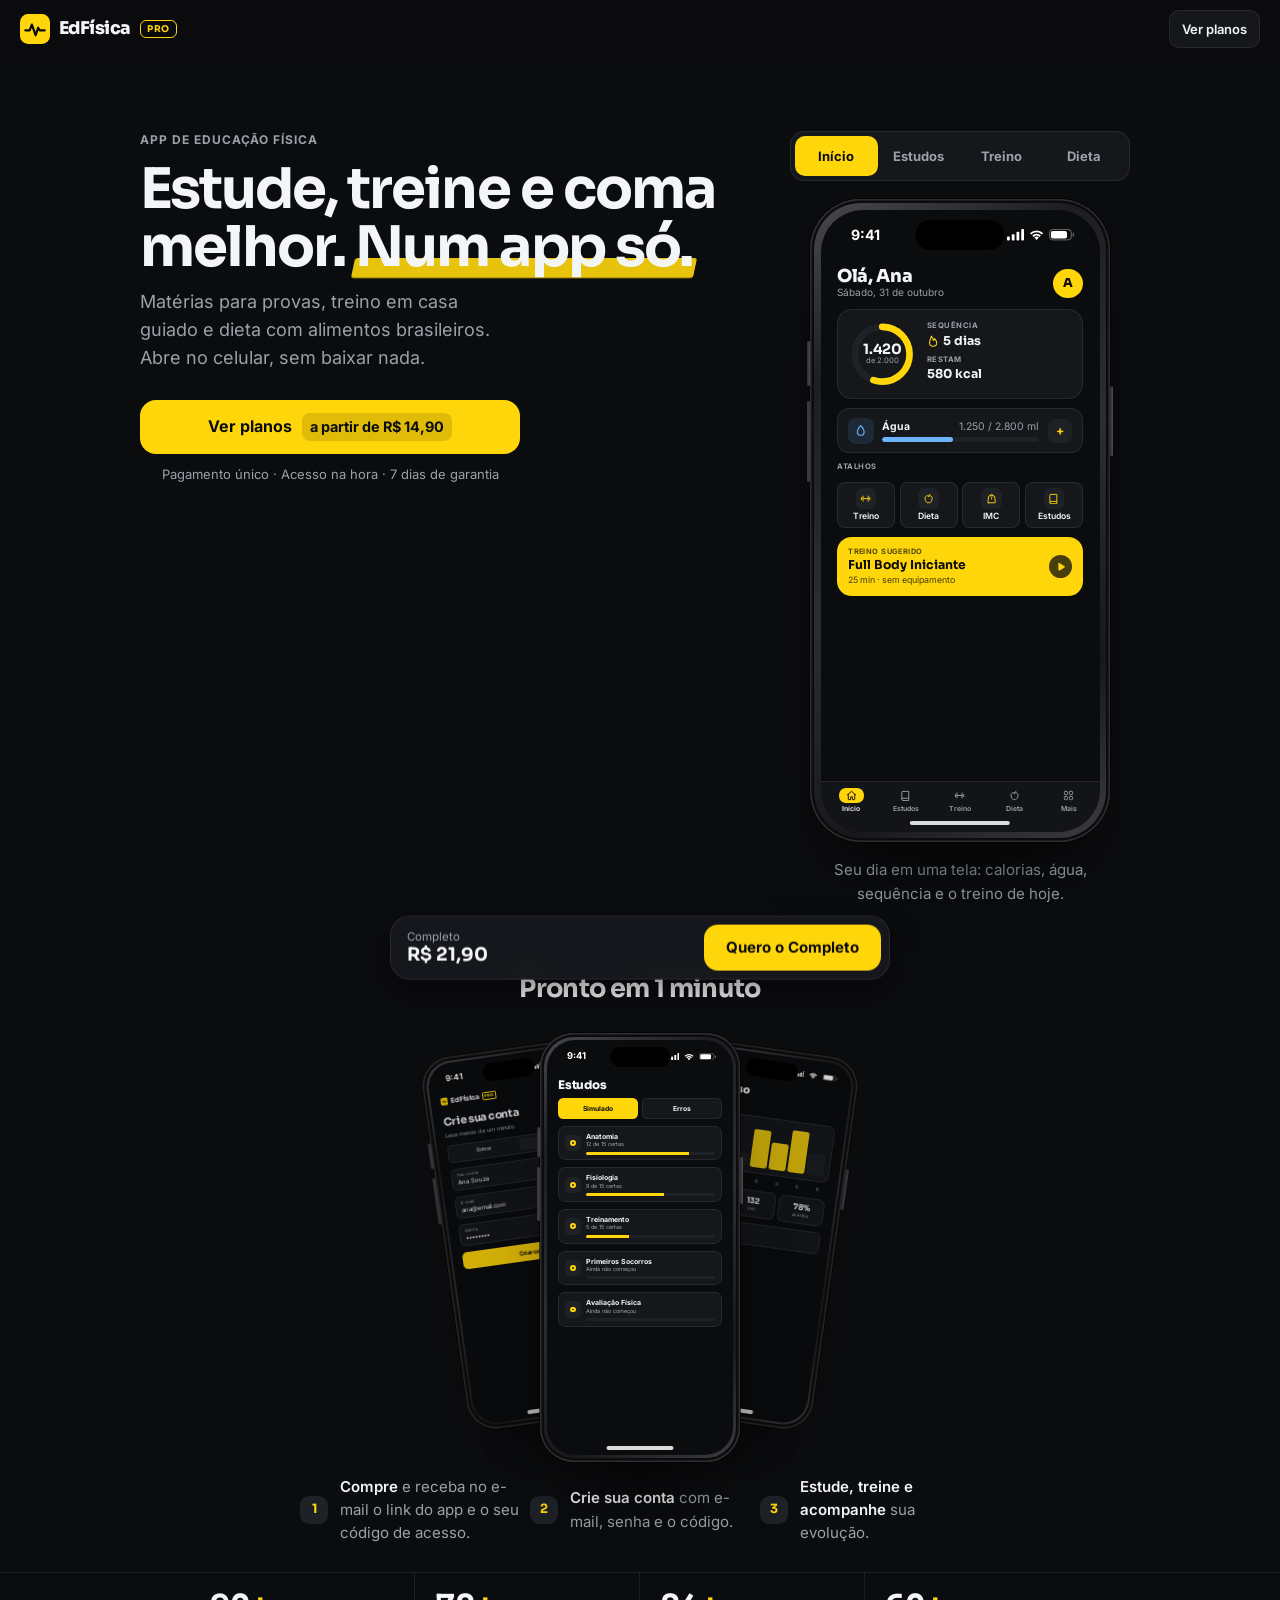
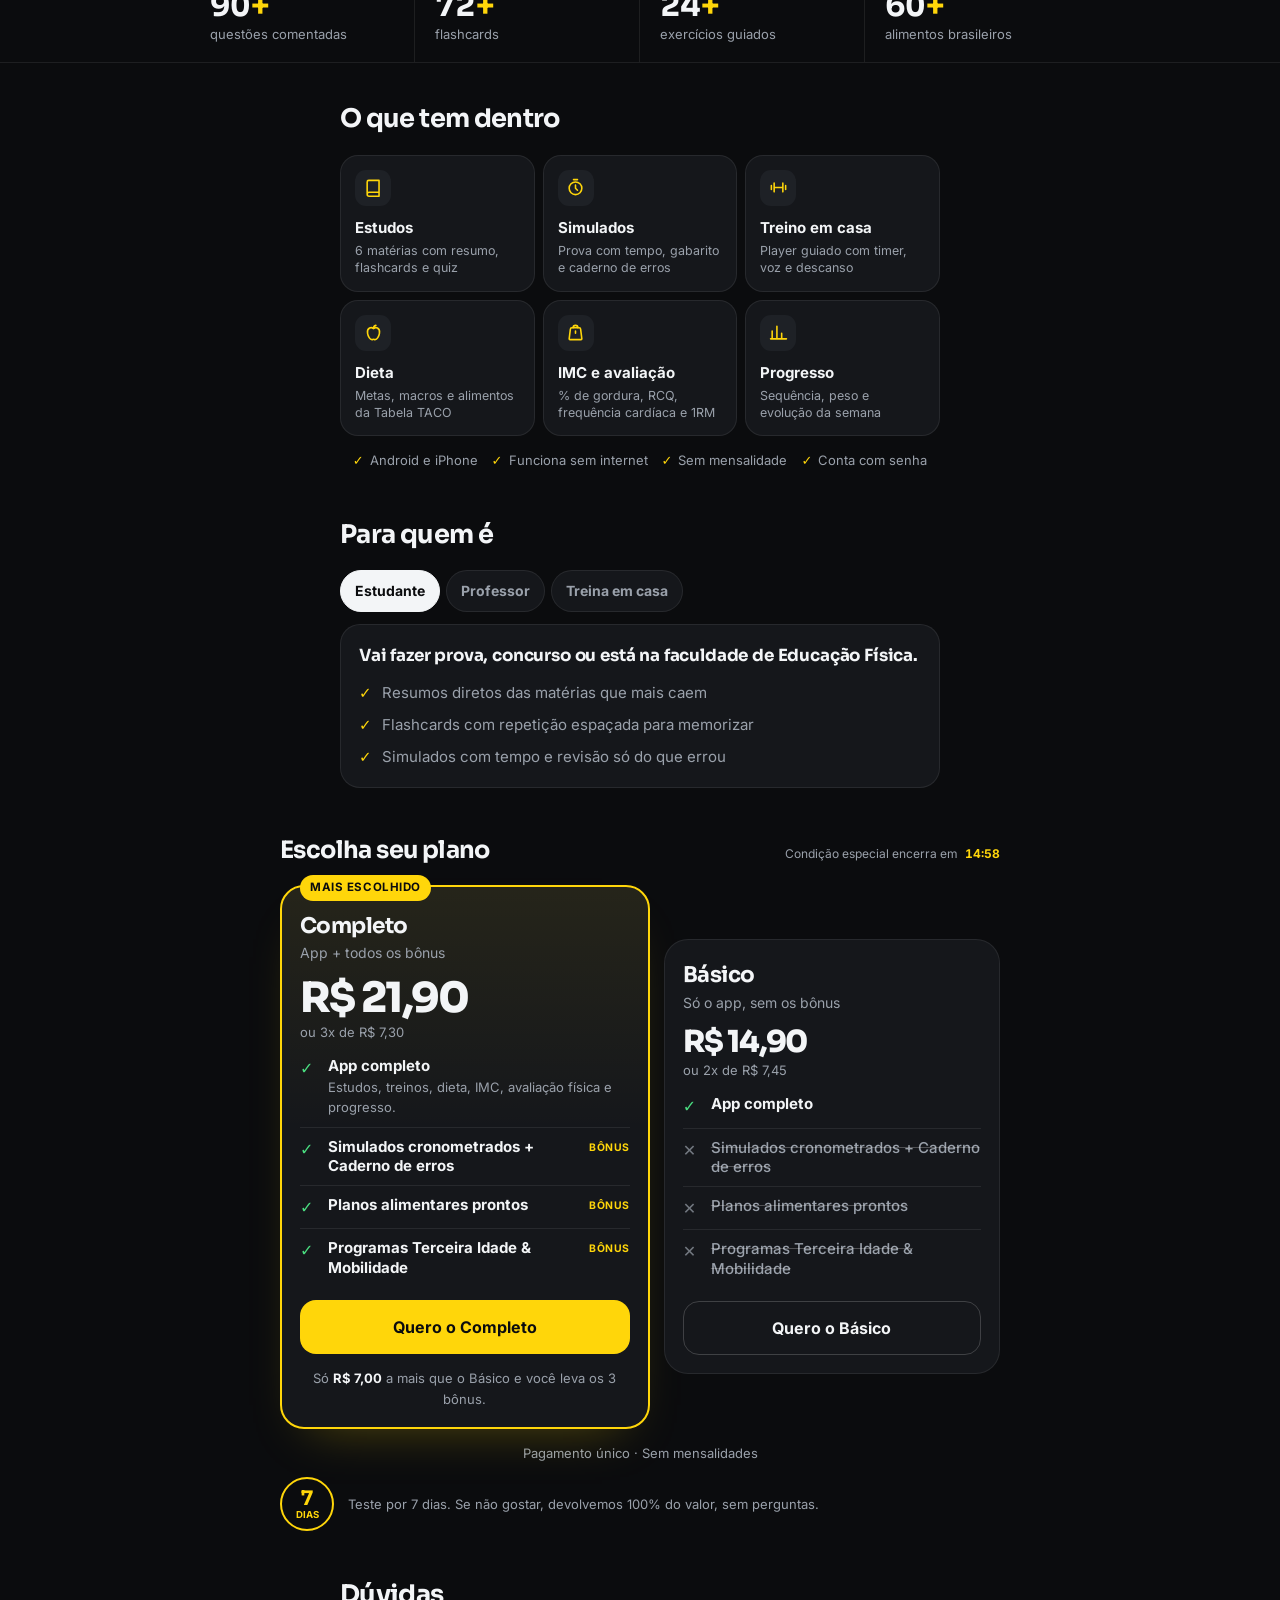
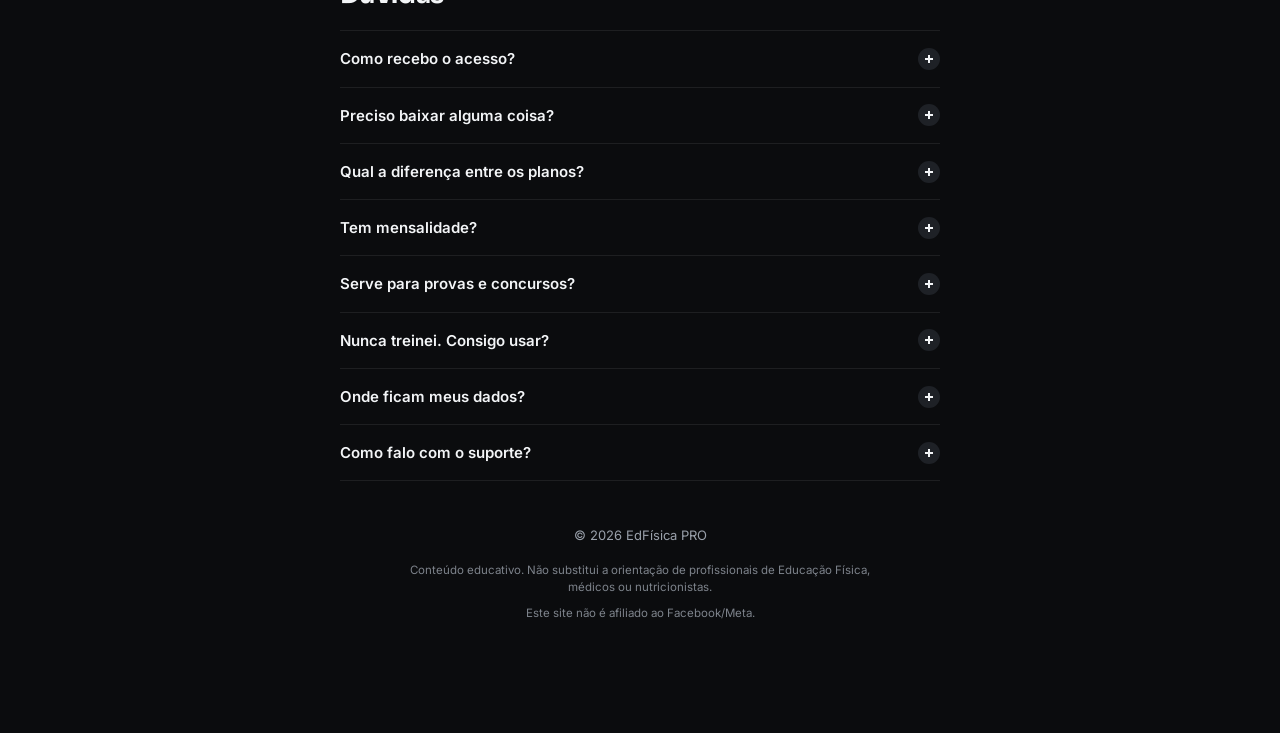
==== index.html @ 2d02c08c "feat: logo novo, mais informacao no site e app liberado so com codigo da compra - Logo: batimento ca" ====
﻿<!doctype html>
<html lang="pt-BR">
<head>
  <meta charset="utf-8">
  <meta name="viewport" content="width=device-width, initial-scale=1, viewport-fit=cover">
  <title>EdFísica PRO · Estudos, Treino em Casa e Dieta em um só app</title>
  <meta name="description" content="App de Educação Física com estudos para provas, treinos em casa guiados, dieta com calculadora de alimentos, teste de IMC e avaliação física.">
  <link rel="canonical" href="https://edfisicapro.vercel.app/">
  <meta name="theme-color" content="#0B0C0E">
  <meta property="og:type" content="website">
  <meta property="og:locale" content="pt_BR">
  <meta property="og:title" content="EdFísica PRO · Estudos, Treino em Casa e Dieta em um só app">
  <meta property="og:description" content="Estude para provas, treine em casa com o app guiando cada exercício e monte sua dieta com calculadora de alimentos. Tudo em um só app.">
  <meta property="og:url" content="https://edfisicapro.vercel.app/">
  <meta property="og:image" content="https://edfisicapro.vercel.app/assets/img/og-image.png">
  <meta property="og:image:width" content="1200">
  <meta property="og:image:height" content="630">
  <meta property="og:image:alt" content="EdFísica PRO: estudos, treino em casa e dieta em um só app">
  <meta name="twitter:card" content="summary_large_image">
  <meta name="twitter:title" content="EdFísica PRO · Estudos, Treino em Casa e Dieta em um só app">
  <meta name="twitter:description" content="Estudos para provas, treinos em casa, dieta com calculadora de alimentos e teste de IMC em um só app.">
  <meta name="twitter:image" content="https://edfisicapro.vercel.app/assets/img/og-image.png">
  <link rel="icon" href="./assets/img/favicon.svg" type="image/svg+xml">
  <link rel="preload" href="./assets/fonts/sora-latin.woff2" as="font" type="font/woff2" crossorigin>
  <link rel="stylesheet" href="./assets/css/style.css">
  <script type="module" src="./assets/js/main.js"></script>
</head>
<body>
  <a class="skip-link" href="#main">Pular para o conteúdo</a>

  <header class="top">
    <a href="#main" class="brand" aria-label="EdFísica PRO, início">
      <svg viewBox="0 0 48 48" width="30" height="30" aria-hidden="true"><rect width="48" height="48" rx="13" fill="#FFD60A"/><path d="M8.5 26h7l3.5-9 6 17 4-12 2.5 4h8" fill="none" stroke="#0B0C0E" stroke-width="3.6" stroke-linecap="round" stroke-linejoin="round"/></svg>
      <span data-cfg="product.shortName">EdFísica</span><b>PRO</b>
    </a>
    <a class="top-login" href="#oferta">Ver planos</a>
  </header>

  <main id="main" tabindex="-1">

    <!-- 1. Hero + iPhone interativo -->
    <section class="hero" aria-labelledby="hero-title">
      <p class="kicker">App de Educação Física</p>
      <h1 id="hero-title">Estude, treine e coma melhor. <span class="mark">Num app só.</span></h1>
      <p class="hero-sub">Matérias para provas, treino em casa guiado e dieta com alimentos brasileiros. Abre no celular, sem baixar nada.</p>

      <div class="show" data-show>
        <div class="show-tabs" role="tablist" aria-label="Telas do app">
          <button type="button" role="tab" aria-selected="true" data-tab="0">Início</button>
          <button type="button" role="tab" aria-selected="false" data-tab="1">Estudos</button>
          <button type="button" role="tab" aria-selected="false" data-tab="2">Treino</button>
          <button type="button" role="tab" aria-selected="false" data-tab="3">Dieta</button>
          <span class="show-ind" aria-hidden="true"></span>
        </div>

        <div class="iphone iphone--hero" data-phone>
          <div class="iphone-screen">
            <div class="screens" data-screens>

              <!-- Início -->
              <div class="scr" role="tabpanel" aria-label="Tela inicial do app">
                <div class="a-top"><div><b class="a-h">Olá, Ana</b><span class="a-sub">Sábado, 31 de outubro</span></div><span class="a-av">A</span></div>
                <div class="a-today">
                  <div class="a-ring"><svg viewBox="0 0 80 80"><circle cx="40" cy="40" r="33" class="trk"/><circle cx="40" cy="40" r="33" class="val" style="stroke-dashoffset:93"/></svg><div><b>1.420</b><span>de 2.000</span></div></div>
                  <div class="a-side"><span class="a-k">Sequência</span><b><i data-i="flame"></i> 5 dias</b><span class="a-k">Restam</span><b>580 kcal</b></div>
                </div>
                <div class="a-water"><i class="a-drop" data-i="droplet"></i><div><p><b>Água</b><span>1.250 / 2.800 ml</span></p><div class="a-bar"><i style="width:45%"></i></div></div><span class="a-plus">+</span></div>
                <span class="a-label">Atalhos</span>
                <div class="a-quick"><span><i data-i="dumbbell"></i>Treino</span><span><i data-i="apple"></i>Dieta</span><span><i data-i="scale"></i>IMC</span><span><i data-i="book"></i>Estudos</span></div>
                <div class="a-next"><div><small>Treino sugerido</small><b>Full Body Iniciante</b><span>25 min · sem equipamento</span></div><span class="a-play" data-i="play"></span></div>
                <div class="a-nav"><span class="on"><i data-i="home"></i>Início</span><span><i data-i="book"></i>Estudos</span><span><i data-i="dumbbell"></i>Treino</span><span><i data-i="apple"></i>Dieta</span><span><i data-i="grid"></i>Mais</span></div>
              </div>

              <!-- Estudos: flashcard que vira -->
              <div class="scr" role="tabpanel" aria-label="Flashcards de Fisiologia">
                <div class="a-row"><span class="a-back">‹ Fisiologia</span><span class="dim">4 de 15</span></div>
                <div class="a-bar"><i style="width:27%"></i></div>
                <button type="button" class="flash" data-flip aria-label="Virar o cartão">
                  <span class="flash-in">
                    <span class="flash-face">
                      <span class="lbl">Pergunta</span>
                      <span class="q">Qual sistema energético predomina em esforços de até 10 segundos?</span>
                      <span class="hint">Toque para ver a resposta</span>
                    </span>
                    <span class="flash-face flash-back">
                      <span class="lbl lbl--y">Resposta</span>
                      <span class="q">ATP-CP (fosfagênio)</span>
                      <span class="dim">Esforços máximos e curtos, como um sprint de 100 m.</span>
                    </span>
                  </span>
                </button>
                <div class="pair"><span class="pill pill--no">Errei</span><span class="pill pill--yes">Acertei</span></div>
              </div>

              <!-- Treino: player -->
              <div class="scr" role="tabpanel" aria-label="Player de treino">
                <div class="segs"><i class="on"></i><i class="on"></i><i class="now"></i><i></i><i></i><i></i></div>
                <p class="dim center">Full Body · exercício 3 de 6</p>
                <div class="ring">
                  <svg viewBox="0 0 120 120" aria-hidden="true"><circle cx="60" cy="60" r="52" class="trk"/><circle cx="60" cy="60" r="52" class="val" data-ring/></svg>
                  <div class="ring-c"><b data-clock>0:30</b><span>trabalho</span></div>
                </div>
                <p class="ex">Agachamento livre</p>
                <p class="dim center">Joelhos na direção da ponta dos pés</p>
                <div class="row-card"><span class="dim">A seguir</span><strong>Flexão inclinada</strong></div>
                <div class="ctrl"><span>⏮</span><span class="main">❚❚</span><span>⏭</span></div>
              </div>

              <!-- Dieta -->
              <div class="scr" role="tabpanel" aria-label="Diário de dieta">
                <div class="a-row"><span class="a-nb">‹</span><b class="a-h a-h--sm">Hoje</b><span class="a-nb">›</span></div>
                <div class="a-today a-today--diet">
                  <div class="a-ring"><svg viewBox="0 0 80 80"><circle cx="40" cy="40" r="33" class="trk"/><circle cx="40" cy="40" r="33" class="val" style="stroke-dashoffset:93"/></svg><div><b>1.420</b><span>de 2.000</span></div></div>
                  <div class="a-macros">
                    <p><span>Proteínas</span><span>92 / 130 g</span></p><div class="a-bar"><i style="width:71%"></i></div>
                    <p><span>Carboidratos</span><span>168 / 245 g</span></p><div class="a-bar a-bar--o"><i style="width:69%"></i></div>
                    <p><span>Gorduras</span><span>38 / 62 g</span></p><div class="a-bar a-bar--r"><i style="width:61%"></i></div>
                  </div>
                </div>
                <div class="a-meal"><div><b>Café da manhã</b><span>Pão francês, ovo, café · 410 kcal</span></div><span class="a-add">+</span></div>
                <div class="a-meal"><div><b>Almoço</b><span>Arroz, feijão, frango · 690 kcal</span></div><span class="a-add">+</span></div>
                <div class="a-meal"><div><b>Lanche da tarde</b><span>Banana com aveia · 320 kcal</span></div><span class="a-add">+</span></div>
                <div class="a-meal"><div><b>Jantar</b><span class="dim">Toque em + para registrar</span></div><span class="a-add">+</span></div>
              </div>
            </div>
          </div>
        </div>

        <p class="show-cap" data-cap aria-live="polite">Seu dia em uma tela: calorias, água, sequência e o treino de hoje.</p>
      </div>

      <div class="cta-block">
        <a id="hero-cta" class="btn btn-main" href="#oferta">
          Ver planos <span class="btn-price">a partir de <span data-cfg="derived.fromBRL">R$&nbsp;14,90</span></span>
        </a>
        <p class="micro">Pagamento único · Acesso na hora · <span data-cfg="guarantee.days" data-fmt="int">7</span> dias de garantia</p>
      </div>
    </section>

    <!-- 2. Como funciona: 3 iPhones -->
    <section class="how" aria-labelledby="how-title">
      <h2 id="how-title">Pronto em 1 minuto</h2>
      <div class="fan" aria-hidden="true">
        <!-- Login -->
        <div class="iphone iphone--sm fan-l">
          <div class="iphone-screen">
            <div class="scr scr--static">
              <div class="m-brand"><span class="m-logo"><svg viewBox="0 0 48 48" width="14" height="14" aria-hidden="true"><rect width="48" height="48" rx="13" fill="#FFD60A"/><path d="M8.5 26h7l3.5-9 6 17 4-12 2.5 4h8" fill="none" stroke="#0B0C0E" stroke-width="3.6" stroke-linecap="round" stroke-linejoin="round"/></svg></span><b>EdFísica</b><em>PRO</em></div>
              <b class="m-title">Crie sua conta</b>
              <span class="dim m-s">Leva menos de um minuto.</span>
              <div class="m-tabs"><span>Entrar</span><span class="on">Criar conta</span></div>
              <div class="m-in"><small>Seu nome</small>Ana Souza</div>
              <div class="m-in"><small>E-mail</small>ana@email.com</div>
              <div class="m-in"><small>Senha</small>••••••••</div>
              <span class="m-btn">Criar conta</span>
            </div>
          </div>
        </div>
        <!-- Estudos -->
        <div class="iphone iphone--sm fan-c">
          <div class="iphone-screen">
            <div class="scr scr--static">
              <b class="a-h">Estudos</b>
              <div class="m-two"><span class="m-btn">Simulado</span><span class="m-ghost">Erros</span></div>
              <div class="m-sub"><i></i><div><b>Anatomia</b><span>12 de 15 certas</span><em style="--w:80%"></em></div></div>
              <div class="m-sub"><i></i><div><b>Fisiologia</b><span>9 de 15 certas</span><em style="--w:60%"></em></div></div>
              <div class="m-sub"><i></i><div><b>Treinamento</b><span>5 de 15 certas</span><em style="--w:33%"></em></div></div>
              <div class="m-sub"><i></i><div><b>Primeiros Socorros</b><span>Ainda não começou</span><em style="--w:0%"></em></div></div>
              <div class="m-sub"><i></i><div><b>Avaliação Física</b><span>Ainda não começou</span><em style="--w:0%"></em></div></div>
            </div>
          </div>
        </div>
        <!-- Progresso -->
        <div class="iphone iphone--sm fan-r">
          <div class="iphone-screen">
            <div class="scr scr--static">
              <b class="a-h">Progresso</b>
              <span class="dim m-s">Últimos 7 dias</span>
              <div class="m-chart"><i style="--h:40%"></i><i style="--h:70%"></i><i style="--h:30%"></i><i style="--h:85%"></i><i style="--h:60%"></i><i style="--h:95%"></i><i style="--h:50%"></i></div>
              <div class="m-days"><span>S</span><span>T</span><span>Q</span><span>Q</span><span>S</span><span>S</span><span>D</span></div>
              <div class="m-stats"><div><b>4</b><span>treinos</span></div><div><b>132</b><span>min</span></div><div><b>78%</b><span>acertos</span></div></div>
              <div class="m-in"><small>Peso</small>80,0 → 78,4 kg</div>
            </div>
          </div>
        </div>
      </div>
      <ol class="steps">
        <li><b>1</b><span><strong>Compre</strong> e receba no e-mail o link do app e o seu código de acesso.</span></li>
        <li><b>2</b><span><strong>Crie sua conta</strong> com e-mail, senha e o código.</span></li>
        <li><b>3</b><span><strong>Estude, treine e acompanhe</strong> sua evolução.</span></li>
      </ol>
    </section>

    <!-- 3. Números -->
    <section class="nums" aria-label="Conteúdo do app em números">
      <ul>
        <li><b data-countup data-cfg="contentStats.questions" data-fmt="int">90</b><span>questões comentadas</span></li>
        <li><b data-countup data-cfg="contentStats.flashcards" data-fmt="int">72</b><span>flashcards</span></li>
        <li><b data-countup data-cfg="contentStats.exercises" data-fmt="int">24</b><span>exercícios guiados</span></li>
        <li><b data-countup data-cfg="contentStats.foods" data-fmt="int">60</b><span>alimentos brasileiros</span></li>
      </ul>
    </section>

    <!-- 3b. O que tem dentro -->
    <section class="block" aria-labelledby="mods-title">
      <h2 id="mods-title">O que tem dentro</h2>
      <div class="mods">
        <div class="mod"><i data-i="book"></i><b>Estudos</b><span><span data-cfg="contentStats.subjects" data-fmt="int">6</span> matérias com resumo, flashcards e quiz</span></div>
        <div class="mod"><i data-i="timer"></i><b>Simulados</b><span>Prova com tempo, gabarito e caderno de erros</span></div>
        <div class="mod"><i data-i="dumbbell"></i><b>Treino em casa</b><span>Player guiado com timer, voz e descanso</span></div>
        <div class="mod"><i data-i="apple"></i><b>Dieta</b><span>Metas, macros e alimentos da Tabela TACO</span></div>
        <div class="mod"><i data-i="scale"></i><b>IMC e avaliação</b><span>% de gordura, RCQ, frequência cardíaca e 1RM</span></div>
        <div class="mod"><i data-i="chart"></i><b>Progresso</b><span>Sequência, peso e evolução da semana</span></div>
      </div>
      <ul class="facts">
        <li>Android e iPhone</li>
        <li>Funciona sem internet</li>
        <li>Sem mensalidade</li>
        <li>Conta com senha</li>
      </ul>
    </section>

    <!-- 3c. Para quem é -->
    <section class="block" aria-labelledby="who-title">
      <h2 id="who-title">Para quem é</h2>
      <div class="who" data-who>
        <div class="who-tabs" role="tablist" aria-label="Perfis">
          <button type="button" role="tab" aria-selected="true" data-who-tab="0">Estudante</button>
          <button type="button" role="tab" aria-selected="false" data-who-tab="1">Professor</button>
          <button type="button" role="tab" aria-selected="false" data-who-tab="2">Treina em casa</button>
        </div>
        <div class="who-panel" role="tabpanel" data-who-panel="0">
          <p class="who-lead">Vai fazer prova, concurso ou está na faculdade de Educação Física.</p>
          <ul>
            <li>Resumos diretos das matérias que mais caem</li>
            <li>Flashcards com repetição espaçada para memorizar</li>
            <li>Simulados com tempo e revisão só do que errou</li>
          </ul>
        </div>
        <div class="who-panel" role="tabpanel" data-who-panel="1" hidden>
          <p class="who-lead">Dá aula, é personal ou acompanha alunos.</p>
          <ul>
            <li>Avaliação física com fórmulas reconhecidas</li>
            <li>Programas prontos, inclusive para terceira idade</li>
            <li>Material de consulta rápida no celular</li>
          </ul>
        </div>
        <div class="who-panel" role="tabpanel" data-who-panel="2" hidden>
          <p class="who-lead">Quer treinar e comer melhor, sem academia.</p>
          <ul>
            <li>Treinos guiados só com itens de casa</li>
            <li>Dieta com comida brasileira de verdade</li>
            <li>IMC, água e sequência para manter o ritmo</li>
          </ul>
        </div>
      </div>
    </section>

    <!-- 4. Depoimentos (só aparecem os reais) -->
    <section id="depoimentos" class="block" aria-labelledby="dep-title" hidden>
      <h2 id="dep-title">Quem usa</h2>
      <div class="quotes" data-render="testimonials"></div>
    </section>

    <!-- 5. Planos -->
    <section id="oferta" class="block offer" aria-labelledby="offer-title">
      <div class="offer-top">
        <h2 id="offer-title">Escolha seu plano</h2>
        <p class="offer-count" data-countdown-wrap><span data-cfg="countdown.label">Condição especial encerra em</span> <b class="timer" role="timer" data-countdown>15:00</b></p>
      </div>

      <div class="plans">
        <!-- Completo (destacado) -->
        <article class="plan plan--full" aria-labelledby="plan-full-name">
          <span class="plan-badge" data-cfg="plans.full.badge">Mais escolhido</span>
          <div class="plan-head">
            <h3 id="plan-full-name" data-cfg="plans.full.name">Completo</h3>
            <p data-cfg="plans.full.tagline">App + todos os bônus</p>
          </div>
          <div class="plan-price">
            <p class="price-from" data-cfg-show="price.anchor" hidden>De <s data-cfg="derived.anchorBRL">R$&nbsp;197,00</s> por</p>
            <b data-cfg="derived.priceBRL">R$&nbsp;21,90</b>
            <span data-cfg="price.installmentsText">ou 3x de R$ 7,30</span>
          </div>
          <ul class="incl" data-render="included-full"></ul>
          <a class="btn btn-main btn-full" href="#oferta" data-cta="full">Quero o Completo</a>
          <p class="plan-delta" data-plan-delta>Só <b data-cfg="derived.deltaBRL">R$&nbsp;7,00</b> a mais que o Básico e você leva os <span data-cfg="derived.bonusCount">3</span> bônus.</p>
        </article>

        <!-- Básico -->
        <article class="plan plan--basic" aria-labelledby="plan-basic-name" data-plan-basic>
          <div class="plan-head">
            <h3 id="plan-basic-name" data-cfg="plans.basic.name">Básico</h3>
            <p data-cfg="plans.basic.tagline">Só o app, sem os bônus</p>
          </div>
          <div class="plan-price plan-price--sm">
            <b data-cfg="derived.basicBRL">R$&nbsp;14,90</b>
            <span data-cfg="plans.basic.installmentsText">ou 2x de R$ 7,45</span>
          </div>
          <ul class="incl incl--basic" data-render="included-basic"></ul>
          <a class="btn btn-ghost btn-full" href="#oferta" data-cta="basic">Quero o Básico</a>
        </article>
      </div>

      <p class="micro center pay-note"><span data-cfg="price.paymentNote">Pagamento único · Sem mensalidades</span></p>

      <div class="guar">
        <span class="guar-seal"><b data-cfg="guarantee.days" data-fmt="int">7</b>dias</span>
        <p>Teste por <span data-cfg="guarantee.days" data-fmt="int">7</span> dias. Se não gostar, devolvemos 100% do valor, sem perguntas.</p>
      </div>
    </section>

    <!-- 6. Dúvidas -->
    <section id="faq" class="block" aria-labelledby="faq-title">
      <h2 id="faq-title">Dúvidas</h2>
      <div class="faq">
        <details>
          <summary>Como recebo o acesso?</summary>
          <p>Logo após a confirmação do pagamento, chega no e-mail da compra o link do app e o seu código de acesso. Você cria sua conta com e-mail, senha e o código e já começa a usar. Pix e cartão são aprovados na hora.</p>
        </details>
        <details>
          <summary>Preciso baixar alguma coisa?</summary>
          <p>Não. Funciona no navegador do celular (Android e iPhone) e do computador. Se quiser, toque em “Adicionar à tela inicial” e ele vira um app, que funciona até sem internet.</p>
        </details>
        <details>
          <summary>Qual a diferença entre os planos?</summary>
          <p>Os dois têm o app completo: estudos, treinos, dieta, IMC e avaliação física. O Completo inclui também os bônus: simulados com caderno de erros, planos alimentares prontos e os programas de Terceira Idade e Mobilidade.</p>
        </details>
        <details>
          <summary>Tem mensalidade?</summary>
          <p>Não. É pagamento único, com acesso vitalício, nos dois planos.</p>
        </details>
        <details>
          <summary>Serve para provas e concursos?</summary>
          <p>Sim. São <span data-cfg="contentStats.subjects" data-fmt="int">6</span> matérias que mais caem (anatomia, fisiologia, treinamento, primeiros socorros e mais), com resumos, flashcards, <span data-cfg="contentStats.questions" data-fmt="int">90</span> questões comentadas e simulados com tempo.</p>
        </details>
        <details>
          <summary>Nunca treinei. Consigo usar?</summary>
          <p>Consegue. Cada exercício tem passo a passo e erros comuns, os programas começam no iniciante e o player controla o tempo de treino e descanso por você.</p>
        </details>
        <details>
          <summary>Onde ficam meus dados?</summary>
          <p>No seu próprio celular, protegidos pela sua senha. Nada é enviado para servidores. Para trocar de aparelho, use “Exportar backup” no Perfil.</p>
        </details>
        <details>
          <summary>Como falo com o suporte?</summary>
          <p data-support-answer>Responda o e-mail de confirmação da sua compra e a nossa equipe te ajuda.</p>
        </details>
      </div>
    </section>
  </main>

  <footer class="foot">
    <p>© <span data-cfg="derived.year">2026</span> <span data-cfg="product.name">EdFísica PRO</span></p>
    <p data-cfg-show="seller.name" hidden><span data-cfg="seller.name"></span><span data-cfg-show="seller.document" hidden> · <span data-cfg="seller.document"></span></span></p>
    <p class="foot-links">
      <a href="#" data-cfg-href="legal.termsUrl" data-cfg-show="legal.termsUrl" hidden>Termos de uso</a>
      <a href="#" data-cfg-href="legal.privacyUrl" data-cfg-show="legal.privacyUrl" hidden>Privacidade</a>
      <a href="#" data-support-link hidden>Suporte</a>
    </p>
    <p class="fine">Conteúdo educativo. Não substitui a orientação de profissionais de Educação Física, médicos ou nutricionistas.</p>
    <p class="fine" data-cfg-show="legal.showMetaDisclaimer">Este site não é afiliado ao Facebook/Meta.</p>
  </footer>

  <div id="sticky-cta" class="sticky" aria-hidden="true">
    <div class="sticky-p"><span data-cfg="plans.full.name">Completo</span><b data-cfg="derived.priceBRL">R$&nbsp;21,90</b></div>
    <a class="btn btn-main" href="#oferta" data-cta="full" tabindex="-1">Quero o Completo</a>
  </div>

  <div id="toast" class="toast" role="status" aria-live="polite" hidden></div>
</body>
</html>
---- assets/css/style.css ----
/* =====================================================================
   EdFísica PRO · Página de vendas
   Mobile first, curta, mesma identidade do app (preto + amarelo).
   ===================================================================== */

@font-face {
  font-family: 'Sora';
  font-style: normal;
  font-weight: 600 800;
  font-display: swap;
  src: url('../fonts/sora-latin.woff2') format('woff2');
  unicode-range: U+0000-00FF, U+0131, U+0152-0153, U+02BB-02BC, U+02C6, U+02DA, U+02DC, U+0304, U+0308, U+0329, U+2000-206F, U+20AC, U+2122, U+2191, U+2193, U+2212, U+2215, U+FEFF, U+FFFD;
}
@font-face {
  font-family: 'Inter';
  font-style: normal;
  font-weight: 400 700;
  font-display: swap;
  src: url('../fonts/inter-latin.woff2') format('woff2');
  unicode-range: U+0000-00FF, U+0131, U+0152-0153, U+02BB-02BC, U+02C6, U+02DA, U+02DC, U+0304, U+0308, U+0329, U+2000-206F, U+20AC, U+2122, U+2191, U+2193, U+2212, U+2215, U+FEFF, U+FFFD;
}

:root {
  --bg: #0B0C0E;
  --surface: #15171B;
  --surface-2: #1E2126;
  --line: rgba(255, 255, 255, .08);
  --text: #F3F5F7;
  --muted: #9AA1AB;
  --y: #FFD60A;
  --ink: #0B0C0E;
  --red: #FF6B6B;
  --green: #4ADE80;
  --head: 'Sora', 'Inter', system-ui, -apple-system, 'Segoe UI', Roboto, sans-serif;
  --body: 'Inter', system-ui, -apple-system, 'Segoe UI', Roboto, sans-serif;
  --ease: cubic-bezier(.2, .8, .2, 1);
  --pad: 20px;
}

*, *::before, *::after { box-sizing: border-box; }
[hidden] { display: none !important; }
html { -webkit-text-size-adjust: 100%; text-size-adjust: 100%; background: var(--bg); scroll-behavior: smooth; }
@media (prefers-reduced-motion: reduce) { html { scroll-behavior: auto; } }
body {
  margin: 0; overflow-x: hidden; background: var(--bg); color: var(--text);
  font-family: var(--body); font-size: 1rem; line-height: 1.55;
  -webkit-font-smoothing: antialiased; -webkit-tap-highlight-color: transparent;
}
h1, h2, h3 { font-family: var(--head); margin: 0; letter-spacing: -.025em; }
p { margin: 0; }
a { color: inherit; }
button { font: inherit; color: inherit; cursor: pointer; }
svg { display: block; }
main { outline: none; }

:focus-visible { outline: 2px solid var(--y); outline-offset: 3px; border-radius: 6px; }

.skip-link {
  position: absolute; left: 12px; top: -60px; z-index: 100;
  background: var(--y); color: var(--ink); padding: 10px 14px; border-radius: 10px; font-weight: 700; text-decoration: none;
}
.skip-link:focus { top: 12px; }

.center { text-align: center; }
.dim { color: var(--muted); }

/* ---------- Topo ---------- */
.top {
  position: sticky; top: 0; z-index: 30;
  display: flex; align-items: center; justify-content: space-between; gap: 12px;
  padding: calc(10px + env(safe-area-inset-top)) var(--pad) 10px;
  background: rgba(11, 12, 14, .82);
  -webkit-backdrop-filter: blur(14px); backdrop-filter: blur(14px);
  border-bottom: 1px solid transparent; transition: border-color 200ms;
}
.top.is-scrolled { border-bottom-color: var(--line); }
.brand { display: flex; align-items: center; gap: 8px; text-decoration: none; font-family: var(--head); font-weight: 800; font-size: 1.05rem; letter-spacing: -.02em; }
.brand b { font-size: .6rem; padding: 2px 6px; border-radius: 5px; background: var(--text); color: var(--bg); }
.top-login {
  font-size: .8125rem; font-weight: 600; text-decoration: none; color: var(--text);
  padding: 8px 12px; border-radius: 10px; border: 1px solid var(--line); background: var(--surface);
}
.top-login:active { transform: scale(.97); }

/* ---------- Hero ---------- */
.hero { padding: 22px var(--pad) 28px; max-width: 520px; margin: 0 auto; }
.kicker { font-size: .75rem; font-weight: 700; letter-spacing: .08em; text-transform: uppercase; color: var(--muted); margin-bottom: 10px; }
.hero h1 { font-size: clamp(2rem, 9vw, 2.6rem); line-height: 1.04; letter-spacing: -.035em; }
.mark { position: relative; white-space: nowrap; z-index: 0; }
.mark::after {
  content: ""; position: absolute; z-index: -1; left: -2px; right: -4px; bottom: .06em; height: .36em;
  background: var(--y); border-radius: 3px; transform: skewX(-12deg) scaleX(0); transform-origin: left;
  animation: mark-in 700ms 300ms var(--ease) forwards; opacity: .9;
}
.mark { color: var(--text); }
@keyframes mark-in { to { transform: skewX(-12deg) scaleX(1); } }
.hero-sub { margin-top: 12px; color: var(--muted); font-size: 1rem; max-width: 34ch; }

/* ---------- Vitrine (abas + iPhone) ---------- */
.show { margin-top: 22px; }
.show-tabs {
  position: relative; display: grid; grid-template-columns: repeat(4, 1fr);
  padding: 4px; border-radius: 14px; background: var(--surface); border: 1px solid var(--line);
  max-width: 340px; margin: 0 auto;
}
.show-tabs button {
  position: relative; z-index: 1; border: 0; background: none; min-height: 40px;
  font-size: .8125rem; font-weight: 700; color: var(--muted); border-radius: 10px; transition: color 200ms;
}
.show-tabs button[aria-selected="true"] { color: var(--ink); }
.show-ind {
  position: absolute; top: 4px; bottom: 4px; left: 4px; width: calc((100% - 8px) / 4);
  border-radius: 10px; background: var(--y); transition: transform 320ms var(--ease);
}

/* iPhone (moldura de titânio, Dynamic Island, botões, barra de status) */
.iphone {
  --w: 290px;
  position: relative; width: var(--w); aspect-ratio: 9 / 19.3; margin: 18px auto 0;
  border-radius: calc(var(--w) * .17); padding: calc(var(--w) * .035);
  background: linear-gradient(145deg, #4a4b50 0%, #1d1e21 22%, #2c2d31 50%, #17181a 78%, #3d3e42 100%);
  box-shadow:
    inset 0 0 0 1.5px rgba(255, 255, 255, .14),
    inset 0 0 0 4px #0c0c0e,
    0 50px 80px -40px rgba(0, 0, 0, .9),
    0 0 0 1px rgba(0, 0, 0, .6);
}
.iphone::before, .iphone::after {
  content: ""; position: absolute; width: 3px; border-radius: 2px; background: linear-gradient(90deg, #2a2b2f, #4b4c51);
}
.iphone::before { left: -3px; top: 22%; height: 7%; box-shadow: 0 calc(var(--w) * .2) 0 #3a3b3f, 0 calc(var(--w) * .32) 0 #3a3b3f; }
.iphone::after { right: -3px; top: 29%; height: 11%; }
.iphone-screen {
  position: relative; height: 100%; overflow: hidden; border-radius: calc(var(--w) * .14);
  background: #0B0C0E; isolation: isolate; touch-action: pan-y;
}
.ip-island {
  position: absolute; z-index: 5; top: calc(var(--w) * .035); left: 50%; transform: translateX(-50%);
  width: 32%; height: calc(var(--w) * .1); border-radius: 999px; background: #000;
}
.ip-status {
  position: absolute; z-index: 4; inset: 0 0 auto; height: calc(var(--w) * .17);
  display: flex; align-items: center; justify-content: space-between; padding: 0 9% 0 11%;
  font-family: var(--body); font-weight: 700; font-size: calc(var(--w) * .047); color: #fff; pointer-events: none;
}
.ip-status svg { height: calc(var(--w) * .038); width: auto; }
.ip-icons { display: flex; gap: 5px; align-items: center; }
.ip-home {
  position: absolute; z-index: 4; bottom: calc(var(--w) * .022); left: 50%; transform: translateX(-50%);
  width: 36%; height: 4px; border-radius: 4px; background: rgba(255, 255, 255, .85); pointer-events: none;
}
.iphone--hero { --w: min(290px, 78vw); }
.iphone--sm { --w: 170px; margin: 0; }

.screens { display: flex; height: 100%; transition: transform 460ms var(--ease); }
.scr {
  flex: 0 0 100%; height: 100%; overflow: hidden; position: relative;
  padding: calc(var(--w) * .19) calc(var(--w) * .055) calc(var(--w) * .07);
  font-size: calc(var(--w) * .041); line-height: 1.35; display: flex; flex-direction: column; gap: calc(var(--w) * .03);
}
.scr--static { gap: calc(var(--w) * .035); }

/* Peças que imitam o app */
.a-top, .a-row { display: flex; align-items: center; justify-content: space-between; gap: 8px; }
.a-h { font-family: var(--head); font-weight: 800; font-size: 1.45em; letter-spacing: -.02em; line-height: 1.1; }
.a-h--sm { font-size: 1.2em; }
.a-sub { display: block; color: var(--muted); font-size: .82em; }
.a-av { width: 2.4em; height: 2.4em; border-radius: 50%; display: grid; place-items: center; background: var(--y); color: var(--ink); font-weight: 800; font-family: var(--head); }
.a-back { font-weight: 600; }
.a-nb { width: 2.2em; height: 2.2em; border-radius: .7em; display: grid; place-items: center; background: var(--surface); border: 1px solid var(--line); }
.a-today { display: grid; grid-template-columns: auto 1fr; gap: .9em; align-items: center; padding: .9em; border-radius: 1.2em; background: var(--surface); border: 1px solid var(--line); }
.a-ring { position: relative; width: 5.4em; height: 5.4em; }
.a-ring svg { width: 100%; height: 100%; transform: rotate(-90deg); }
.a-ring circle { fill: none; stroke-width: 8; }
.a-ring .trk { stroke: var(--surface-2); }
.a-ring .val { stroke: var(--y); stroke-linecap: round; stroke-dasharray: 207.3; }
.a-ring > div { position: absolute; inset: 0; display: grid; place-content: center; text-align: center; }
.a-ring b { font-family: var(--head); font-size: 1.15em; line-height: 1; }
.a-ring span { font-size: .62em; color: var(--muted); }
.a-side { display: grid; gap: 1px; }
.a-side b { font-family: var(--head); display: flex; align-items: center; gap: .3em; margin-bottom: .35em; }
.a-side b svg { width: 1em; height: 1em; color: var(--y); }
.a-k, .a-label { font-size: .62em; font-weight: 700; text-transform: uppercase; letter-spacing: .07em; color: var(--muted); }
.a-water { display: flex; align-items: center; gap: .7em; padding: .7em .8em; border-radius: 1em; background: var(--surface); border: 1px solid var(--line); }
.a-water > div { flex: 1; }
.a-water p { display: flex; justify-content: space-between; font-size: .85em; margin-bottom: .3em; }
.a-water p span { color: var(--muted); }
.a-drop { width: 2.1em; height: 2.1em; border-radius: .6em; display: grid; place-items: center; background: rgba(90, 170, 255, .12); color: #6BB4FF; }
.a-drop svg { width: 1.1em; height: 1.1em; }
.a-water .a-bar i { background: #6BB4FF; }
.a-plus, .a-add { width: 2em; height: 2em; border-radius: .6em; display: grid; place-items: center; background: var(--surface-2); color: var(--y); font-weight: 700; flex-shrink: 0; }
.a-bar { height: .38em; border-radius: 1em; background: var(--surface-2); overflow: hidden; }
.a-bar i { display: block; height: 100%; background: var(--y); border-radius: 1em; }
.a-bar--o i { background: #F59E0B; }
.a-bar--r i { background: var(--red); }
.a-quick { display: grid; grid-template-columns: repeat(4, 1fr); gap: .4em; }
.a-quick span { display: grid; justify-items: center; gap: .3em; padding: .6em 0 .5em; border-radius: .9em; background: var(--surface); border: 1px solid var(--line); font-size: .7em; font-weight: 600; }
.a-quick i { width: 2.4em; height: 2.4em; border-radius: .7em; display: grid; place-items: center; background: var(--surface-2); color: var(--y); }
.a-quick i svg { width: 1.3em; height: 1.3em; }
.a-next { display: flex; align-items: center; gap: .7em; padding: .85em .9em; border-radius: 1.2em; background: var(--y); color: var(--ink); }
.a-next > div { flex: 1; display: grid; }
.a-next small { font-size: .6em; font-weight: 800; text-transform: uppercase; letter-spacing: .06em; opacity: .7; }
.a-next b { font-family: var(--head); font-size: 1em; }
.a-next span { font-size: .72em; opacity: .75; }
.a-play { width: 2.6em; height: 2.6em; border-radius: 50%; display: grid; place-items: center; background: var(--ink); color: var(--y); }
.a-play svg { width: 1.1em; height: 1.1em; }
.a-nav {
  position: absolute; left: 0; right: 0; bottom: 0; display: grid; grid-template-columns: repeat(5, 1fr);
  padding: .5em .3em 1.5em; background: rgba(20, 21, 24, .95); border-top: 1px solid var(--line);
}
.a-nav span { display: grid; justify-items: center; gap: .2em; font-size: .56em; font-weight: 600; color: var(--muted); }
.a-nav i { width: 3.6em; height: 2.1em; border-radius: 1em; display: grid; place-items: center; }
.a-nav i svg { width: 1.6em; height: 1.6em; }
.a-nav .on { color: var(--text); }
.a-nav .on i { background: var(--y); color: var(--ink); }
.a-today--diet { grid-template-columns: auto 1fr; }
.a-macros p { display: flex; justify-content: space-between; font-size: .66em; margin: .35em 0 .2em; }
.a-macros p span:last-child { color: var(--muted); }
.a-meal { display: flex; align-items: center; gap: .6em; padding: .7em .8em; border-radius: 1em; background: var(--surface); border: 1px solid var(--line); }
.a-meal > div { flex: 1; display: grid; min-width: 0; }
.a-meal b { font-size: .9em; }
.a-meal span { font-size: .72em; color: var(--muted); white-space: nowrap; overflow: hidden; text-overflow: ellipsis; }

.pill { display: inline-block; padding: .5em .9em; border-radius: 999px; font-weight: 700; font-size: .85em; }
.pill--yes { background: rgba(74, 222, 128, .14); color: var(--green); }
.pill--no { background: rgba(255, 107, 107, .12); color: var(--red); }
.pair { display: grid; grid-template-columns: 1fr 1fr; gap: .5em; text-align: center; }
.pair .pill { padding: .8em; border-radius: .9em; }
.row-card { display: grid; gap: 1px; padding: .7em .9em; border-radius: .9em; background: var(--surface); }
.ctrl { display: flex; justify-content: center; align-items: center; gap: 1.6em; margin-top: auto; color: var(--muted); }
.ctrl .main { width: 3.2em; height: 3.2em; border-radius: 50%; display: grid; place-items: center; background: var(--y); color: var(--ink); font-weight: 800; }

/* Flashcard */
.flash { flex: 1; border: 0; padding: 0; background: none; perspective: 900px; text-align: left; font-size: inherit; }
.flash-in { position: relative; display: block; height: 100%; transition: transform 600ms var(--ease); transform-style: preserve-3d; }
.flash.is-flipped .flash-in { transform: rotateY(180deg); }
.flash-face {
  position: absolute; inset: 0; display: flex; flex-direction: column; gap: .7em; justify-content: center;
  padding: 1.2em; border-radius: 1.1em; background: var(--surface); border: 1px solid var(--line);
  -webkit-backface-visibility: hidden; backface-visibility: hidden;
}
.flash-back { transform: rotateY(180deg); border-color: rgba(255, 214, 10, .4); }
.lbl { font-size: .62em; font-weight: 700; letter-spacing: .08em; text-transform: uppercase; color: var(--muted); }
.lbl--y { color: var(--y); }
.q { font-family: var(--head); font-weight: 700; font-size: 1.2em; line-height: 1.25; letter-spacing: -.01em; }
.hint { margin-top: auto; font-size: .75em; color: var(--muted); }

/* Player */
.segs { display: flex; gap: 4px; }
.segs i { flex: 1; height: 4px; border-radius: 4px; background: var(--surface-2); }
.segs i.on { background: var(--y); }
.segs i.now { background: linear-gradient(90deg, var(--y) 50%, var(--surface-2) 50%); }
.ring { position: relative; width: 52%; aspect-ratio: 1; margin: .2em auto; }
.ring svg { width: 100%; height: 100%; transform: rotate(-90deg); }
.ring circle { fill: none; stroke-width: 9; }
.ring .trk { stroke: var(--surface-2); }
.ring .val { stroke: var(--y); stroke-linecap: round; stroke-dasharray: 326.7; stroke-dashoffset: 0; transition: stroke-dashoffset 1s linear; }
.ring-c { position: absolute; inset: 0; display: grid; place-content: center; text-align: center; }
.ring-c b { font-family: var(--head); font-size: 2.1em; line-height: 1; font-variant-numeric: tabular-nums; }
.ring-c span { font-size: .6em; font-weight: 700; text-transform: uppercase; letter-spacing: .08em; color: var(--y); margin-top: 4px; }
.ex { font-family: var(--head); font-weight: 700; font-size: 1.2em; text-align: center; }

/* Telas pequenas (login, estudos, progresso) */
.m-brand { display: flex; align-items: center; gap: .4em; font-family: var(--head); font-size: .95em; margin-bottom: .6em; }
.m-logo { width: 1.9em; height: 1.9em; border-radius: .55em; background: var(--y); color: var(--ink); display: grid; place-items: center; }
.m-logo svg { width: 1.1em; height: 1.1em; }
.m-brand em { font-style: normal; font-size: .55em; padding: .1em .4em; border-radius: .3em; background: var(--text); color: var(--bg); font-weight: 800; }
.m-title { font-family: var(--head); font-size: 1.5em; letter-spacing: -.03em; line-height: 1.05; }
.m-s { font-size: .8em; margin-top: -.3em; }
.m-tabs { display: grid; grid-template-columns: 1fr 1fr; padding: .25em; border-radius: .8em; background: var(--surface); border: 1px solid var(--line); font-size: .75em; font-weight: 700; text-align: center; color: var(--muted); }
.m-tabs span { padding: .5em; border-radius: .6em; }
.m-tabs .on { background: var(--surface-2); color: var(--text); }
.m-in { display: grid; padding: .5em .8em; border-radius: .8em; background: var(--surface); border: 1px solid var(--line); font-size: .85em; }
.m-in small { font-size: .7em; color: var(--muted); }
.m-btn, .m-ghost { display: grid; place-items: center; padding: .75em; border-radius: .8em; font-weight: 800; font-size: .82em; }
.m-btn { background: var(--y); color: var(--ink); }
.m-ghost { background: var(--surface); border: 1px solid var(--line); }
.m-two { display: grid; grid-template-columns: 1fr 1fr; gap: .4em; }
.m-sub { display: flex; gap: .6em; align-items: center; padding: .6em .7em; border-radius: .9em; background: var(--surface); border: 1px solid var(--line); }
.m-sub > i { width: 2em; height: 2em; border-radius: .6em; background: var(--surface-2); flex-shrink: 0; position: relative; }
.m-sub > i::after { content: ""; position: absolute; inset: 32%; border-radius: 50%; border: 2px solid var(--y); }
.m-sub > div { flex: 1; display: grid; min-width: 0; }
.m-sub b { font-size: .85em; white-space: nowrap; overflow: hidden; text-overflow: ellipsis; }
.m-sub span { font-size: .68em; color: var(--muted); }
.m-sub em { height: 3px; border-radius: 3px; background: var(--surface-2); margin-top: .35em; position: relative; overflow: hidden; }
.m-sub em::after { content: ""; position: absolute; inset: 0 auto 0 0; width: var(--w); background: var(--y); }
.m-chart { display: flex; align-items: flex-end; gap: .4em; height: 8em; padding: .8em; border-radius: 1em; background: var(--surface); border: 1px solid var(--line); }
.m-chart i { flex: 1; height: var(--h); border-radius: .3em; background: var(--y); opacity: .9; }
.m-chart i:nth-child(3), .m-chart i:nth-child(7) { background: var(--surface-2); }
.m-days { display: grid; grid-template-columns: repeat(7, 1fr); text-align: center; font-size: .62em; color: var(--muted); margin-top: -.4em; }
.m-stats { display: grid; grid-template-columns: repeat(3, 1fr); gap: .4em; }
.m-stats div { display: grid; padding: .6em .5em; border-radius: .8em; background: var(--surface); border: 1px solid var(--line); text-align: center; }
.m-stats b { font-family: var(--head); font-size: 1.1em; }
.m-stats span { font-size: .62em; color: var(--muted); }

.show-cap { margin: 16px auto 0; text-align: center; color: var(--muted); font-size: .9375rem; min-height: 3em; max-width: 30ch; transition: opacity 200ms; }
.show-cap.is-out { opacity: 0; }

/* ---------- Como funciona (leque de iPhones) ---------- */
.how { padding: 36px var(--pad) 28px; max-width: 520px; margin: 0 auto; overflow: hidden; }
.how h2 { font-size: 1.6rem; text-align: center; }
.fan { position: relative; height: 380px; margin: 18px 0 8px; }
.fan .iphone { position: absolute; top: 20px; left: 50%; transition: transform 700ms var(--ease); }
.fan-c { --w: 165px; z-index: 2; transform: translateX(-50%) translateY(-14px); }
.fan-l, .fan-r { --w: 140px; top: 46px; }
.fan-l { transform: translateX(-112%) rotate(-8deg); }
.fan-r { transform: translateX(12%) rotate(8deg); }
.js .how:not(.is-in) .fan-l, .js .how:not(.is-in) .fan-r { transform: translateX(-50%) rotate(0); }
.fan-l, .fan-r { filter: brightness(.82); }
.steps { list-style: none; margin: 0; padding: 0; display: grid; gap: 10px; }
.steps li { display: flex; gap: 12px; align-items: center; font-size: .9375rem; color: var(--muted); }
.steps strong { color: var(--text); font-weight: 600; }
.steps b {
  flex-shrink: 0; width: 28px; height: 28px; border-radius: 9px; display: grid; place-items: center;
  font-family: var(--head); font-size: .8rem; background: var(--surface-2); color: var(--y);
}

/* ---------- Botões ---------- */
.btn {
  display: inline-flex; align-items: center; justify-content: center; gap: 10px;
  min-height: 54px; padding: 0 22px; border-radius: 16px; border: 0;
  font-family: var(--body); font-weight: 800; font-size: 1rem; text-decoration: none;
  transition: transform 150ms var(--ease), filter 150ms;
}
.btn:active { transform: scale(.97); }
.btn-main { background: var(--y); color: var(--ink); }
.btn-main:hover { filter: brightness(1.06); }
.btn-full { width: 100%; }
.btn-price { padding: 3px 8px; border-radius: 8px; background: rgba(0, 0, 0, .12); font-weight: 700; font-size: .9rem; }
.cta-block { margin-top: 8px; display: grid; gap: 10px; }
.cta-block .btn { width: 100%; }
.micro { font-size: .8125rem; color: var(--muted); text-align: center; }

/* ---------- Números ---------- */
.nums { border-block: 1px solid var(--line); }
.nums ul {
  list-style: none; margin: 0 auto; padding: 0; max-width: 520px;
  display: grid; grid-template-columns: 1fr 1fr;
}
.nums li { padding: 18px var(--pad); display: grid; gap: 2px; }
.nums li:nth-child(odd) { border-right: 1px solid var(--line); }
.nums li:nth-child(-n+2) { border-bottom: 1px solid var(--line); }
.nums b { font-family: var(--head); font-size: 1.9rem; line-height: 1; letter-spacing: -.03em; font-variant-numeric: tabular-nums; }
.nums b::after { content: "+"; color: var(--y); }
.nums span { font-size: .8125rem; color: var(--muted); }
@media (min-width: 720px) {
  .nums ul { grid-template-columns: repeat(4, 1fr); max-width: 900px; }
  .nums li:nth-child(-n+2) { border-bottom: 0; }
  .nums li { border-right: 1px solid var(--line); }
  .nums li:last-child { border-right: 0; }
}

/* ---------- Blocos ---------- */
.block { padding: 36px var(--pad) 8px; max-width: 520px; margin: 0 auto; }
.block h2 { font-size: 1.6rem; margin-bottom: 16px; }

/* Depoimentos: carrossel de lado */
.quotes { display: flex; gap: 10px; overflow-x: auto; scroll-snap-type: x mandatory; margin: 0 calc(var(--pad) * -1); padding: 0 var(--pad) 6px; scrollbar-width: none; }
.quotes::-webkit-scrollbar { display: none; }
.quote { flex: 0 0 85%; scroll-snap-align: start; margin: 0; padding: 18px; border-radius: 18px; background: var(--surface); border: 1px solid var(--line); }
.quote blockquote { margin: 0 0 12px; font-size: .9375rem; }
.quote figcaption { font-size: .8125rem; color: var(--muted); }
.quote figcaption strong { color: var(--text); }

/* Oferta */
.offer-card { padding: 22px 18px; border-radius: 24px; background: var(--surface); border: 1px solid var(--line); }
.offer-top { display: flex; flex-wrap: wrap; align-items: baseline; justify-content: space-between; gap: 6px 12px; margin-bottom: 14px; }
.offer-top h2 { margin: 0; font-size: 1.5rem; }
.offer-count { font-size: .75rem; color: var(--muted); }
.offer-count .timer { color: var(--y); font-variant-numeric: tabular-nums; margin-left: 4px; }
.incl { list-style: none; margin: 0; padding: 0; }
.incl li { display: flex; gap: 12px; align-items: flex-start; padding: 12px 0; border-top: 1px solid var(--line); }
.incl li:first-child { border-top: 0; padding-top: 0; }
.incl-n {
  flex-shrink: 0; width: 26px; height: 26px; border-radius: 8px; display: grid; place-items: center;
  font-family: var(--head); font-size: .75rem; font-weight: 800; background: var(--surface-2); color: var(--y);
}
.incl-t { flex: 1; min-width: 0; }
.incl-t strong { display: block; font-size: .9375rem; line-height: 1.3; }
.incl-t span { display: block; font-size: .8125rem; color: var(--muted); margin-top: 2px; }
.incl-v { flex-shrink: 0; font-size: .75rem; color: var(--muted); padding-top: 2px; }
.price { text-align: center; margin: 20px 0 16px; padding-top: 18px; border-top: 1px dashed var(--line); }
.price-from { font-size: .875rem; color: var(--muted); }
.price-big { font-family: var(--head); font-weight: 800; font-size: 3rem; line-height: 1.05; letter-spacing: -.04em; }
.price-inst { font-size: .875rem; color: var(--muted); }
.bump { font-size: .875rem; padding: 12px; border-radius: 12px; background: var(--surface-2); margin-bottom: 12px; }
.offer-card .micro { margin-top: 10px; }
.guar { display: flex; align-items: center; gap: 14px; margin-top: 18px; padding-top: 16px; border-top: 1px solid var(--line); }
.guar p { font-size: .8125rem; color: var(--muted); }
.guar-seal {
  flex-shrink: 0; width: 54px; height: 54px; border-radius: 50%; border: 2px solid var(--y); color: var(--y);
  display: grid; place-content: center; text-align: center; font-size: .6rem; font-weight: 700; text-transform: uppercase; line-height: 1.1;
}
.guar-seal b { font-family: var(--head); font-size: 1.25rem; }

/* Dúvidas */
.faq { border-top: 1px solid var(--line); }
.faq details { border-bottom: 1px solid var(--line); }
.faq summary {
  list-style: none; cursor: pointer; display: flex; justify-content: space-between; align-items: center; gap: 16px;
  padding: 16px 0; font-weight: 600; font-size: .9375rem;
}
.faq summary::-webkit-details-marker { display: none; }
.faq summary::after {
  content: ""; flex-shrink: 0; width: 22px; height: 22px; border-radius: 50%; background: var(--surface-2)
    url("data:image/svg+xml,%3Csvg xmlns='http://www.w3.org/2000/svg' width='10' height='10' fill='none' stroke='%23F3F5F7' stroke-width='2'%3E%3Cpath d='M5 1v8M1 5h8'/%3E%3C/svg%3E") center no-repeat;
  transition: transform 250ms var(--ease), background-color 200ms;
}
.faq details[open] summary::after { transform: rotate(45deg); background-color: var(--y);
  background-image: url("data:image/svg+xml,%3Csvg xmlns='http://www.w3.org/2000/svg' width='10' height='10' fill='none' stroke='%230B0C0E' stroke-width='2'%3E%3Cpath d='M5 1v8M1 5h8'/%3E%3C/svg%3E"); }
.faq details p { padding: 0 0 16px; color: var(--muted); font-size: .9375rem; animation: faq-in 260ms var(--ease); }
.faq details p a { color: var(--y); }
@keyframes faq-in { from { opacity: 0; transform: translateY(-4px); } }

/* Rodapé */
.foot { padding: 36px var(--pad) calc(110px + env(safe-area-inset-bottom)); max-width: 520px; margin: 0 auto; display: grid; gap: 8px; font-size: .8125rem; color: var(--muted); text-align: center; }
.foot-links { display: flex; justify-content: center; gap: 16px; }
.foot-links a { color: var(--text); }
.fine { font-size: .72rem; opacity: .8; }

/* Barra fixa de compra */
.sticky {
  position: fixed; z-index: 40; left: 10px; right: 10px; bottom: calc(10px + env(safe-area-inset-bottom));
  display: flex; align-items: center; justify-content: space-between; gap: 12px;
  padding: 8px 8px 8px 16px; border-radius: 20px;
  background: rgba(24, 26, 30, .92); border: 1px solid var(--line);
  -webkit-backdrop-filter: blur(14px); backdrop-filter: blur(14px);
  box-shadow: 0 12px 30px rgba(0, 0, 0, .45);
  transform: translateY(140%); transition: transform 320ms var(--ease);
  max-width: 500px; margin: 0 auto;
}
.sticky.is-shown { transform: none; }
.sticky-p { display: grid; line-height: 1.15; }
.sticky-p b { font-family: var(--head); font-size: 1.15rem; }
.sticky-p span { font-size: .72rem; color: var(--muted); }
.sticky .btn { min-height: 46px; border-radius: 14px; font-size: .9375rem; }

/* Toast */
.toast {
  position: fixed; z-index: 60; left: 50%; bottom: calc(86px + env(safe-area-inset-bottom)); transform: translateX(-50%);
  max-width: calc(100% - 32px); padding: 12px 16px; border-radius: 12px; background: var(--surface-2); border: 1px solid var(--line);
  font-size: .875rem; box-shadow: 0 10px 30px rgba(0, 0, 0, .4);
}

/* Entrada suave ao rolar */
.js .rise { opacity: 0; transform: translateY(14px); transition: opacity 500ms var(--ease), transform 500ms var(--ease); }
.js .rise.is-in { opacity: 1; transform: none; }

/* Telas maiores: vitrine ao lado do texto */
@media (min-width: 960px) {
  .hero {
    max-width: 1040px; display: grid; grid-template-columns: 1fr 360px; column-gap: 64px; align-items: start;
    padding-top: 72px;
  }
  .hero > .kicker, .hero > h1, .hero > .hero-sub, .hero > .cta-block { grid-column: 1; }
  .hero h1 { font-size: 3.5rem; }
  .hero-sub { font-size: 1.125rem; }
  .show { grid-column: 2; grid-row: 1 / span 5; margin-top: 0; }
  .iphone--hero { --w: 300px; }
  .how { max-width: 720px; }
  .fan { height: 440px; }
  .fan-c { --w: 200px; }
  .fan-l, .fan-r { --w: 175px; }
  .steps { grid-template-columns: repeat(3, 1fr); }
  .cta-block { max-width: 380px; margin-top: 28px; }
  .block { max-width: 640px; }
}

@media (prefers-reduced-motion: reduce) {
  .mark::after { animation: none; transform: skewX(-12deg); }
  .screens, .flash-in, .show-ind, .sticky, .js .rise, .fan .iphone { transition: none; }
  .js .rise { opacity: 1; transform: none; }
  .faq details p { animation: none; }
}

/* ---------- Planos ---------- */
.offer .offer-top { margin-bottom: 16px; }
.plans { display: grid; gap: 14px; }
.plan { position: relative; padding: 22px 18px 18px; border-radius: 24px; background: var(--surface); border: 1px solid var(--line); display: grid; gap: 14px; }
.plan--full {
  border: 2px solid var(--y);
  background: linear-gradient(180deg, rgba(255, 214, 10, .07), rgba(255, 214, 10, 0) 45%), var(--surface);
  box-shadow: 0 24px 50px -30px rgba(255, 214, 10, .35);
}
.plan-badge {
  position: absolute; top: -12px; left: 18px; padding: 4px 10px; border-radius: 999px;
  background: var(--y); color: var(--ink); font-size: .72rem; font-weight: 800; text-transform: uppercase; letter-spacing: .05em;
}
.plan-head h3 { font-size: 1.35rem; }
.plan-head p { font-size: .875rem; color: var(--muted); }
.plan-price { display: grid; gap: 2px; }
.plan-price b { font-family: var(--head); font-weight: 800; font-size: 2.6rem; line-height: 1; letter-spacing: -.04em; }
.plan-price span { font-size: .8125rem; color: var(--muted); }
.plan-price--sm b { font-size: 1.9rem; }
.plan .incl li { padding: 9px 0; gap: 10px; align-items: flex-start; }
.plan .incl li:first-child { padding-top: 0; }
.plan .incl .ok { color: var(--green); font-weight: 800; width: 18px; flex-shrink: 0; }
.plan .incl .x { color: var(--muted); width: 18px; flex-shrink: 0; opacity: .7; }
.plan .incl li.no strong { color: var(--muted); font-weight: 500; text-decoration: line-through; text-decoration-color: rgba(255, 255, 255, .25); }
.plan .incl .tag { flex-shrink: 0; font-size: .65rem; font-weight: 800; text-transform: uppercase; letter-spacing: .05em; color: var(--y); padding-top: 3px; }
.plan-delta { font-size: .8125rem; text-align: center; color: var(--muted); }
.plan-delta b { color: var(--text); }
.plan--basic { padding: 18px; }
.btn-ghost { background: transparent; color: var(--text); border: 1px solid rgba(255, 255, 255, .18); }
.pay-note { margin-top: 14px; }
.offer .guar { border-top: 0; padding-top: 0; margin-top: 14px; }
.sticky-p span { order: -1; }
@media (min-width: 720px) {
  .offer { max-width: 760px; }
  .plans { grid-template-columns: 1.1fr 1fr; align-items: center; }
}

/* Wordmark: "PRO" com contorno amarelo */
.brand { gap: 9px; font-size: 1.1rem; letter-spacing: -.03em; }
.brand b { background: none; color: var(--y); border: 1.5px solid var(--y); padding: 1px 6px; border-radius: 6px; font-size: .58rem; letter-spacing: .08em; }
.m-brand em { background: none; color: var(--y); border: 1px solid var(--y); }
.m-logo { background: none; width: auto; height: auto; }

/* ---------- O que tem dentro ---------- */
.mods { display: grid; grid-template-columns: 1fr 1fr; gap: 8px; }
.mod { display: grid; gap: 4px; align-content: start; padding: 14px; border-radius: 18px; background: var(--surface); border: 1px solid var(--line); }
.mod i { width: 36px; height: 36px; border-radius: 11px; display: grid; place-items: center; background: var(--surface-2); color: var(--y); margin-bottom: 6px; }
.mod i svg { width: 19px; height: 19px; }
.mod b { font-size: .9375rem; }
.mod > span { font-size: .78rem; color: var(--muted); line-height: 1.35; }
.facts { list-style: none; margin: 14px 0 0; padding: 0; display: flex; flex-wrap: wrap; gap: 6px 14px; justify-content: center; }
.facts li { font-size: .8125rem; color: var(--muted); display: flex; align-items: center; gap: 6px; }
.facts li::before { content: "✓"; color: var(--y); font-weight: 800; }
@media (min-width: 720px) { .mods { grid-template-columns: repeat(3, 1fr); } }

/* ---------- Para quem é ---------- */
.who-tabs { display: flex; gap: 6px; overflow-x: auto; scrollbar-width: none; margin-bottom: 12px; }
.who-tabs::-webkit-scrollbar { display: none; }
.who-tabs button {
  flex-shrink: 0; padding: 9px 14px; border-radius: 999px; border: 1px solid var(--line); background: var(--surface);
  font-size: .875rem; font-weight: 700; color: var(--muted); transition: background 180ms, color 180ms, border-color 180ms;
}
.who-tabs button[aria-selected="true"] { background: var(--text); color: var(--bg); border-color: var(--text); }
.who-panel { padding: 18px; border-radius: 20px; background: var(--surface); border: 1px solid var(--line); animation: faq-in 260ms var(--ease); }
.who-lead { font-family: var(--head); font-weight: 700; font-size: 1.05rem; letter-spacing: -.01em; margin-bottom: 12px; }
.who-panel ul { list-style: none; margin: 0; padding: 0; display: grid; gap: 9px; }
.who-panel li { display: flex; gap: 10px; font-size: .9375rem; color: var(--muted); }
.who-panel li::before { content: "✓"; color: var(--y); font-weight: 800; }
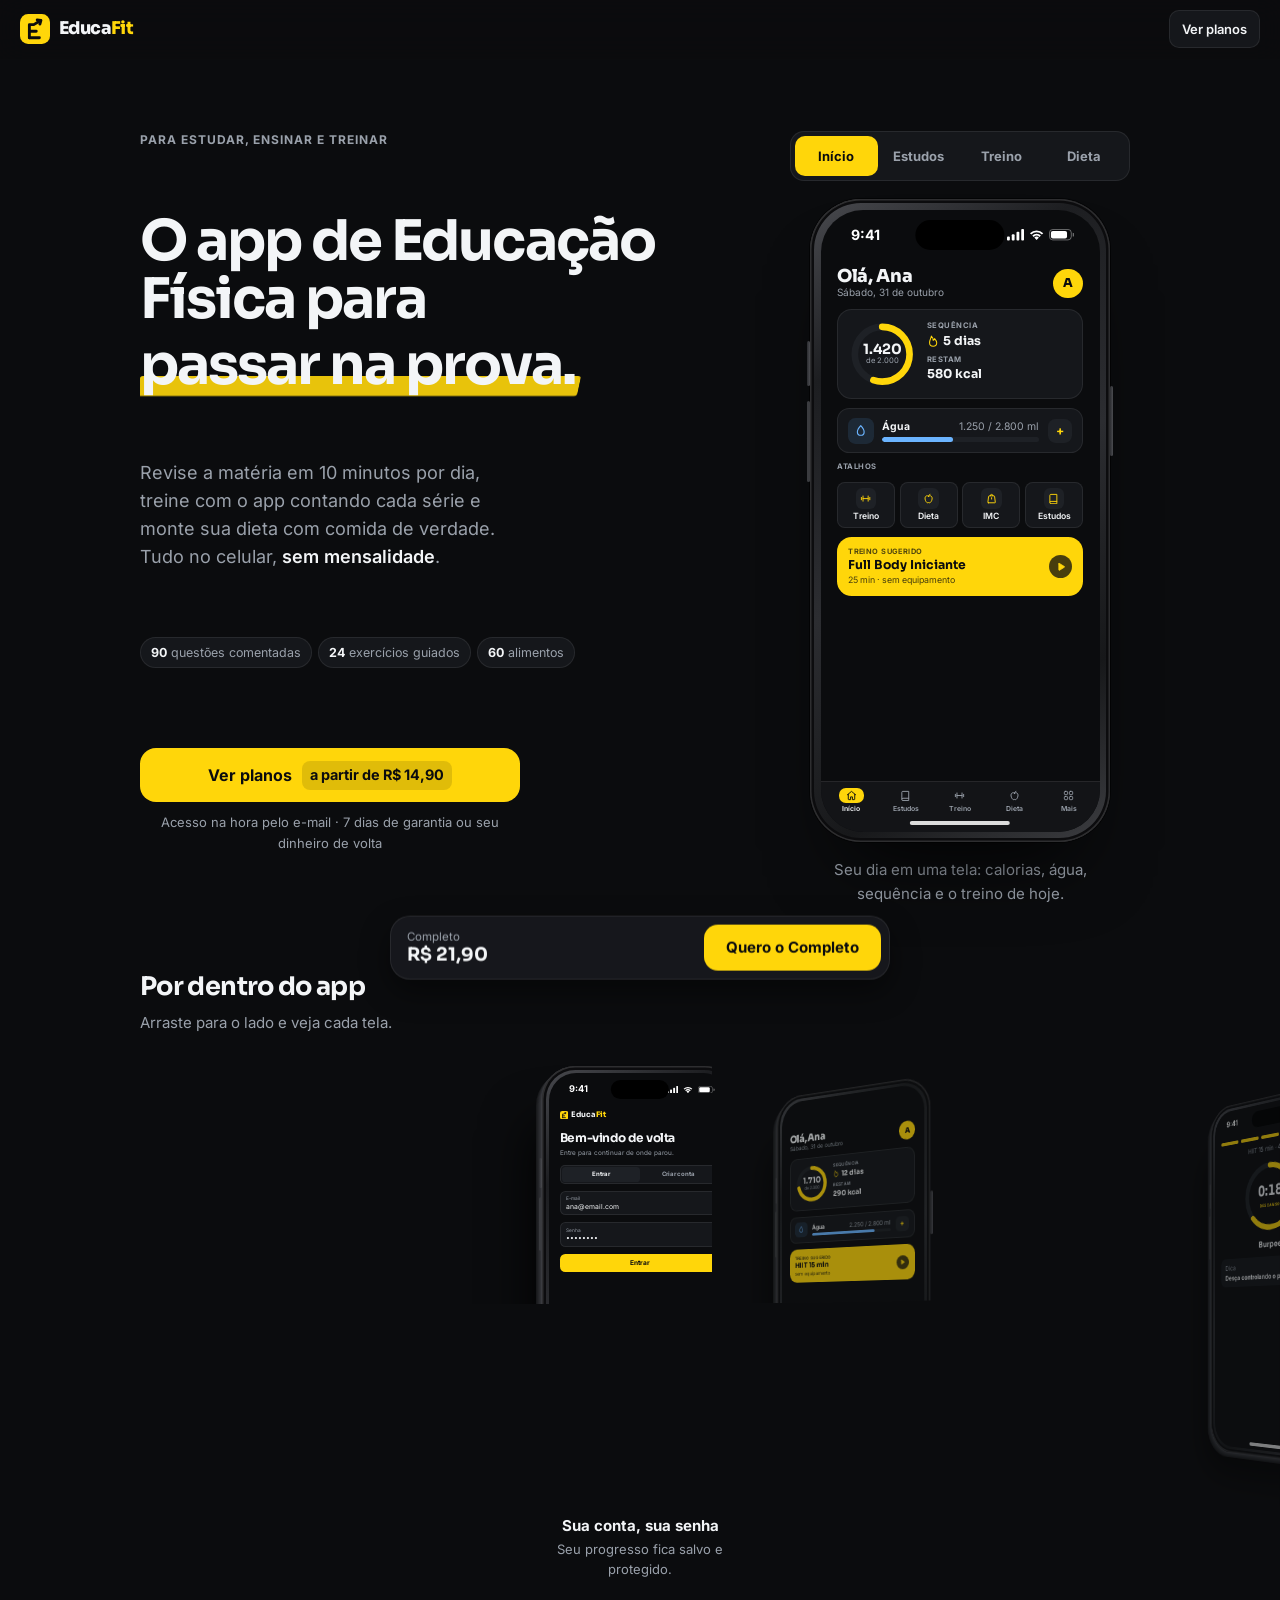
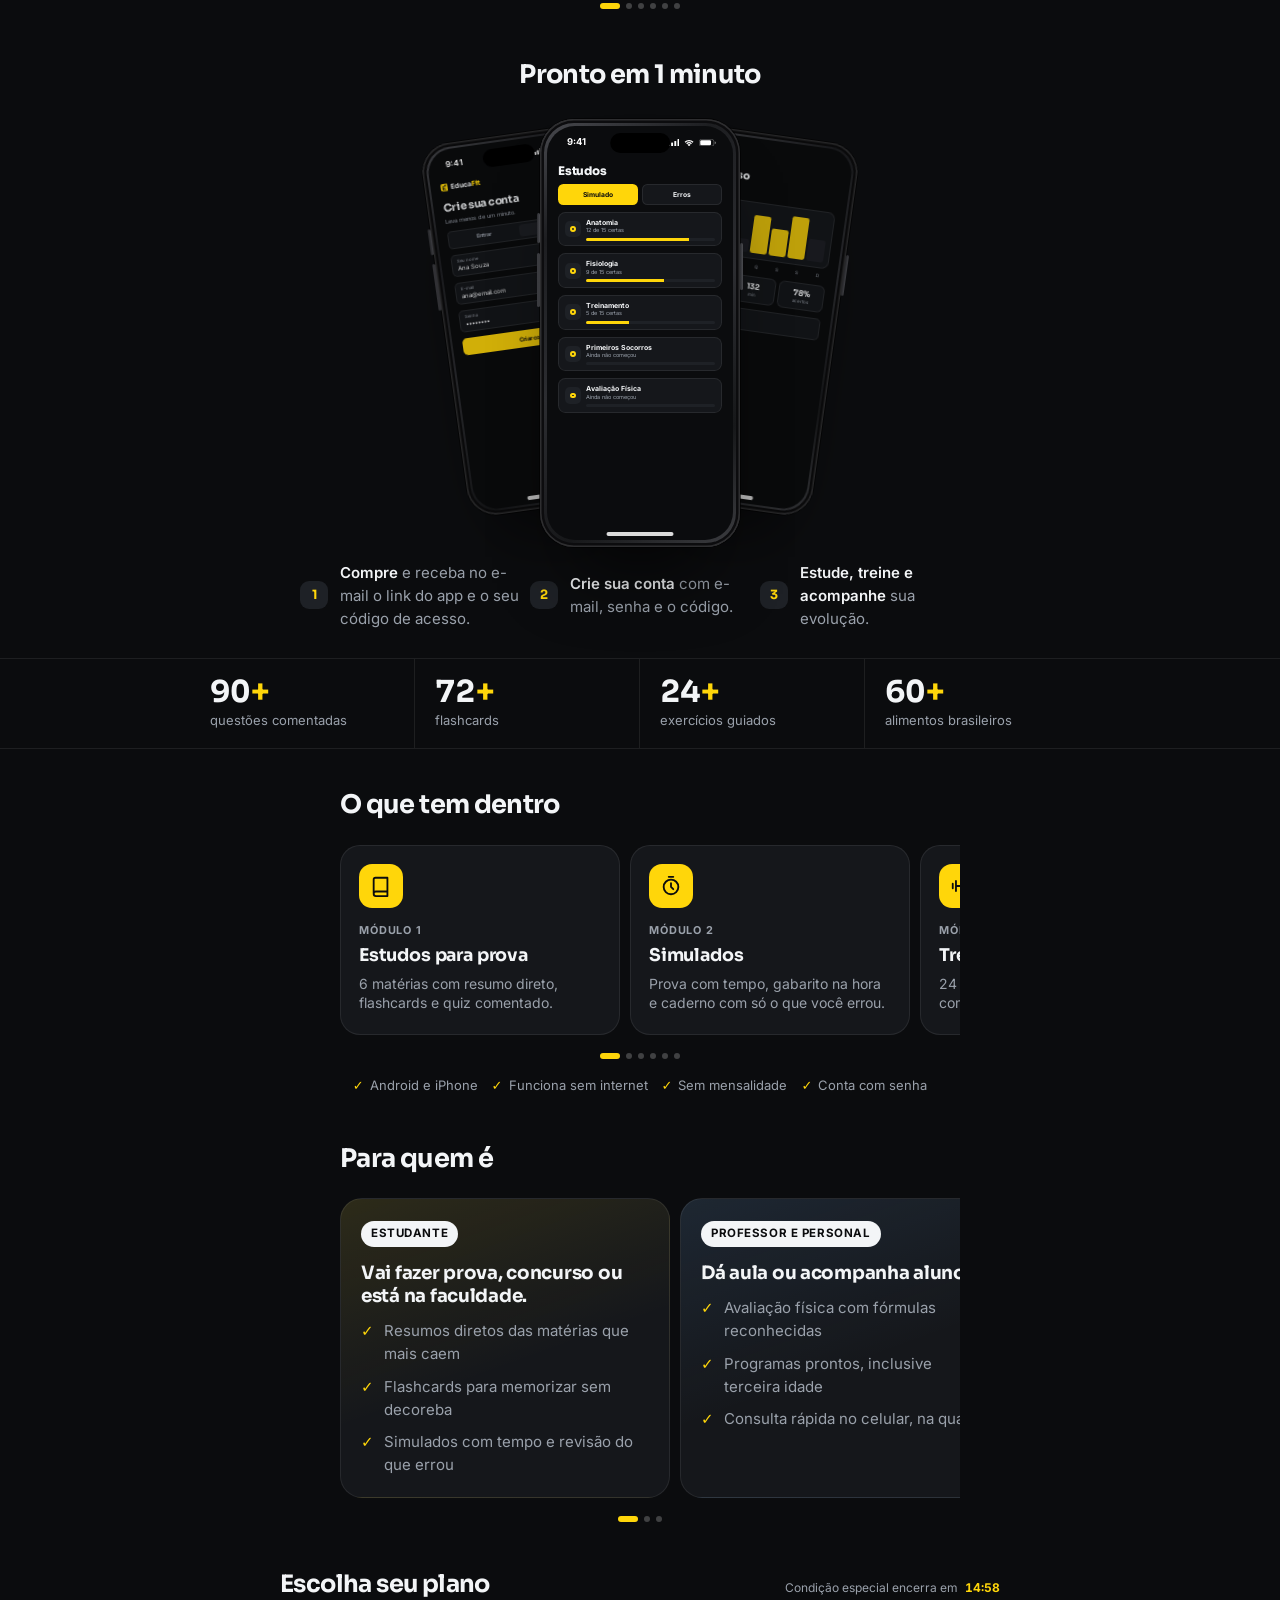
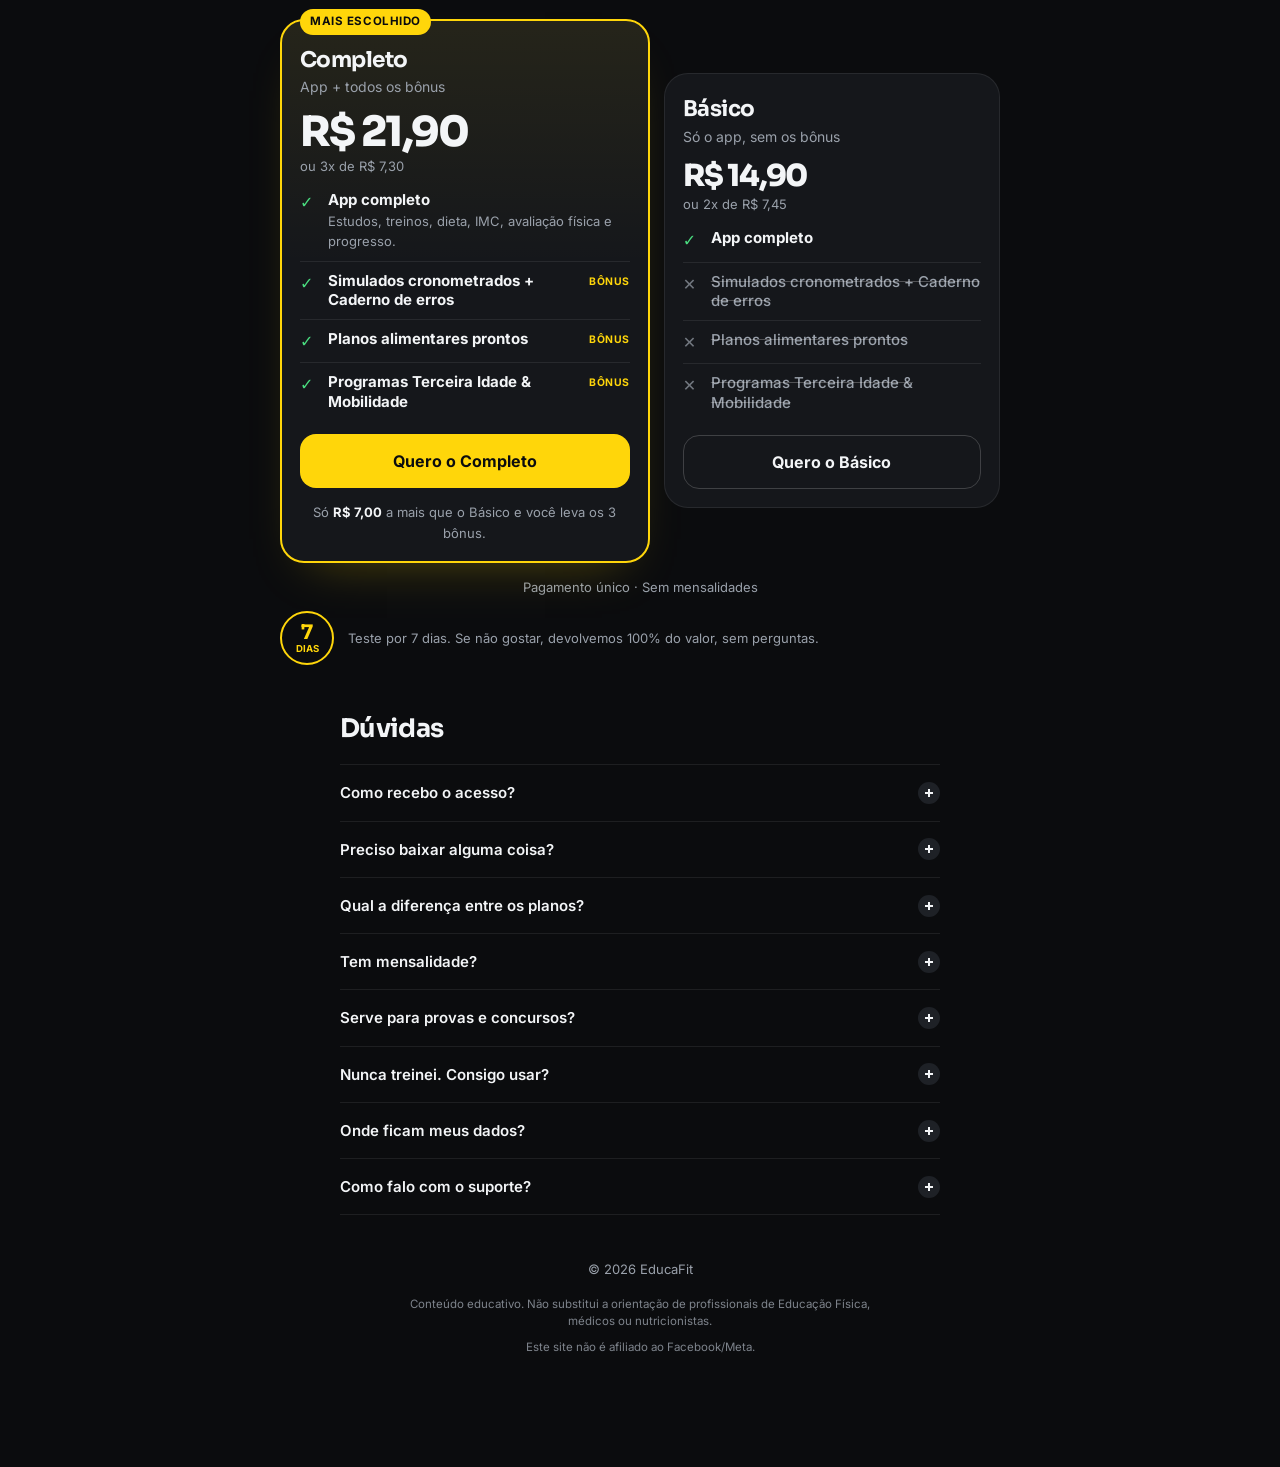
==== commit 14c93643: "feat: nome EducaFit, logo novo, copy do topo e carrosseis com iPhones em perspectiva - Marca: produt" ====
--- a/index.html
+++ b/index.html
@@ -3,21 +3,21 @@
 <head>
   <meta charset="utf-8">
   <meta name="viewport" content="width=device-width, initial-scale=1, viewport-fit=cover">
-  <title>EdFísica PRO · Estudos, Treino em Casa e Dieta em um só app</title>
+  <title>EducaFit · Estudos, Treino em Casa e Dieta em um só app</title>
   <meta name="description" content="App de Educação Física com estudos para provas, treinos em casa guiados, dieta com calculadora de alimentos, teste de IMC e avaliação física.">
   <link rel="canonical" href="https://edfisicapro.vercel.app/">
   <meta name="theme-color" content="#0B0C0E">
   <meta property="og:type" content="website">
   <meta property="og:locale" content="pt_BR">
-  <meta property="og:title" content="EdFísica PRO · Estudos, Treino em Casa e Dieta em um só app">
+  <meta property="og:title" content="EducaFit · Estudos, Treino em Casa e Dieta em um só app">
   <meta property="og:description" content="Estude para provas, treine em casa com o app guiando cada exercício e monte sua dieta com calculadora de alimentos. Tudo em um só app.">
   <meta property="og:url" content="https://edfisicapro.vercel.app/">
   <meta property="og:image" content="https://edfisicapro.vercel.app/assets/img/og-image.png">
   <meta property="og:image:width" content="1200">
   <meta property="og:image:height" content="630">
-  <meta property="og:image:alt" content="EdFísica PRO: estudos, treino em casa e dieta em um só app">
+  <meta property="og:image:alt" content="EducaFit: estudos, treino em casa e dieta em um só app">
   <meta name="twitter:card" content="summary_large_image">
-  <meta name="twitter:title" content="EdFísica PRO · Estudos, Treino em Casa e Dieta em um só app">
+  <meta name="twitter:title" content="EducaFit · Estudos, Treino em Casa e Dieta em um só app">
   <meta name="twitter:description" content="Estudos para provas, treinos em casa, dieta com calculadora de alimentos e teste de IMC em um só app.">
   <meta name="twitter:image" content="https://edfisicapro.vercel.app/assets/img/og-image.png">
   <link rel="icon" href="./assets/img/favicon.svg" type="image/svg+xml">
@@ -29,9 +29,9 @@
   <a class="skip-link" href="#main">Pular para o conteúdo</a>
 
   <header class="top">
-    <a href="#main" class="brand" aria-label="EdFísica PRO, início">
-      <svg viewBox="0 0 48 48" width="30" height="30" aria-hidden="true"><rect width="48" height="48" rx="13" fill="#FFD60A"/><path d="M8.5 26h7l3.5-9 6 17 4-12 2.5 4h8" fill="none" stroke="#0B0C0E" stroke-width="3.6" stroke-linecap="round" stroke-linejoin="round"/></svg>
-      <span data-cfg="product.shortName">EdFísica</span><b>PRO</b>
+    <a href="#main" class="brand" aria-label="EducaFit, início">
+      <svg viewBox="0 0 48 48" width="30" height="30" aria-hidden="true"><rect width="48" height="48" rx="13" fill="#FFD60A"/><g fill="none" stroke="#0B0C0E" stroke-width="4.6" stroke-linecap="round" stroke-linejoin="round"><path d="M15 38V17h7l11-6.5"/><path d="M15 38h16M15 27.5h11"/><path d="M27.5 9.5l6 .7-1.7 5.8"/></g></svg>
+      <span class="wm">Educa<em>Fit</em></span>
     </a>
     <a class="top-login" href="#oferta">Ver planos</a>
   </header>
@@ -40,9 +40,17 @@
 
     <!-- 1. Hero + iPhone interativo -->
     <section class="hero" aria-labelledby="hero-title">
-      <p class="kicker">App de Educação Física</p>
-      <h1 id="hero-title">Estude, treine e coma melhor. <span class="mark">Num app só.</span></h1>
-      <p class="hero-sub">Matérias para provas, treino em casa guiado e dieta com alimentos brasileiros. Abre no celular, sem baixar nada.</p>
+      <p class="kicker">Para estudar, ensinar e treinar</p>
+      <h1 id="hero-title" aria-label="O app de Educação Física para passar na prova, treinar em casa, comer melhor e dar aula.">
+        <span aria-hidden="true">O app de Educação Física para</span>
+        <span class="rot" aria-hidden="true" data-rot><span class="rot-w is-on"><span class="mark">passar na prova.</span></span><span class="rot-w"><span class="mark">treinar em casa.</span></span><span class="rot-w"><span class="mark">comer melhor.</span></span><span class="rot-w"><span class="mark">dar aula.</span></span></span>
+      </h1>
+      <p class="hero-sub">Revise a matéria em 10 minutos por dia, treine com o app contando cada série e monte sua dieta com comida de verdade. Tudo no celular, <strong>sem mensalidade</strong>.</p>
+      <ul class="hero-proof">
+        <li><b data-cfg="contentStats.questions" data-fmt="int">90</b> questões comentadas</li>
+        <li><b data-cfg="contentStats.exercises" data-fmt="int">24</b> exercícios guiados</li>
+        <li><b data-cfg="contentStats.foods" data-fmt="int">60</b> alimentos</li>
+      </ul>
 
       <div class="show" data-show>
         <div class="show-tabs" role="tablist" aria-label="Telas do app">
@@ -133,8 +141,94 @@
         <a id="hero-cta" class="btn btn-main" href="#oferta">
           Ver planos <span class="btn-price">a partir de <span data-cfg="derived.fromBRL">R$&nbsp;14,90</span></span>
         </a>
-        <p class="micro">Pagamento único · Acesso na hora · <span data-cfg="guarantee.days" data-fmt="int">7</span> dias de garantia</p>
-      </div>
+        <p class="micro">Acesso na hora pelo e-mail · <span data-cfg="guarantee.days" data-fmt="int">7</span> dias de garantia ou seu dinheiro de volta</p>
+      </div>
+    </section>
+
+    <!-- 1b. Por dentro do app: carrossel de iPhones em perspectiva -->
+    <section class="gal" aria-labelledby="gal-title">
+      <div class="gal-head">
+        <h2 id="gal-title">Por dentro do app</h2>
+        <p>Arraste para o lado e veja cada tela.</p>
+      </div>
+      <div class="car gal-track" data-car data-cover tabindex="0" aria-label="Telas do app">
+
+        <figure class="gal-item">
+          <div class="tilt"><div class="iphone iphone--gal"><div class="iphone-screen"><div class="scr scr--static">
+            <div class="m-brand"><span class="m-logo"><svg viewBox="0 0 48 48" width="14" height="14" aria-hidden="true"><rect width="48" height="48" rx="13" fill="#FFD60A"/><g fill="none" stroke="#0B0C0E" stroke-width="4.6" stroke-linecap="round" stroke-linejoin="round"><path d="M15 38V17h7l11-6.5"/><path d="M15 38h16M15 27.5h11"/><path d="M27.5 9.5l6 .7-1.7 5.8"/></g></svg></span><b>Educa<em>Fit</em></b></div>
+            <b class="m-title">Bem-vindo de volta</b>
+            <span class="dim m-s">Entre para continuar de onde parou.</span>
+            <div class="m-tabs"><span class="on">Entrar</span><span>Criar conta</span></div>
+            <div class="m-in"><small>E-mail</small>ana@email.com</div>
+            <div class="m-in"><small>Senha</small>••••••••</div>
+            <span class="m-btn">Entrar</span>
+          </div></div></div></div>
+          <figcaption><b>Sua conta, sua senha</b>Seu progresso fica salvo e protegido.</figcaption>
+        </figure>
+
+        <figure class="gal-item">
+          <div class="tilt"><div class="iphone iphone--gal"><div class="iphone-screen"><div class="scr scr--static">
+            <div class="a-top"><div><b class="a-h">Olá, Ana</b><span class="a-sub">Sábado, 31 de outubro</span></div><span class="a-av">A</span></div>
+            <div class="a-today">
+              <div class="a-ring"><svg viewBox="0 0 80 80"><circle cx="40" cy="40" r="33" class="trk"/><circle cx="40" cy="40" r="33" class="val" style="stroke-dashoffset:60"/></svg><div><b>1.710</b><span>de 2.000</span></div></div>
+              <div class="a-side"><span class="a-k">Sequência</span><b><i data-i="flame"></i> 12 dias</b><span class="a-k">Restam</span><b>290 kcal</b></div>
+            </div>
+            <div class="a-water"><i class="a-drop" data-i="droplet"></i><div><p><b>Água</b><span>2.250 / 2.800 ml</span></p><div class="a-bar"><i style="width:80%"></i></div></div><span class="a-plus">+</span></div>
+            <div class="a-next"><div><small>Treino sugerido</small><b>HIIT 15 min</b><span>sem equipamento</span></div><span class="a-play" data-i="play"></span></div>
+          </div></div></div></div>
+          <figcaption><b>Seu dia em uma tela</b>Calorias, água, sequência e o treino de hoje.</figcaption>
+        </figure>
+
+        <figure class="gal-item">
+          <div class="tilt"><div class="iphone iphone--gal"><div class="iphone-screen"><div class="scr scr--static">
+            <div class="a-row"><span class="a-back">‹ Anatomia</span><span class="dim">7 de 15</span></div>
+            <div class="a-bar"><i style="width:47%"></i></div>
+            <div class="g-card">
+              <span class="lbl lbl--y">Resposta</span>
+              <span class="q">Supraespinhoso, infraespinhoso, redondo menor e subescapular.</span>
+              <span class="dim">Os 4 músculos do manguito rotador.</span>
+            </div>
+            <div class="pair"><span class="pill pill--no">Errei</span><span class="pill pill--yes">Acertei</span></div>
+          </div></div></div></div>
+          <figcaption><b>Flashcards que grudam</b>Repetição espaçada: você revisa o que mais esquece.</figcaption>
+        </figure>
+
+        <figure class="gal-item">
+          <div class="tilt"><div class="iphone iphone--gal"><div class="iphone-screen"><div class="scr scr--static">
+            <div class="segs"><i class="on"></i><i class="on"></i><i class="on"></i><i class="now"></i><i></i></div>
+            <p class="dim center">HIIT 15 min · 4 de 5</p>
+            <div class="ring"><svg viewBox="0 0 120 120" aria-hidden="true"><circle cx="60" cy="60" r="52" class="trk"/><circle cx="60" cy="60" r="52" class="val" style="stroke-dashoffset:120"/></svg><div class="ring-c"><b>0:18</b><span>descanso</span></div></div>
+            <p class="ex">Burpee</p>
+            <div class="row-card"><span class="dim">Dica</span><strong>Desça controlando o peito</strong></div>
+          </div></div></div></div>
+          <figcaption><b>Treino guiado</b>O app conta o tempo, fala a troca e mostra o próximo.</figcaption>
+        </figure>
+
+        <figure class="gal-item">
+          <div class="tilt"><div class="iphone iphone--gal"><div class="iphone-screen"><div class="scr scr--static">
+            <div class="a-row"><b class="a-h a-h--sm">Adicionar</b><span class="dim">Almoço</span></div>
+            <div class="m-in"><small>Buscar</small>frango</div>
+            <div class="a-meal"><div><b>Frango grelhado</b><span>100 g · 159 kcal · 32 g prot</span></div><span class="a-add">+</span></div>
+            <div class="a-meal"><div><b>Arroz branco</b><span>100 g · 128 kcal</span></div><span class="a-add">+</span></div>
+            <div class="a-meal"><div><b>Feijão carioca</b><span>100 g · 76 kcal</span></div><span class="a-add">+</span></div>
+            <div class="a-meal"><div><b>Batata-doce</b><span>100 g · 77 kcal</span></div><span class="a-add">+</span></div>
+          </div></div></div></div>
+          <figcaption><b>Comida brasileira de verdade</b>Arroz, feijão, frango: tudo pela Tabela TACO.</figcaption>
+        </figure>
+
+        <figure class="gal-item">
+          <div class="tilt"><div class="iphone iphone--gal"><div class="iphone-screen"><div class="scr scr--static">
+            <div class="a-row"><b class="a-h a-h--sm">Teste de IMC</b><span class="dim">70 kg · 1,75 m</span></div>
+            <p class="g-imc">22,9</p>
+            <p class="center"><span class="pill pill--yes">Peso normal</span></p>
+            <div class="g-scale"><i></i><i class="on"></i><i></i><i></i></div>
+            <div class="row-card"><span class="dim">Faixa saudável</span><strong>56,7 a 76,3 kg</strong></div>
+          </div></div></div></div>
+          <figcaption><b>IMC e avaliação física</b>% de gordura, RCQ, frequência cardíaca e 1RM.</figcaption>
+        </figure>
+
+      </div>
+      <div class="car-dots" data-car-dots aria-hidden="true"></div>
     </section>
 
     <!-- 2. Como funciona: 3 iPhones -->
@@ -145,7 +239,7 @@
         <div class="iphone iphone--sm fan-l">
           <div class="iphone-screen">
             <div class="scr scr--static">
-              <div class="m-brand"><span class="m-logo"><svg viewBox="0 0 48 48" width="14" height="14" aria-hidden="true"><rect width="48" height="48" rx="13" fill="#FFD60A"/><path d="M8.5 26h7l3.5-9 6 17 4-12 2.5 4h8" fill="none" stroke="#0B0C0E" stroke-width="3.6" stroke-linecap="round" stroke-linejoin="round"/></svg></span><b>EdFísica</b><em>PRO</em></div>
+              <div class="m-brand"><span class="m-logo"><svg viewBox="0 0 48 48" width="14" height="14" aria-hidden="true"><rect width="48" height="48" rx="13" fill="#FFD60A"/><g fill="none" stroke="#0B0C0E" stroke-width="4.6" stroke-linecap="round" stroke-linejoin="round"><path d="M15 38V17h7l11-6.5"/><path d="M15 38h16M15 27.5h11"/><path d="M27.5 9.5l6 .7-1.7 5.8"/></g></svg></span><b>Educa<em>Fit</em></b></div>
               <b class="m-title">Crie sua conta</b>
               <span class="dim m-s">Leva menos de um minuto.</span>
               <div class="m-tabs"><span>Entrar</span><span class="on">Criar conta</span></div>
@@ -201,17 +295,18 @@
       </ul>
     </section>
 
-    <!-- 3b. O que tem dentro -->
-    <section class="block" aria-labelledby="mods-title">
+    <!-- 3b. O que tem dentro (carrossel) -->
+    <section class="block block--car" aria-labelledby="mods-title">
       <h2 id="mods-title">O que tem dentro</h2>
-      <div class="mods">
-        <div class="mod"><i data-i="book"></i><b>Estudos</b><span><span data-cfg="contentStats.subjects" data-fmt="int">6</span> matérias com resumo, flashcards e quiz</span></div>
-        <div class="mod"><i data-i="timer"></i><b>Simulados</b><span>Prova com tempo, gabarito e caderno de erros</span></div>
-        <div class="mod"><i data-i="dumbbell"></i><b>Treino em casa</b><span>Player guiado com timer, voz e descanso</span></div>
-        <div class="mod"><i data-i="apple"></i><b>Dieta</b><span>Metas, macros e alimentos da Tabela TACO</span></div>
-        <div class="mod"><i data-i="scale"></i><b>IMC e avaliação</b><span>% de gordura, RCQ, frequência cardíaca e 1RM</span></div>
-        <div class="mod"><i data-i="chart"></i><b>Progresso</b><span>Sequência, peso e evolução da semana</span></div>
-      </div>
+      <div class="car mods" data-car tabindex="0" aria-label="Módulos do app">
+        <div class="mod"><i data-i="book"></i><small>Módulo 1</small><b>Estudos para prova</b><span><span data-cfg="contentStats.subjects" data-fmt="int">6</span> matérias com resumo direto, flashcards e quiz comentado.</span></div>
+        <div class="mod"><i data-i="timer"></i><small>Módulo 2</small><b>Simulados</b><span>Prova com tempo, gabarito na hora e caderno com só o que você errou.</span></div>
+        <div class="mod"><i data-i="dumbbell"></i><small>Módulo 3</small><b>Treino em casa</b><span><span data-cfg="contentStats.exercises" data-fmt="int">24</span> exercícios, <span data-cfg="contentStats.programs" data-fmt="int">5</span> programas e player com timer e voz.</span></div>
+        <div class="mod"><i data-i="apple"></i><small>Módulo 4</small><b>Dieta</b><span>Metas de calorias e macros, <span data-cfg="contentStats.foods" data-fmt="int">60</span>+ alimentos e planos prontos.</span></div>
+        <div class="mod"><i data-i="scale"></i><small>Módulo 5</small><b>IMC e avaliação</b><span>IMC, % de gordura, RCQ, zonas de frequência cardíaca e 1RM.</span></div>
+        <div class="mod"><i data-i="chart"></i><small>Módulo 6</small><b>Progresso</b><span>Sequência de dias, histórico de peso e resumo da semana.</span></div>
+      </div>
+      <div class="car-dots" data-car-dots aria-hidden="true"></div>
       <ul class="facts">
         <li>Android e iPhone</li>
         <li>Funciona sem internet</li>
@@ -220,40 +315,39 @@
       </ul>
     </section>
 
-    <!-- 3c. Para quem é -->
-    <section class="block" aria-labelledby="who-title">
+    <!-- 3c. Para quem é (carrossel) -->
+    <section class="block block--car" aria-labelledby="who-title">
       <h2 id="who-title">Para quem é</h2>
-      <div class="who" data-who>
-        <div class="who-tabs" role="tablist" aria-label="Perfis">
-          <button type="button" role="tab" aria-selected="true" data-who-tab="0">Estudante</button>
-          <button type="button" role="tab" aria-selected="false" data-who-tab="1">Professor</button>
-          <button type="button" role="tab" aria-selected="false" data-who-tab="2">Treina em casa</button>
-        </div>
-        <div class="who-panel" role="tabpanel" data-who-panel="0">
-          <p class="who-lead">Vai fazer prova, concurso ou está na faculdade de Educação Física.</p>
+      <div class="car who" data-car tabindex="0" aria-label="Perfis">
+        <article class="who-card">
+          <span class="who-tag">Estudante</span>
+          <p class="who-lead">Vai fazer prova, concurso ou está na faculdade.</p>
           <ul>
             <li>Resumos diretos das matérias que mais caem</li>
-            <li>Flashcards com repetição espaçada para memorizar</li>
-            <li>Simulados com tempo e revisão só do que errou</li>
+            <li>Flashcards para memorizar sem decoreba</li>
+            <li>Simulados com tempo e revisão do que errou</li>
           </ul>
-        </div>
-        <div class="who-panel" role="tabpanel" data-who-panel="1" hidden>
-          <p class="who-lead">Dá aula, é personal ou acompanha alunos.</p>
+        </article>
+        <article class="who-card">
+          <span class="who-tag">Professor e personal</span>
+          <p class="who-lead">Dá aula ou acompanha alunos.</p>
           <ul>
             <li>Avaliação física com fórmulas reconhecidas</li>
-            <li>Programas prontos, inclusive para terceira idade</li>
-            <li>Material de consulta rápida no celular</li>
+            <li>Programas prontos, inclusive terceira idade</li>
+            <li>Consulta rápida no celular, na quadra</li>
           </ul>
-        </div>
-        <div class="who-panel" role="tabpanel" data-who-panel="2" hidden>
+        </article>
+        <article class="who-card">
+          <span class="who-tag">Treina em casa</span>
           <p class="who-lead">Quer treinar e comer melhor, sem academia.</p>
           <ul>
             <li>Treinos guiados só com itens de casa</li>
-            <li>Dieta com comida brasileira de verdade</li>
-            <li>IMC, água e sequência para manter o ritmo</li>
+            <li>Dieta com arroz, feijão e comida de verdade</li>
+            <li>Água, IMC e sequência para manter o ritmo</li>
           </ul>
-        </div>
-      </div>
+        </article>
+      </div>
+      <div class="car-dots" data-car-dots aria-hidden="true"></div>
     </section>
 
     <!-- 4. Depoimentos (só aparecem os reais) -->
@@ -351,7 +445,7 @@
   </main>
 
   <footer class="foot">
-    <p>© <span data-cfg="derived.year">2026</span> <span data-cfg="product.name">EdFísica PRO</span></p>
+    <p>© <span data-cfg="derived.year">2026</span> <span data-cfg="product.name">EducaFit</span></p>
     <p data-cfg-show="seller.name" hidden><span data-cfg="seller.name"></span><span data-cfg-show="seller.document" hidden> · <span data-cfg="seller.document"></span></span></p>
     <p class="foot-links">
       <a href="#" data-cfg-href="legal.termsUrl" data-cfg-show="legal.termsUrl" hidden>Termos de uso</a>
--- a/assets/css/style.css
+++ b/assets/css/style.css
@@ -516,28 +516,102 @@
 .m-brand em { background: none; color: var(--y); border: 1px solid var(--y); }
 .m-logo { background: none; width: auto; height: auto; }
 
-/* ---------- O que tem dentro ---------- */
-.mods { display: grid; grid-template-columns: 1fr 1fr; gap: 8px; }
-.mod { display: grid; gap: 4px; align-content: start; padding: 14px; border-radius: 18px; background: var(--surface); border: 1px solid var(--line); }
-.mod i { width: 36px; height: 36px; border-radius: 11px; display: grid; place-items: center; background: var(--surface-2); color: var(--y); margin-bottom: 6px; }
-.mod i svg { width: 19px; height: 19px; }
-.mod b { font-size: .9375rem; }
-.mod > span { font-size: .78rem; color: var(--muted); line-height: 1.35; }
-.facts { list-style: none; margin: 14px 0 0; padding: 0; display: flex; flex-wrap: wrap; gap: 6px 14px; justify-content: center; }
+/* ---------- Título com palavra que troca ---------- */
+.hero h1 > span:first-child { display: block; }
+.rot { position: relative; display: block; height: 1.3em; overflow: hidden; margin-bottom: -.12em; }
+.rot-w { line-height: 1.3; }
+.rot-w { position: absolute; left: 0; top: 0; white-space: nowrap; transform: translateY(140%); opacity: 0; transition: transform 520ms var(--ease), opacity 380ms; }
+.rot-w.is-on { transform: none; opacity: 1; }
+.rot-w.is-out { transform: translateY(-140%); opacity: 0; }
+.rot-w .mark::after { animation: none; transform: skewX(-12deg) scaleX(0); }
+.rot-w.is-on .mark::after { animation: mark-in 600ms 180ms var(--ease) forwards; }
+.hero-sub strong { color: var(--text); font-weight: 600; }
+.hero-proof { list-style: none; margin: 14px 0 0; padding: 0; display: flex; flex-wrap: wrap; gap: 6px; }
+.hero-proof li { font-size: .78rem; color: var(--muted); padding: 5px 10px; border-radius: 999px; background: var(--surface); border: 1px solid var(--line); }
+.hero-proof b { color: var(--text); }
+
+/* ---------- Carrossel genérico ---------- */
+.car {
+  display: flex; gap: 12px; overflow-x: auto; scroll-snap-type: x mandatory; overscroll-behavior-x: contain;
+  margin: 0 calc(var(--pad) * -1); padding: 4px var(--pad) 8px; scrollbar-width: none; outline: none;
+  -webkit-overflow-scrolling: touch;
+}
+.car::-webkit-scrollbar { display: none; }
+.car > * { scroll-snap-align: center; flex-shrink: 0; }
+.car-dots { display: flex; justify-content: center; gap: 6px; margin-top: 10px; }
+.car-dots button { width: 6px; height: 6px; padding: 0; border: 0; border-radius: 6px; background: rgba(255, 255, 255, .22); transition: width 260ms var(--ease), background 260ms; }
+.car-dots button.on { width: 20px; background: var(--y); }
+.block--car { overflow: hidden; }
+
+/* ---------- Por dentro do app: iPhones em perspectiva ---------- */
+.gal { padding: 34px 0 10px; overflow: hidden; }
+.gal-head { padding: 0 var(--pad); max-width: 520px; margin: 0 auto 6px; }
+.gal-head h2 { font-size: 1.6rem; }
+.gal-head p { color: var(--muted); font-size: .9375rem; margin-top: 4px; }
+.gal-track { margin: 0; padding: 26px calc(50% - 105px) 8px; gap: 0; }
+.gal-item { width: 210px; margin: 0; perspective: 900px; display: grid; justify-items: center; gap: 16px; transition: opacity 200ms; }
+.tilt { --dir: 1; transform-style: preserve-3d; transition: transform 120ms linear; will-change: transform; }
+.iphone--gal {
+  --w: 196px; margin: 0;
+  box-shadow:
+    inset 0 0 0 1.5px rgba(255, 255, 255, .14),
+    inset 0 0 0 4px #0c0c0e,
+    calc(var(--dir) * 1px) 1px 0 #3a3b40,
+    calc(var(--dir) * 2px) 2px 0 #303135,
+    calc(var(--dir) * 3px) 3px 0 #2a2b2f,
+    calc(var(--dir) * 4px) 4px 0 #242528,
+    calc(var(--dir) * 5px) 5px 0 #1e1f22,
+    calc(var(--dir) * 6px) 6px 0 #18191b,
+    calc(var(--dir) * 28px) 40px 50px -18px rgba(0, 0, 0, .85);
+}
+.gal-item figcaption { text-align: center; max-width: 220px; font-size: .8125rem; color: var(--muted); opacity: 0; transform: translateY(6px); transition: opacity 260ms, transform 260ms var(--ease); }
+.gal-item figcaption b { display: block; color: var(--text); font-size: .9375rem; margin-bottom: 2px; }
+.gal-item.is-active figcaption { opacity: 1; transform: none; }
+.gal .car-dots { margin-top: 4px; }
+.g-card { flex: 1; display: flex; flex-direction: column; justify-content: center; gap: .7em; padding: 1.2em; border-radius: 1.1em; background: var(--surface); border: 1px solid rgba(255, 214, 10, .4); }
+.g-imc { font-family: var(--head); font-weight: 800; font-size: 3.2em; line-height: 1; text-align: center; letter-spacing: -.04em; margin-top: .4em; }
+.g-scale { display: grid; grid-template-columns: 1fr 1.3fr 1fr 1fr; gap: 4px; margin: .4em 0; }
+.g-scale i { height: 7px; border-radius: 4px; background: var(--surface-2); }
+.g-scale i.on { background: var(--green); }
+
+/* ---------- O que tem dentro (carrossel) ---------- */
+.mods { gap: 10px; }
+.mod {
+  width: 72%; max-width: 280px; display: grid; gap: 4px; align-content: start; padding: 18px; border-radius: 20px;
+  background: var(--surface); border: 1px solid var(--line); min-height: 190px;
+}
+.mod i { width: 44px; height: 44px; border-radius: 13px; display: grid; place-items: center; background: var(--y); color: var(--ink); margin-bottom: 10px; }
+.mod i svg { width: 22px; height: 22px; }
+.mod small { font-size: .68rem; font-weight: 700; letter-spacing: .08em; text-transform: uppercase; color: var(--muted); }
+.mod b { font-family: var(--head); font-size: 1.1rem; letter-spacing: -.01em; }
+.mod > span { font-size: .875rem; color: var(--muted); line-height: 1.4; }
+.facts { list-style: none; margin: 16px 0 0; padding: 0; display: flex; flex-wrap: wrap; gap: 6px 14px; justify-content: center; }
 .facts li { font-size: .8125rem; color: var(--muted); display: flex; align-items: center; gap: 6px; }
 .facts li::before { content: "✓"; color: var(--y); font-weight: 800; }
-@media (min-width: 720px) { .mods { grid-template-columns: repeat(3, 1fr); } }
-
-/* ---------- Para quem é ---------- */
-.who-tabs { display: flex; gap: 6px; overflow-x: auto; scrollbar-width: none; margin-bottom: 12px; }
-.who-tabs::-webkit-scrollbar { display: none; }
-.who-tabs button {
-  flex-shrink: 0; padding: 9px 14px; border-radius: 999px; border: 1px solid var(--line); background: var(--surface);
-  font-size: .875rem; font-weight: 700; color: var(--muted); transition: background 180ms, color 180ms, border-color 180ms;
-}
-.who-tabs button[aria-selected="true"] { background: var(--text); color: var(--bg); border-color: var(--text); }
-.who-panel { padding: 18px; border-radius: 20px; background: var(--surface); border: 1px solid var(--line); animation: faq-in 260ms var(--ease); }
-.who-lead { font-family: var(--head); font-weight: 700; font-size: 1.05rem; letter-spacing: -.01em; margin-bottom: 12px; }
-.who-panel ul { list-style: none; margin: 0; padding: 0; display: grid; gap: 9px; }
-.who-panel li { display: flex; gap: 10px; font-size: .9375rem; color: var(--muted); }
-.who-panel li::before { content: "✓"; color: var(--y); font-weight: 800; }
+
+/* ---------- Para quem é (carrossel) ---------- */
+.who { gap: 10px; }
+.who-card { width: 84%; max-width: 330px; padding: 20px; border-radius: 22px; background: var(--surface); border: 1px solid var(--line); }
+.who-card:nth-child(1) { background: linear-gradient(160deg, rgba(255, 214, 10, .10), transparent 55%), var(--surface); }
+.who-card:nth-child(2) { background: linear-gradient(160deg, rgba(107, 180, 255, .10), transparent 55%), var(--surface); }
+.who-card:nth-child(3) { background: linear-gradient(160deg, rgba(74, 222, 128, .10), transparent 55%), var(--surface); }
+.who-tag { display: inline-block; padding: 4px 10px; border-radius: 999px; background: var(--text); color: var(--bg); font-size: .72rem; font-weight: 800; text-transform: uppercase; letter-spacing: .05em; }
+.who-lead { font-family: var(--head); font-weight: 700; font-size: 1.15rem; letter-spacing: -.015em; line-height: 1.25; margin: 14px 0 12px; }
+.who-card ul { list-style: none; margin: 0; padding: 0; display: grid; gap: 9px; }
+.who-card li { display: flex; gap: 10px; font-size: .9375rem; color: var(--muted); }
+.who-card li::before { content: "✓"; color: var(--y); font-weight: 800; }
+
+@media (min-width: 960px) {
+  .gal-head { max-width: 1040px; }
+}
+@media (prefers-reduced-motion: reduce) {
+  .rot { height: auto; }
+  .rot-w { position: static; transform: none; opacity: 1; display: none; }
+  .rot-w:first-child { display: block; }
+  .rot-w .mark::after { transform: skewX(-12deg); }
+  .gal-item figcaption { opacity: 1; transform: none; }
+}
+
+/* Wordmark EducaFit */
+.wm { font-family: var(--head); font-weight: 800; letter-spacing: -.035em; }
+.wm em, .m-brand b em { font-style: normal; color: var(--y); background: none; border: 0; padding: 0; font-size: inherit; letter-spacing: inherit; }
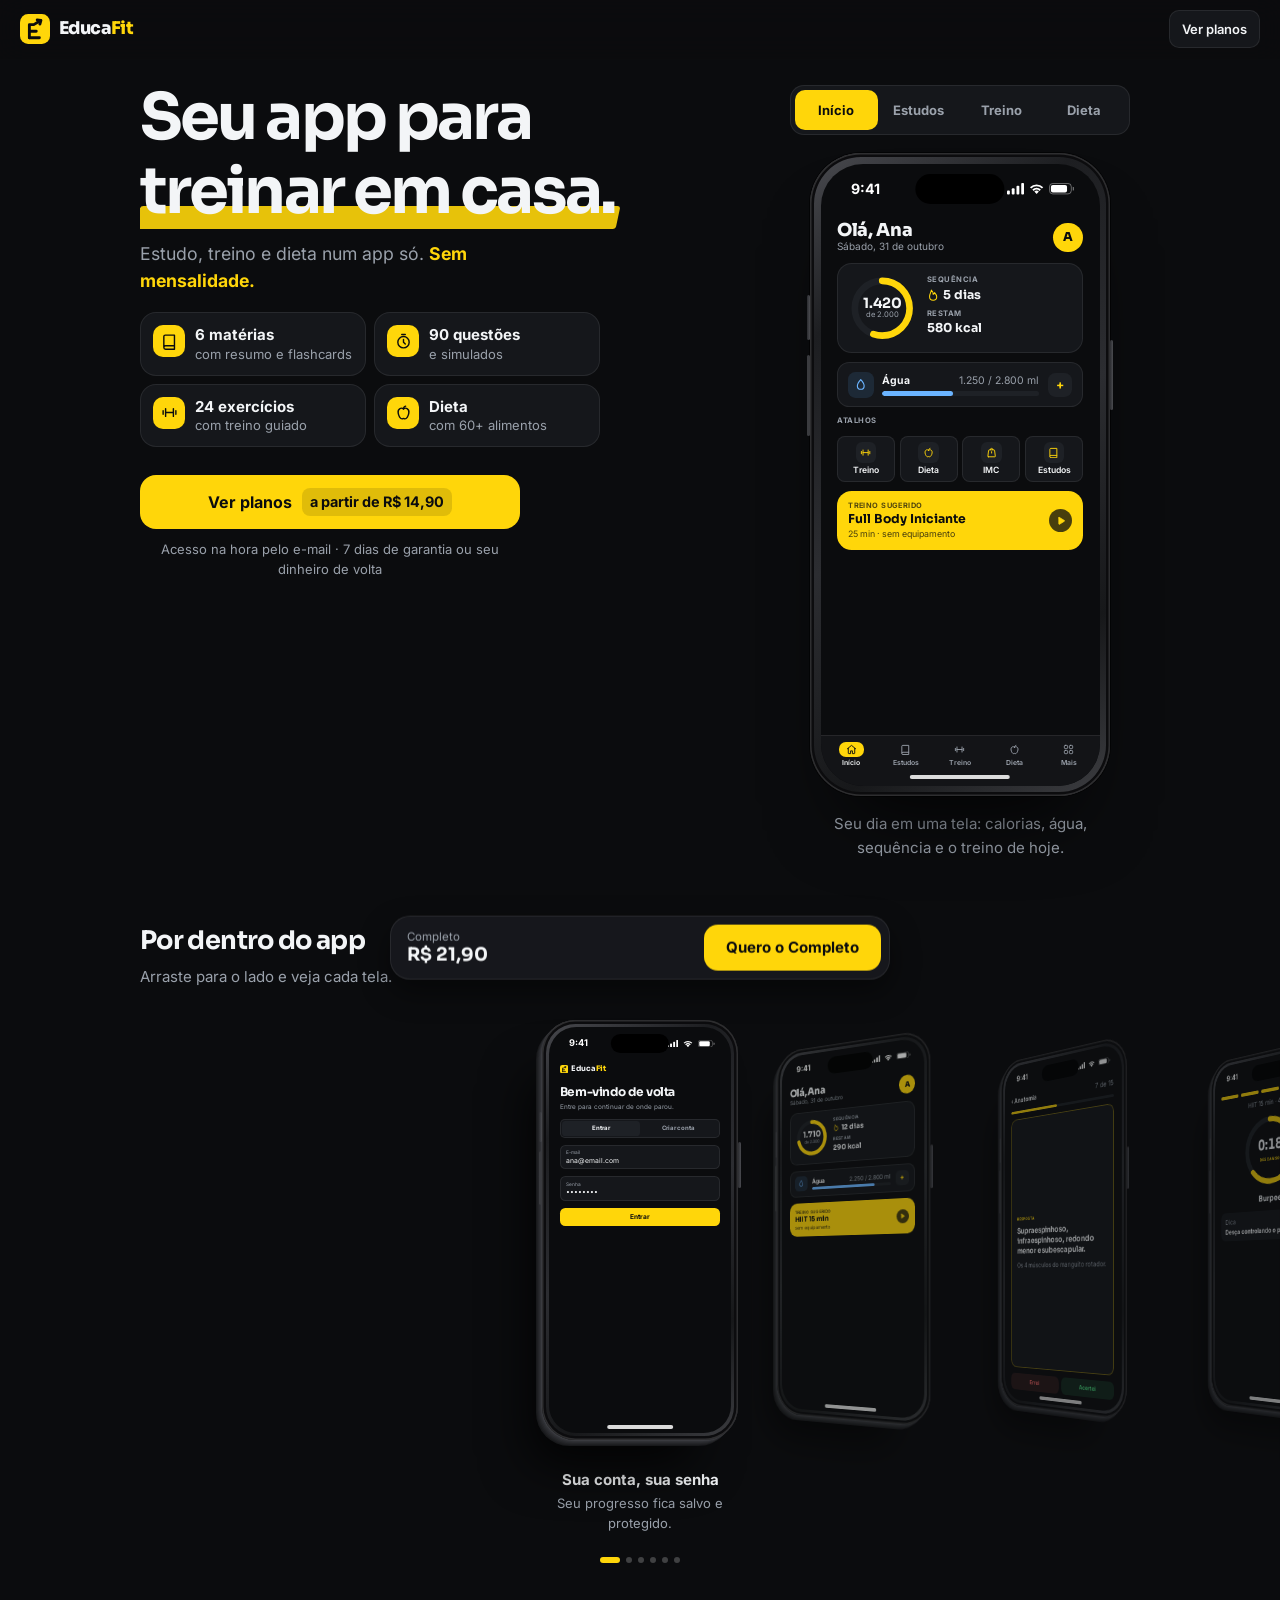
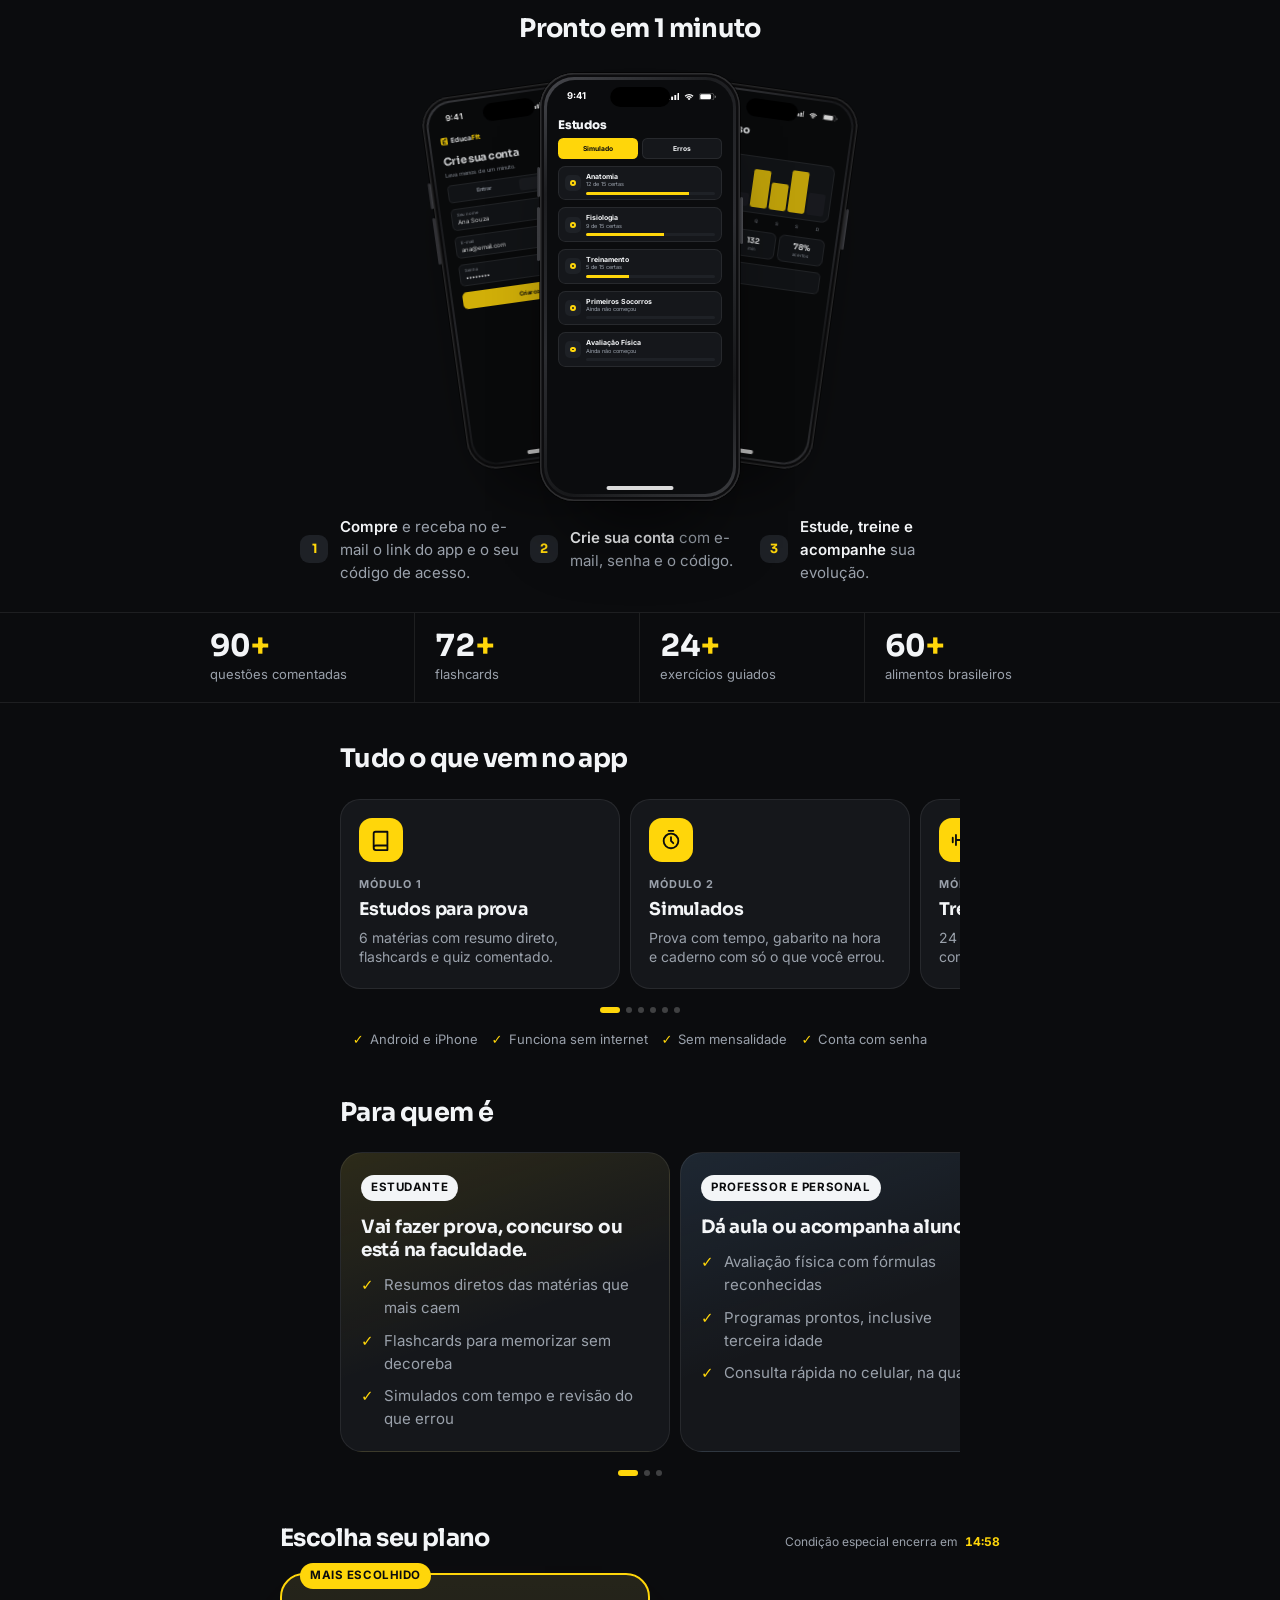
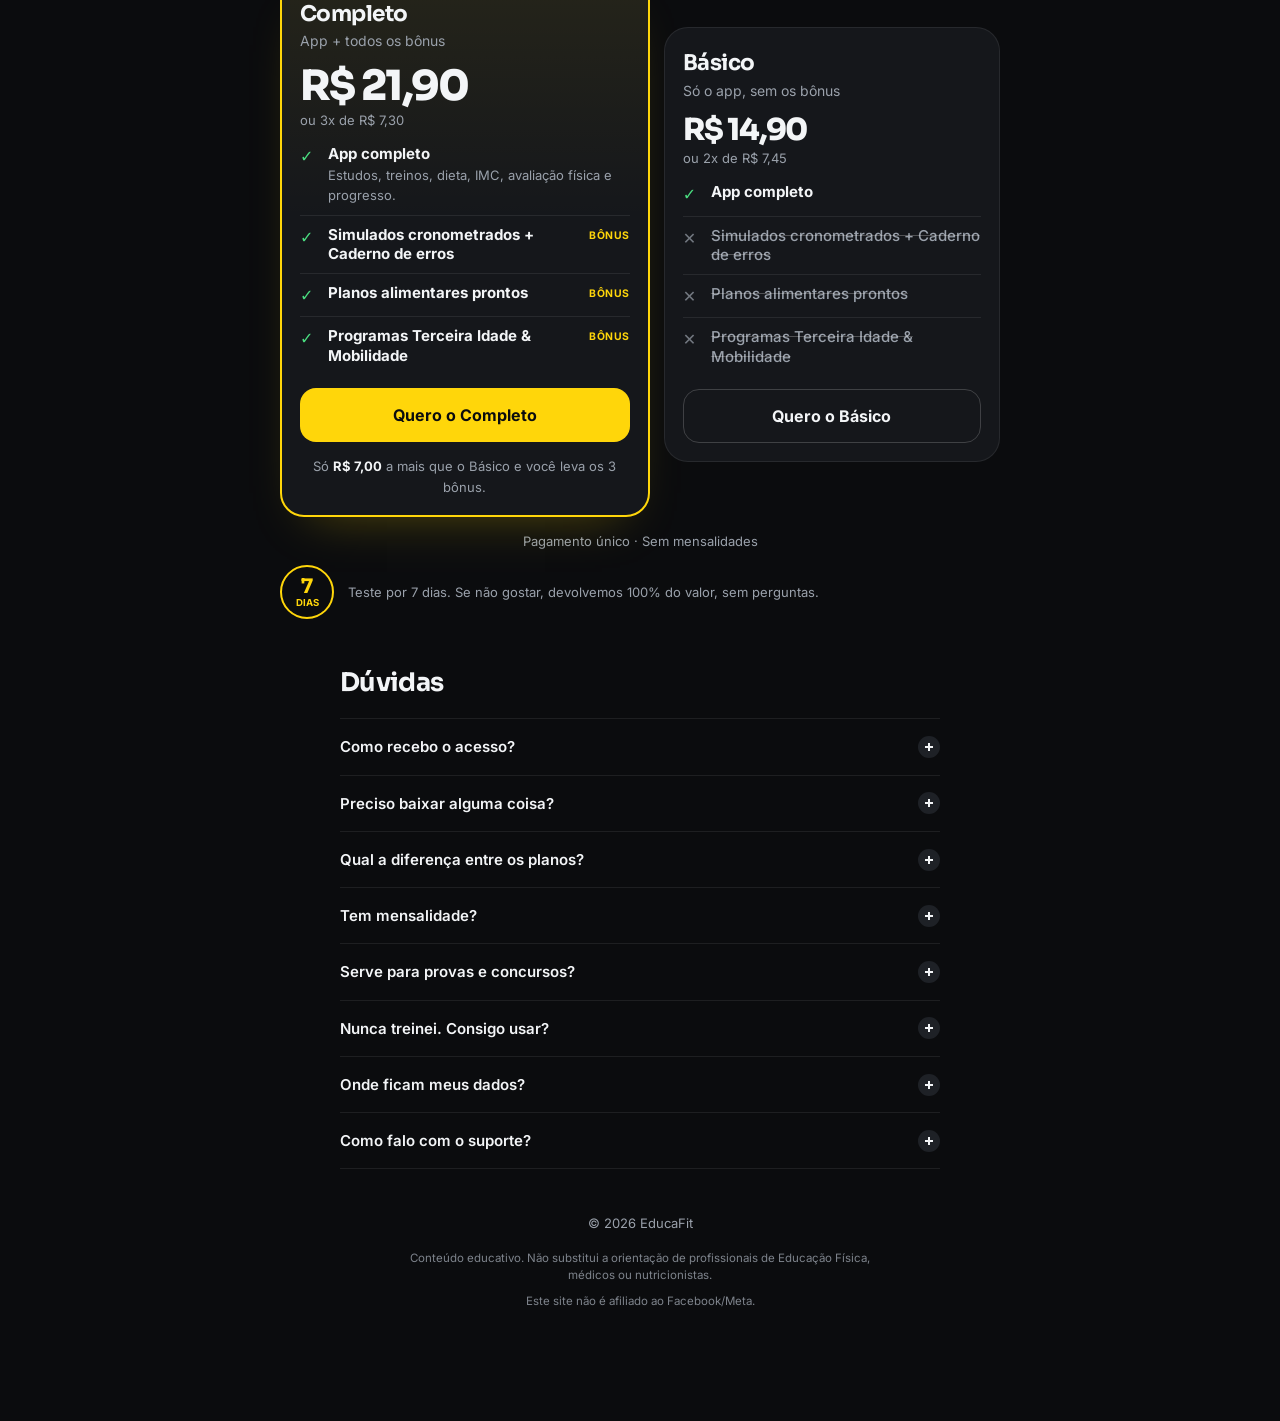
==== commit 98f56826: "feat: topo do site mais direto e telas do app refeitas (estudos, treino, progresso) - Site: titulo c" ====
--- a/index.html
+++ b/index.html
@@ -40,16 +40,16 @@
 
     <!-- 1. Hero + iPhone interativo -->
     <section class="hero" aria-labelledby="hero-title">
-      <p class="kicker">Para estudar, ensinar e treinar</p>
-      <h1 id="hero-title" aria-label="O app de Educação Física para passar na prova, treinar em casa, comer melhor e dar aula.">
-        <span aria-hidden="true">O app de Educação Física para</span>
+      <h1 id="hero-title" aria-label="Seu app para passar na prova, treinar em casa e comer melhor.">
+        <span aria-hidden="true">Seu app para</span>
         <span class="rot" aria-hidden="true" data-rot><span class="rot-w is-on"><span class="mark">passar na prova.</span></span><span class="rot-w"><span class="mark">treinar em casa.</span></span><span class="rot-w"><span class="mark">comer melhor.</span></span><span class="rot-w"><span class="mark">dar aula.</span></span></span>
       </h1>
-      <p class="hero-sub">Revise a matéria em 10 minutos por dia, treine com o app contando cada série e monte sua dieta com comida de verdade. Tudo no celular, <strong>sem mensalidade</strong>.</p>
-      <ul class="hero-proof">
-        <li><b data-cfg="contentStats.questions" data-fmt="int">90</b> questões comentadas</li>
-        <li><b data-cfg="contentStats.exercises" data-fmt="int">24</b> exercícios guiados</li>
-        <li><b data-cfg="contentStats.foods" data-fmt="int">60</b> alimentos</li>
+      <p class="hero-sub">Estudo, treino e dieta num app só. <strong>Sem mensalidade.</strong></p>
+      <ul class="offer-list">
+        <li><i data-i="book"></i><span><b><span data-cfg="contentStats.subjects" data-fmt="int">6</span> matérias</b> com resumo e flashcards</span></li>
+        <li><i data-i="timer"></i><span><b><span data-cfg="contentStats.questions" data-fmt="int">90</span> questões</b> e simulados</span></li>
+        <li><i data-i="dumbbell"></i><span><b><span data-cfg="contentStats.exercises" data-fmt="int">24</span> exercícios</b> com treino guiado</span></li>
+        <li><i data-i="apple"></i><span><b>Dieta</b> com <span data-cfg="contentStats.foods" data-fmt="int">60</span>+ alimentos</span></li>
       </ul>
 
       <div class="show" data-show>
@@ -297,7 +297,7 @@
 
     <!-- 3b. O que tem dentro (carrossel) -->
     <section class="block block--car" aria-labelledby="mods-title">
-      <h2 id="mods-title">O que tem dentro</h2>
+      <h2 id="mods-title">Tudo o que vem no app</h2>
       <div class="car mods" data-car tabindex="0" aria-label="Módulos do app">
         <div class="mod"><i data-i="book"></i><small>Módulo 1</small><b>Estudos para prova</b><span><span data-cfg="contentStats.subjects" data-fmt="int">6</span> matérias com resumo direto, flashcards e quiz comentado.</span></div>
         <div class="mod"><i data-i="timer"></i><small>Módulo 2</small><b>Simulados</b><span>Prova com tempo, gabarito na hora e caderno com só o que você errou.</span></div>
--- a/assets/css/style.css
+++ b/assets/css/style.css
@@ -615,3 +615,20 @@
 /* Wordmark EducaFit */
 .wm { font-family: var(--head); font-weight: 800; letter-spacing: -.035em; }
 .wm em, .m-brand b em { font-style: normal; color: var(--y); background: none; border: 0; padding: 0; font-size: inherit; letter-spacing: inherit; }
+
+/* ---------- Topo mais curto e chamativo ---------- */
+.hero { padding-top: 26px; }
+.hero h1 { font-size: clamp(2.5rem, 12vw, 3.1rem); line-height: 1.02; letter-spacing: -.045em; }
+.hero-sub { font-size: 1.1rem; margin-top: 14px; color: var(--muted); }
+.hero-sub strong { color: var(--y); font-weight: 700; }
+.offer-list { list-style: none; margin: 18px 0 0; padding: 0; display: grid; grid-template-columns: 1fr 1fr; gap: 8px; }
+.offer-list li { display: flex; gap: 10px; align-items: flex-start; padding: 12px; border-radius: 16px; background: var(--surface); border: 1px solid var(--line); font-size: .8125rem; line-height: 1.3; color: var(--muted); }
+.offer-list b { color: var(--text); display: block; font-size: .9375rem; margin-bottom: 1px; }
+.offer-list i { flex-shrink: 0; width: 32px; height: 32px; border-radius: 10px; display: grid; place-items: center; background: var(--y); color: var(--ink); }
+.offer-list i svg { width: 17px; height: 17px; }
+@media (min-width: 960px) {
+  .hero > .offer-list { grid-column: 1; max-width: 460px; }
+  .hero h1 { font-size: 4rem; }
+}
+.rot { font-size: min(1em, calc((100vw - 40px) / 7.8)); }
+@media (min-width: 960px) { .rot { font-size: 1em; } }
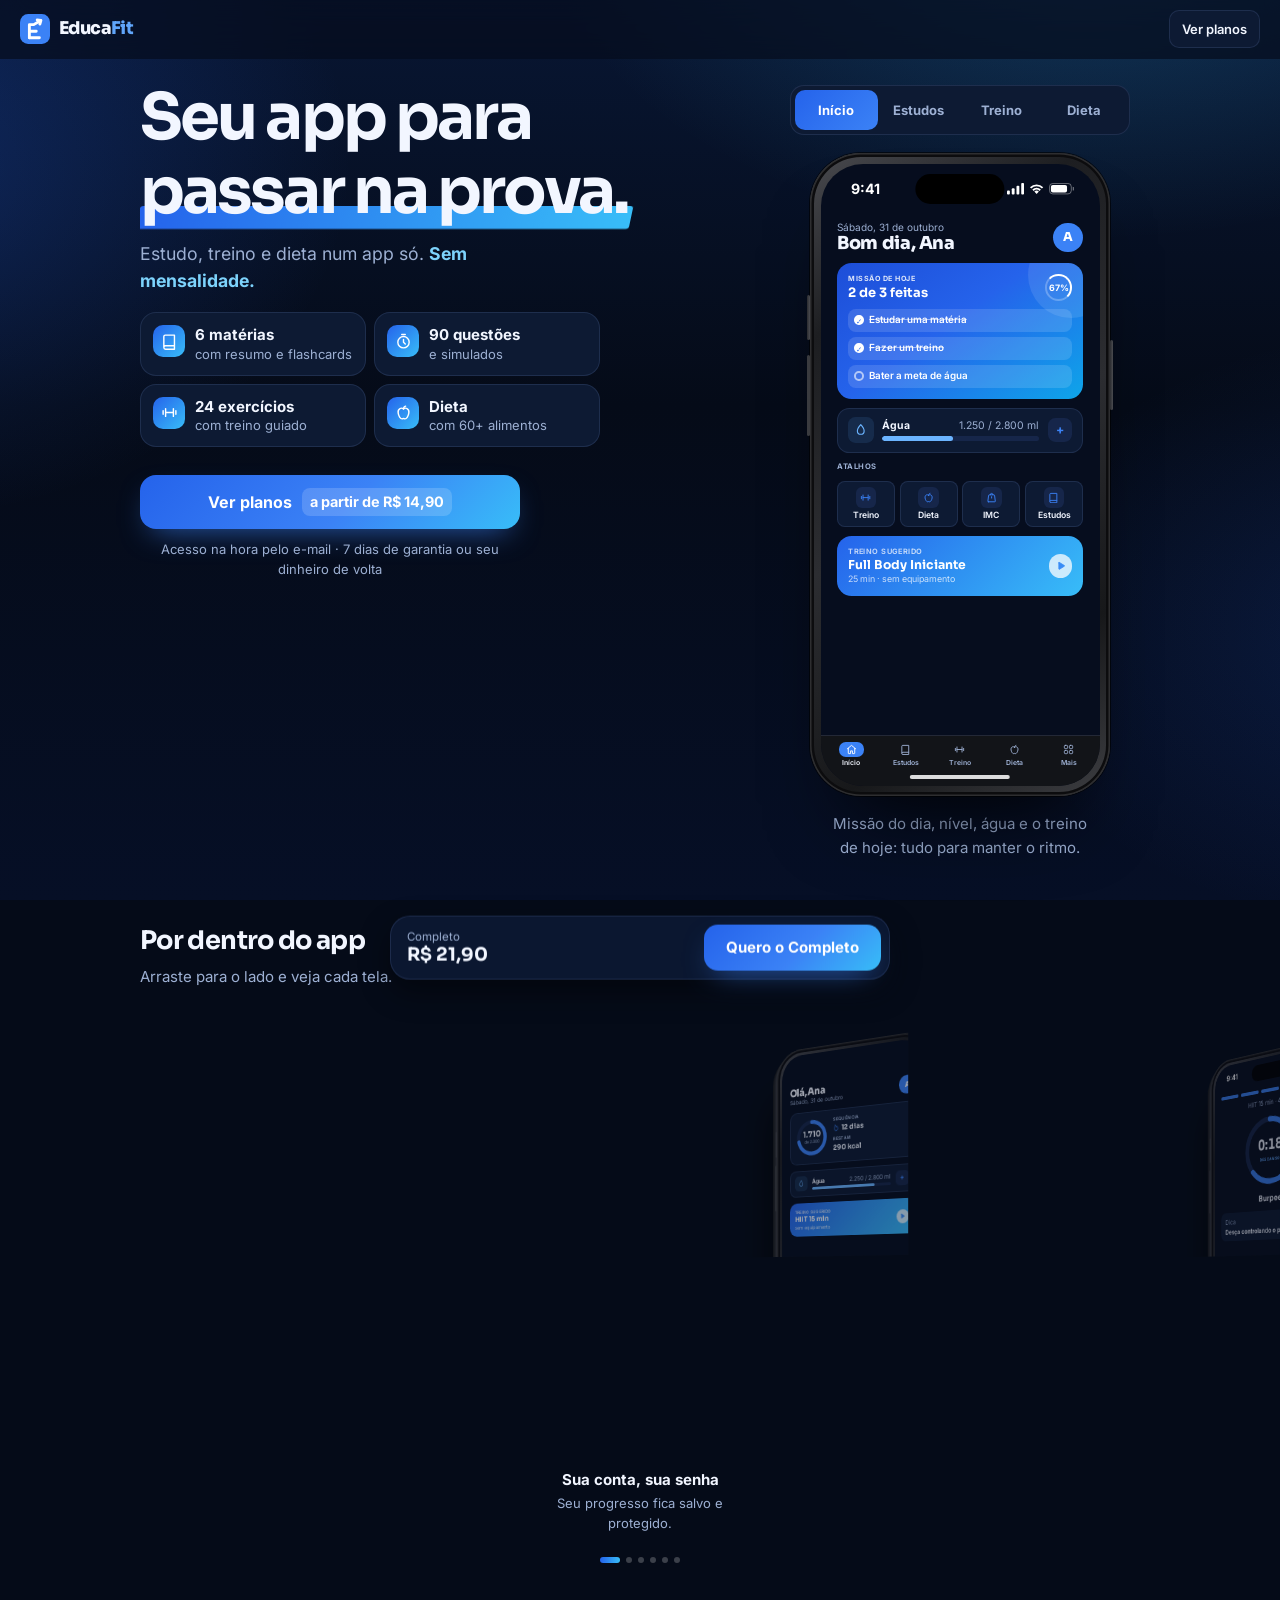
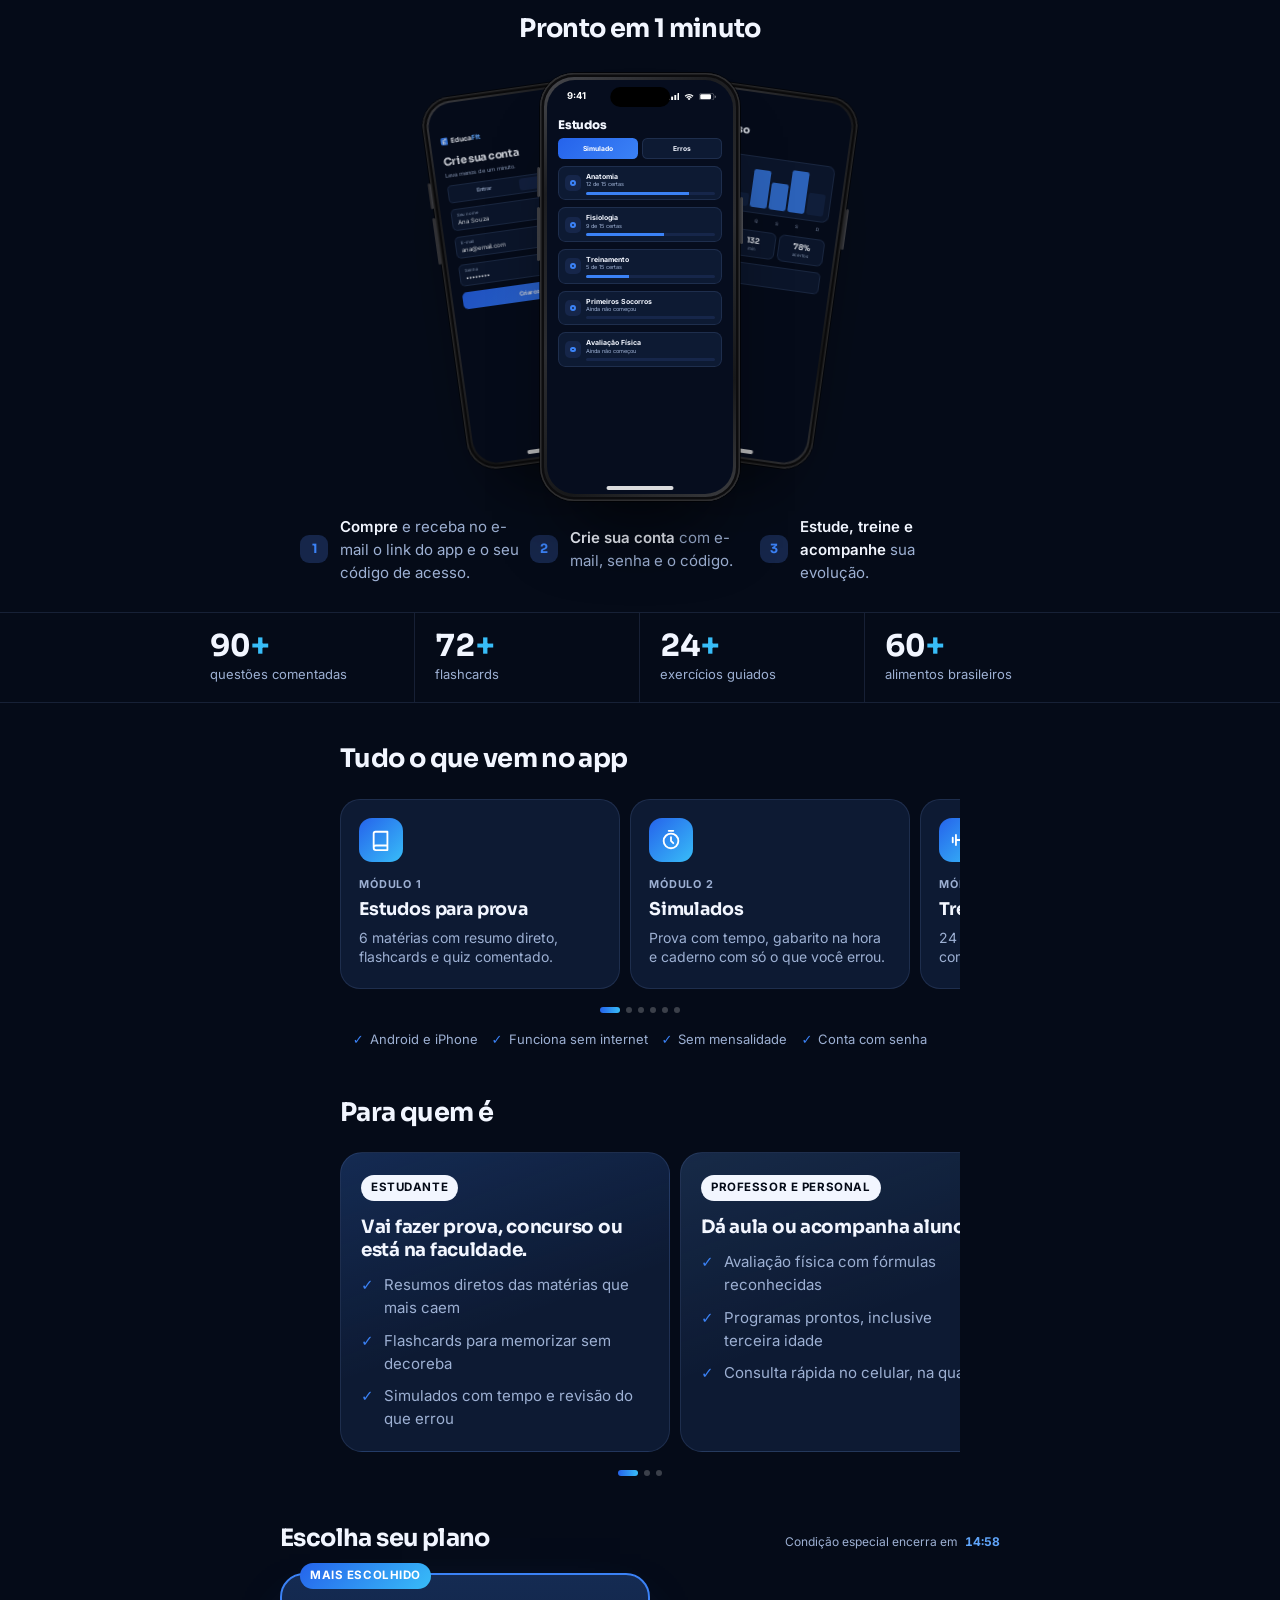
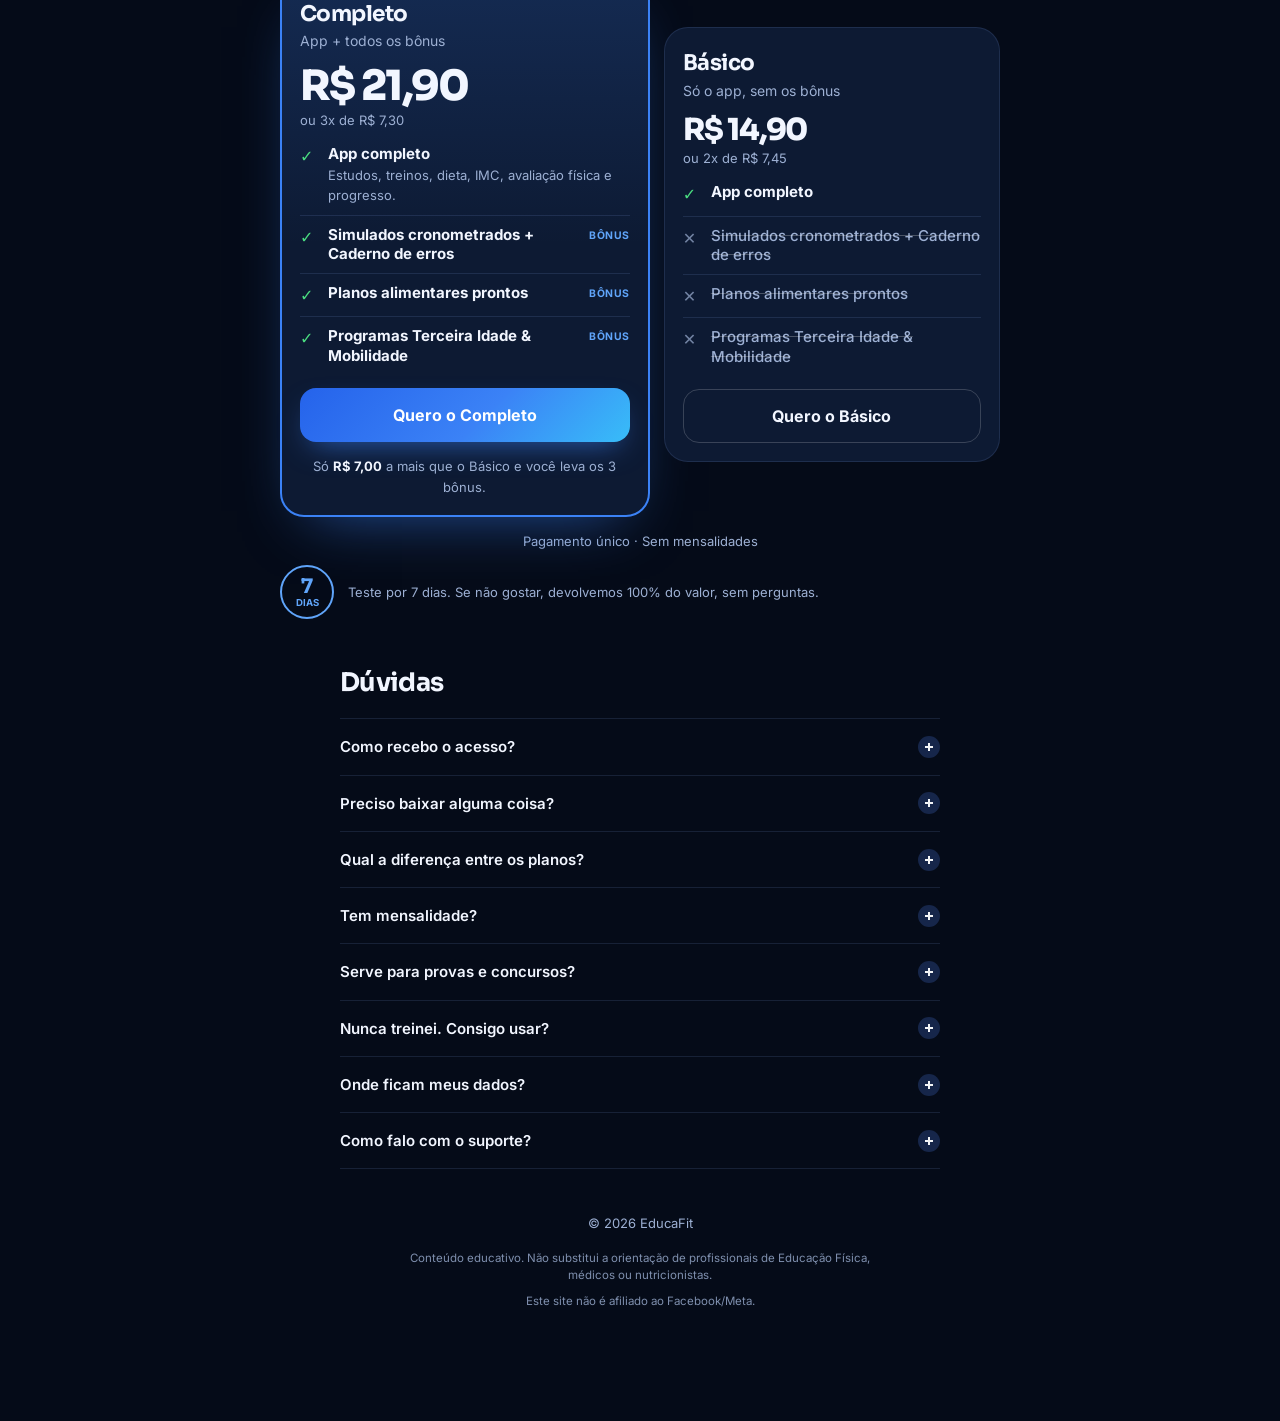
==== commit 5951072d: "feat: tema azul com fundo degrade e app com missao do dia, nivel e conquistas - Tema: site e app em " ====
--- a/index.html
+++ b/index.html
@@ -6,7 +6,7 @@
   <title>EducaFit · Estudos, Treino em Casa e Dieta em um só app</title>
   <meta name="description" content="App de Educação Física com estudos para provas, treinos em casa guiados, dieta com calculadora de alimentos, teste de IMC e avaliação física.">
   <link rel="canonical" href="https://edfisicapro.vercel.app/">
-  <meta name="theme-color" content="#0B0C0E">
+  <meta name="theme-color" content="#050B18">
   <meta property="og:type" content="website">
   <meta property="og:locale" content="pt_BR">
   <meta property="og:title" content="EducaFit · Estudos, Treino em Casa e Dieta em um só app">
@@ -30,7 +30,7 @@
 
   <header class="top">
     <a href="#main" class="brand" aria-label="EducaFit, início">
-      <svg viewBox="0 0 48 48" width="30" height="30" aria-hidden="true"><rect width="48" height="48" rx="13" fill="#FFD60A"/><g fill="none" stroke="#0B0C0E" stroke-width="4.6" stroke-linecap="round" stroke-linejoin="round"><path d="M15 38V17h7l11-6.5"/><path d="M15 38h16M15 27.5h11"/><path d="M27.5 9.5l6 .7-1.7 5.8"/></g></svg>
+      <svg viewBox="0 0 48 48" width="30" height="30" aria-hidden="true"><rect width="48" height="48" rx="13" fill="#3B82F6"/><g fill="none" stroke="#FFFFFF" stroke-width="4.6" stroke-linecap="round" stroke-linejoin="round"><path d="M15 38V17h7l11-6.5"/><path d="M15 38h16M15 27.5h11"/><path d="M27.5 9.5l6 .7-1.7 5.8"/></g></svg>
       <span class="wm">Educa<em>Fit</em></span>
     </a>
     <a class="top-login" href="#oferta">Ver planos</a>
@@ -67,10 +67,12 @@
 
               <!-- Início -->
               <div class="scr" role="tabpanel" aria-label="Tela inicial do app">
-                <div class="a-top"><div><b class="a-h">Olá, Ana</b><span class="a-sub">Sábado, 31 de outubro</span></div><span class="a-av">A</span></div>
-                <div class="a-today">
-                  <div class="a-ring"><svg viewBox="0 0 80 80"><circle cx="40" cy="40" r="33" class="trk"/><circle cx="40" cy="40" r="33" class="val" style="stroke-dashoffset:93"/></svg><div><b>1.420</b><span>de 2.000</span></div></div>
-                  <div class="a-side"><span class="a-k">Sequência</span><b><i data-i="flame"></i> 5 dias</b><span class="a-k">Restam</span><b>580 kcal</b></div>
+                <div class="a-top"><div><span class="a-sub">Sábado, 31 de outubro</span><b class="a-h">Bom dia, Ana</b></div><span class="a-av">A</span></div>
+                <div class="a-mis">
+                  <div class="a-mis-h"><div><small>Missão de hoje</small><b>2 de 3 feitas</b></div><span class="a-mis-r">67%</span></div>
+                  <p class="is-done"><i>✓</i>Estudar uma matéria</p>
+                  <p class="is-done"><i>✓</i>Fazer um treino</p>
+                  <p><i></i>Bater a meta de água</p>
                 </div>
                 <div class="a-water"><i class="a-drop" data-i="droplet"></i><div><p><b>Água</b><span>1.250 / 2.800 ml</span></p><div class="a-bar"><i style="width:45%"></i></div></div><span class="a-plus">+</span></div>
                 <span class="a-label">Atalhos</span>
@@ -134,7 +136,7 @@
           </div>
         </div>
 
-        <p class="show-cap" data-cap aria-live="polite">Seu dia em uma tela: calorias, água, sequência e o treino de hoje.</p>
+        <p class="show-cap" data-cap aria-live="polite">Missão do dia, nível, água e o treino de hoje: tudo para manter o ritmo.</p>
       </div>
 
       <div class="cta-block">
@@ -155,7 +157,7 @@
 
         <figure class="gal-item">
           <div class="tilt"><div class="iphone iphone--gal"><div class="iphone-screen"><div class="scr scr--static">
-            <div class="m-brand"><span class="m-logo"><svg viewBox="0 0 48 48" width="14" height="14" aria-hidden="true"><rect width="48" height="48" rx="13" fill="#FFD60A"/><g fill="none" stroke="#0B0C0E" stroke-width="4.6" stroke-linecap="round" stroke-linejoin="round"><path d="M15 38V17h7l11-6.5"/><path d="M15 38h16M15 27.5h11"/><path d="M27.5 9.5l6 .7-1.7 5.8"/></g></svg></span><b>Educa<em>Fit</em></b></div>
+            <div class="m-brand"><span class="m-logo"><svg viewBox="0 0 48 48" width="14" height="14" aria-hidden="true"><rect width="48" height="48" rx="13" fill="#3B82F6"/><g fill="none" stroke="#FFFFFF" stroke-width="4.6" stroke-linecap="round" stroke-linejoin="round"><path d="M15 38V17h7l11-6.5"/><path d="M15 38h16M15 27.5h11"/><path d="M27.5 9.5l6 .7-1.7 5.8"/></g></svg></span><b>Educa<em>Fit</em></b></div>
             <b class="m-title">Bem-vindo de volta</b>
             <span class="dim m-s">Entre para continuar de onde parou.</span>
             <div class="m-tabs"><span class="on">Entrar</span><span>Criar conta</span></div>
@@ -239,7 +241,7 @@
         <div class="iphone iphone--sm fan-l">
           <div class="iphone-screen">
             <div class="scr scr--static">
-              <div class="m-brand"><span class="m-logo"><svg viewBox="0 0 48 48" width="14" height="14" aria-hidden="true"><rect width="48" height="48" rx="13" fill="#FFD60A"/><g fill="none" stroke="#0B0C0E" stroke-width="4.6" stroke-linecap="round" stroke-linejoin="round"><path d="M15 38V17h7l11-6.5"/><path d="M15 38h16M15 27.5h11"/><path d="M27.5 9.5l6 .7-1.7 5.8"/></g></svg></span><b>Educa<em>Fit</em></b></div>
+              <div class="m-brand"><span class="m-logo"><svg viewBox="0 0 48 48" width="14" height="14" aria-hidden="true"><rect width="48" height="48" rx="13" fill="#3B82F6"/><g fill="none" stroke="#FFFFFF" stroke-width="4.6" stroke-linecap="round" stroke-linejoin="round"><path d="M15 38V17h7l11-6.5"/><path d="M15 38h16M15 27.5h11"/><path d="M27.5 9.5l6 .7-1.7 5.8"/></g></svg></span><b>Educa<em>Fit</em></b></div>
               <b class="m-title">Crie sua conta</b>
               <span class="dim m-s">Leva menos de um minuto.</span>
               <div class="m-tabs"><span>Entrar</span><span class="on">Criar conta</span></div>
--- a/assets/css/style.css
+++ b/assets/css/style.css
@@ -21,14 +21,15 @@
 }
 
 :root {
-  --bg: #0B0C0E;
-  --surface: #15171B;
-  --surface-2: #1E2126;
-  --line: rgba(255, 255, 255, .08);
-  --text: #F3F5F7;
-  --muted: #9AA1AB;
-  --y: #FFD60A;
-  --ink: #0B0C0E;
+  --bg: #050B18;
+  --surface: #0D1A33;
+  --surface-2: #16264A;
+  --line: rgba(148, 180, 255, .13);
+  --text: #F2F6FF;
+  --muted: #9DB0D3;
+  --y: #3B82F6;
+  --y-2: #38BDF8;
+  --ink: #FFFFFF;
   --red: #FF6B6B;
   --green: #4ADE80;
   --head: 'Sora', 'Inter', system-ui, -apple-system, 'Segoe UI', Roboto, sans-serif;
@@ -69,7 +70,7 @@
   position: sticky; top: 0; z-index: 30;
   display: flex; align-items: center; justify-content: space-between; gap: 12px;
   padding: calc(10px + env(safe-area-inset-top)) var(--pad) 10px;
-  background: rgba(11, 12, 14, .82);
+  background: rgba(6, 13, 30, .78);
   -webkit-backdrop-filter: blur(14px); backdrop-filter: blur(14px);
   border-bottom: 1px solid transparent; transition: border-color 200ms;
 }
@@ -132,7 +133,7 @@
 .iphone::after { right: -3px; top: 29%; height: 11%; }
 .iphone-screen {
   position: relative; height: 100%; overflow: hidden; border-radius: calc(var(--w) * .14);
-  background: #0B0C0E; isolation: isolate; touch-action: pan-y;
+  background: #060D1E; isolation: isolate; touch-action: pan-y;
 }
 .ip-island {
   position: absolute; z-index: 5; top: calc(var(--w) * .035); left: 50%; transform: translateX(-50%);
@@ -239,7 +240,7 @@
   padding: 1.2em; border-radius: 1.1em; background: var(--surface); border: 1px solid var(--line);
   -webkit-backface-visibility: hidden; backface-visibility: hidden;
 }
-.flash-back { transform: rotateY(180deg); border-color: rgba(255, 214, 10, .4); }
+.flash-back { transform: rotateY(180deg); border-color: rgba(59, 130, 246, .4); }
 .lbl { font-size: .62em; font-weight: 700; letter-spacing: .08em; text-transform: uppercase; color: var(--muted); }
 .lbl--y { color: var(--y); }
 .q { font-family: var(--head); font-weight: 700; font-size: 1.2em; line-height: 1.25; letter-spacing: -.01em; }
@@ -423,7 +424,7 @@
   position: fixed; z-index: 40; left: 10px; right: 10px; bottom: calc(10px + env(safe-area-inset-bottom));
   display: flex; align-items: center; justify-content: space-between; gap: 12px;
   padding: 8px 8px 8px 16px; border-radius: 20px;
-  background: rgba(24, 26, 30, .92); border: 1px solid var(--line);
+  background: rgba(13, 26, 51, .92); border: 1px solid var(--line);
   -webkit-backdrop-filter: blur(14px); backdrop-filter: blur(14px);
   box-shadow: 0 12px 30px rgba(0, 0, 0, .45);
   transform: translateY(140%); transition: transform 320ms var(--ease);
@@ -479,8 +480,8 @@
 .plan { position: relative; padding: 22px 18px 18px; border-radius: 24px; background: var(--surface); border: 1px solid var(--line); display: grid; gap: 14px; }
 .plan--full {
   border: 2px solid var(--y);
-  background: linear-gradient(180deg, rgba(255, 214, 10, .07), rgba(255, 214, 10, 0) 45%), var(--surface);
-  box-shadow: 0 24px 50px -30px rgba(255, 214, 10, .35);
+  background: linear-gradient(180deg, rgba(59, 130, 246, .07), rgba(59, 130, 246, 0) 45%), var(--surface);
+  box-shadow: 0 24px 50px -30px rgba(59, 130, 246, .35);
 }
 .plan-badge {
   position: absolute; top: -12px; left: 18px; padding: 4px 10px; border-radius: 999px;
@@ -568,7 +569,7 @@
 .gal-item figcaption b { display: block; color: var(--text); font-size: .9375rem; margin-bottom: 2px; }
 .gal-item.is-active figcaption { opacity: 1; transform: none; }
 .gal .car-dots { margin-top: 4px; }
-.g-card { flex: 1; display: flex; flex-direction: column; justify-content: center; gap: .7em; padding: 1.2em; border-radius: 1.1em; background: var(--surface); border: 1px solid rgba(255, 214, 10, .4); }
+.g-card { flex: 1; display: flex; flex-direction: column; justify-content: center; gap: .7em; padding: 1.2em; border-radius: 1.1em; background: var(--surface); border: 1px solid rgba(59, 130, 246, .4); }
 .g-imc { font-family: var(--head); font-weight: 800; font-size: 3.2em; line-height: 1; text-align: center; letter-spacing: -.04em; margin-top: .4em; }
 .g-scale { display: grid; grid-template-columns: 1fr 1.3fr 1fr 1fr; gap: 4px; margin: .4em 0; }
 .g-scale i { height: 7px; border-radius: 4px; background: var(--surface-2); }
@@ -592,7 +593,7 @@
 /* ---------- Para quem é (carrossel) ---------- */
 .who { gap: 10px; }
 .who-card { width: 84%; max-width: 330px; padding: 20px; border-radius: 22px; background: var(--surface); border: 1px solid var(--line); }
-.who-card:nth-child(1) { background: linear-gradient(160deg, rgba(255, 214, 10, .10), transparent 55%), var(--surface); }
+.who-card:nth-child(1) { background: linear-gradient(160deg, rgba(59, 130, 246, .10), transparent 55%), var(--surface); }
 .who-card:nth-child(2) { background: linear-gradient(160deg, rgba(107, 180, 255, .10), transparent 55%), var(--surface); }
 .who-card:nth-child(3) { background: linear-gradient(160deg, rgba(74, 222, 128, .10), transparent 55%), var(--surface); }
 .who-tag { display: inline-block; padding: 4px 10px; border-radius: 999px; background: var(--text); color: var(--bg); font-size: .72rem; font-weight: 800; text-transform: uppercase; letter-spacing: .05em; }
@@ -632,3 +633,51 @@
 }
 .rot { font-size: min(1em, calc((100vw - 40px) / 7.8)); }
 @media (min-width: 960px) { .rot { font-size: 1em; } }
+
+
+/* ===================================================================
+   TEMA AZUL: fundo em degradê azul-escuro
+   =================================================================== */
+html { background: #050B18; }
+body {
+  background:
+    radial-gradient(900px 520px at 85% -8%, rgba(56, 189, 248, .22), transparent 60%),
+    radial-gradient(800px 600px at -10% 18%, rgba(37, 99, 235, .28), transparent 60%),
+    radial-gradient(700px 500px at 110% 70%, rgba(37, 99, 235, .16), transparent 60%),
+    linear-gradient(180deg, #081633 0%, #050B18 45%, #060F26 100%);
+  background-attachment: fixed;
+}
+@supports (-webkit-touch-callout: none) { body { background-attachment: scroll; } }
+.btn-main { background: linear-gradient(135deg, #2563EB, #3B82F6 55%, #38BDF8); box-shadow: 0 12px 30px -12px rgba(59, 130, 246, .7); }
+.btn-main:hover { filter: brightness(1.08); }
+.btn-price { background: rgba(255, 255, 255, .16); }
+.mark::after { background: linear-gradient(90deg, #2563EB, #38BDF8); opacity: 1; }
+.rot-w .mark::after, .rot-w.is-on .mark::after { background: linear-gradient(90deg, #2563EB, #38BDF8); }
+.hero-sub strong { color: #7DD3FC; }
+.plan--full { border-color: #3B82F6; background: linear-gradient(180deg, rgba(59, 130, 246, .16), rgba(59, 130, 246, 0) 50%), var(--surface); box-shadow: 0 24px 60px -30px rgba(59, 130, 246, .65); }
+.plan-badge { background: linear-gradient(135deg, #2563EB, #38BDF8); }
+.offer-list i, .mod i { background: linear-gradient(135deg, #2563EB, #38BDF8); color: #fff; }
+.nums b::after { color: #38BDF8; }
+.wm em, .m-brand b em { color: #60A5FA; }
+.top { background: rgba(6, 13, 30, .72); }
+.car-dots button.on { background: linear-gradient(90deg, #2563EB, #38BDF8); }
+.show-ind { background: linear-gradient(135deg, #2563EB, #3B82F6); }
+.who-card:nth-child(1) { background: linear-gradient(160deg, rgba(59, 130, 246, .16), transparent 55%), var(--surface); }
+.guar-seal { border-color: #60A5FA; color: #60A5FA; }
+.a-next { background: linear-gradient(135deg, #2563EB, #38BDF8); }
+.m-btn { background: linear-gradient(135deg, #2563EB, #3B82F6); }
+.lbl--y, .ring-c span, .offer-count .timer, .plan .incl .tag, .faq details p a { color: #60A5FA; }
+.faq details[open] summary::after { background-color: #3B82F6;
+  background-image: url("data:image/svg+xml,%3Csvg xmlns='http://www.w3.org/2000/svg' width='10' height='10' fill='none' stroke='%23FFFFFF' stroke-width='2'%3E%3Cpath d='M5 1v8M1 5h8'/%3E%3C/svg%3E"); }
+
+/* Missão do dia no iPhone do topo */
+.a-mis { position: relative; overflow: hidden; padding: .9em; border-radius: 1.2em; color: #fff; background: linear-gradient(145deg, #1D4ED8, #2563EB 45%, #0EA5E9); display: grid; gap: .4em; }
+.a-mis::before { content: ""; position: absolute; right: -2.5em; top: -2.5em; width: 7em; height: 7em; border-radius: 50%; background: rgba(255,255,255,.1); }
+.a-mis-h { position: relative; display: flex; justify-content: space-between; align-items: center; margin-bottom: .2em; }
+.a-mis-h small { display: block; font-size: .58em; font-weight: 800; letter-spacing: .07em; text-transform: uppercase; opacity: .85; }
+.a-mis-h b { font-family: var(--head); font-size: 1.05em; }
+.a-mis-r { width: 3em; height: 3em; border-radius: 50%; display: grid; place-items: center; font-size: .72em; font-weight: 800; border: .3em solid rgba(255,255,255,.25); border-top-color: #fff; border-right-color: #fff; }
+.a-mis p { position: relative; display: flex; align-items: center; gap: .55em; padding: .5em .6em; border-radius: .8em; background: rgba(255,255,255,.13); font-size: .8em; font-weight: 600; }
+.a-mis p i { width: 1.3em; height: 1.3em; border-radius: 50%; border: 2px solid rgba(255,255,255,.6); display: grid; place-items: center; font-style: normal; font-size: .75em; }
+.a-mis p.is-done i { background: #fff; color: #2563EB; border-color: #fff; }
+.a-mis p.is-done { text-decoration: line-through; text-decoration-color: rgba(255,255,255,.5); }
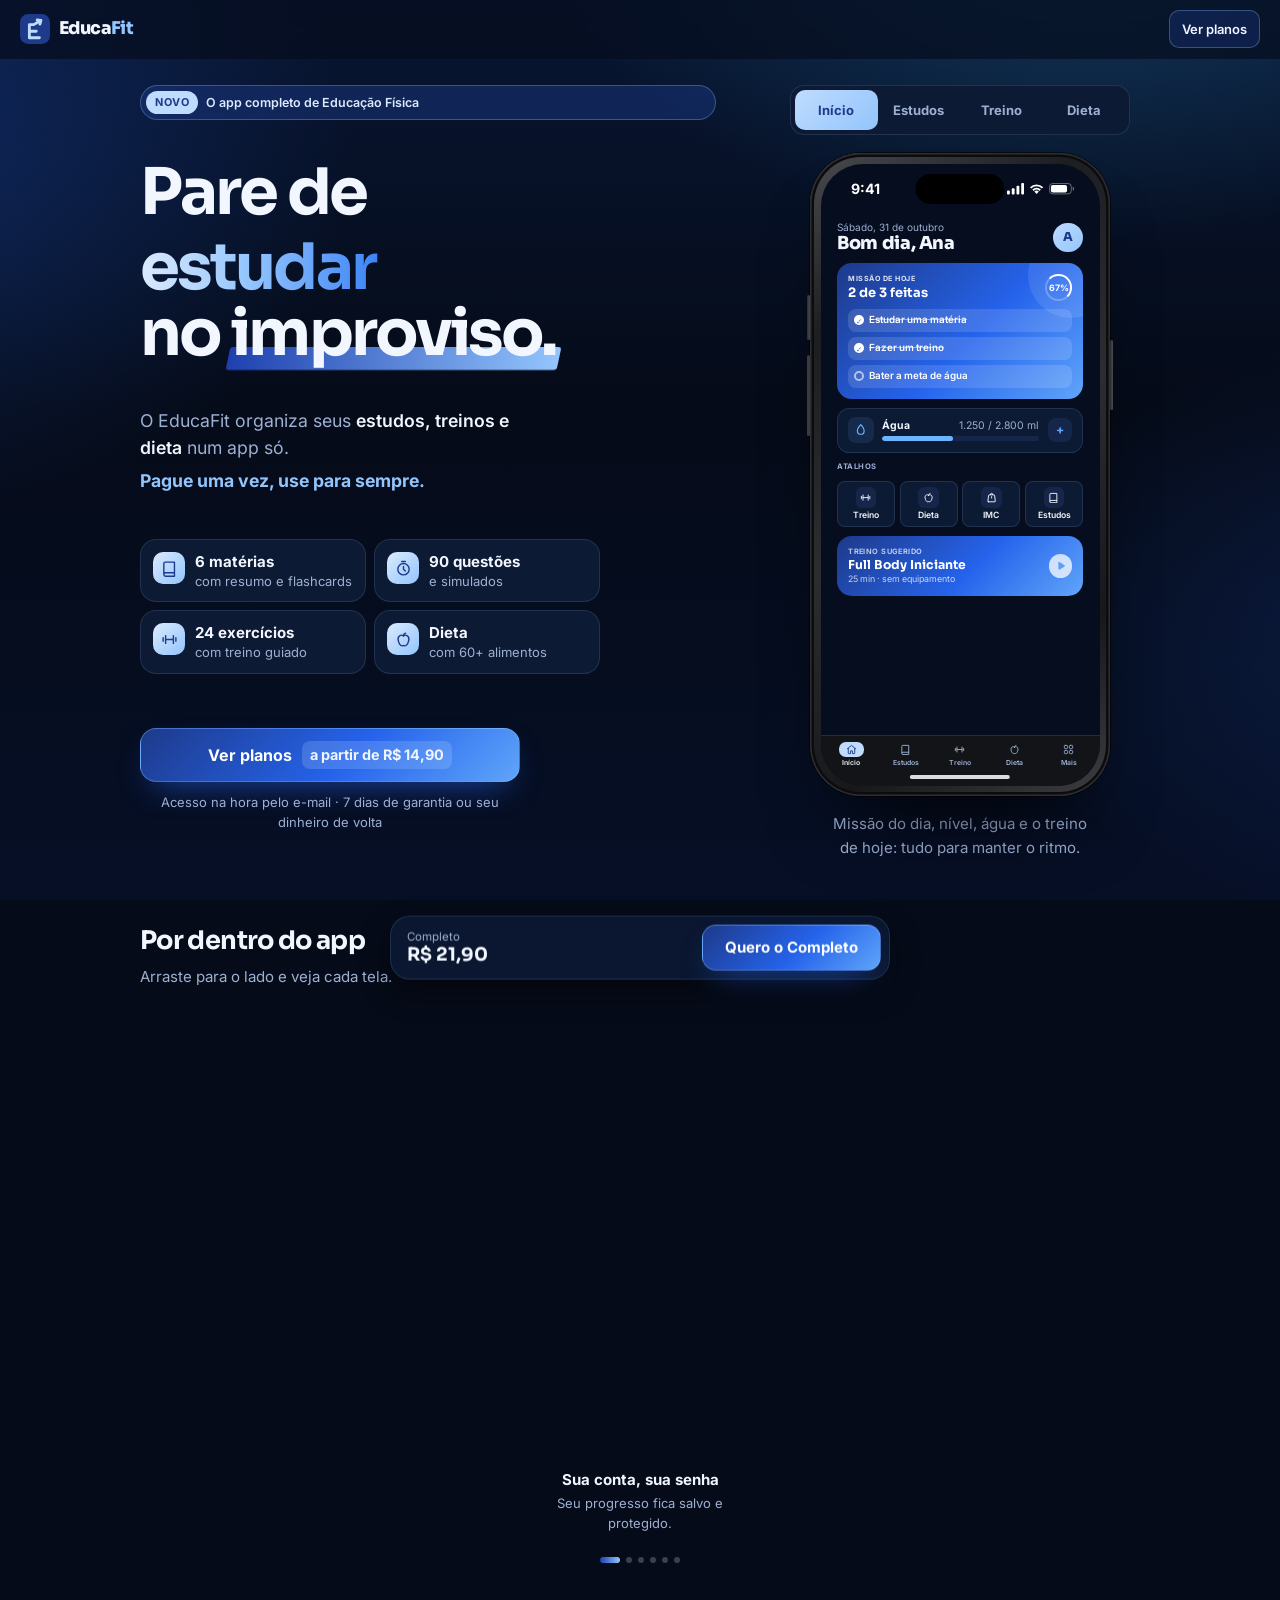
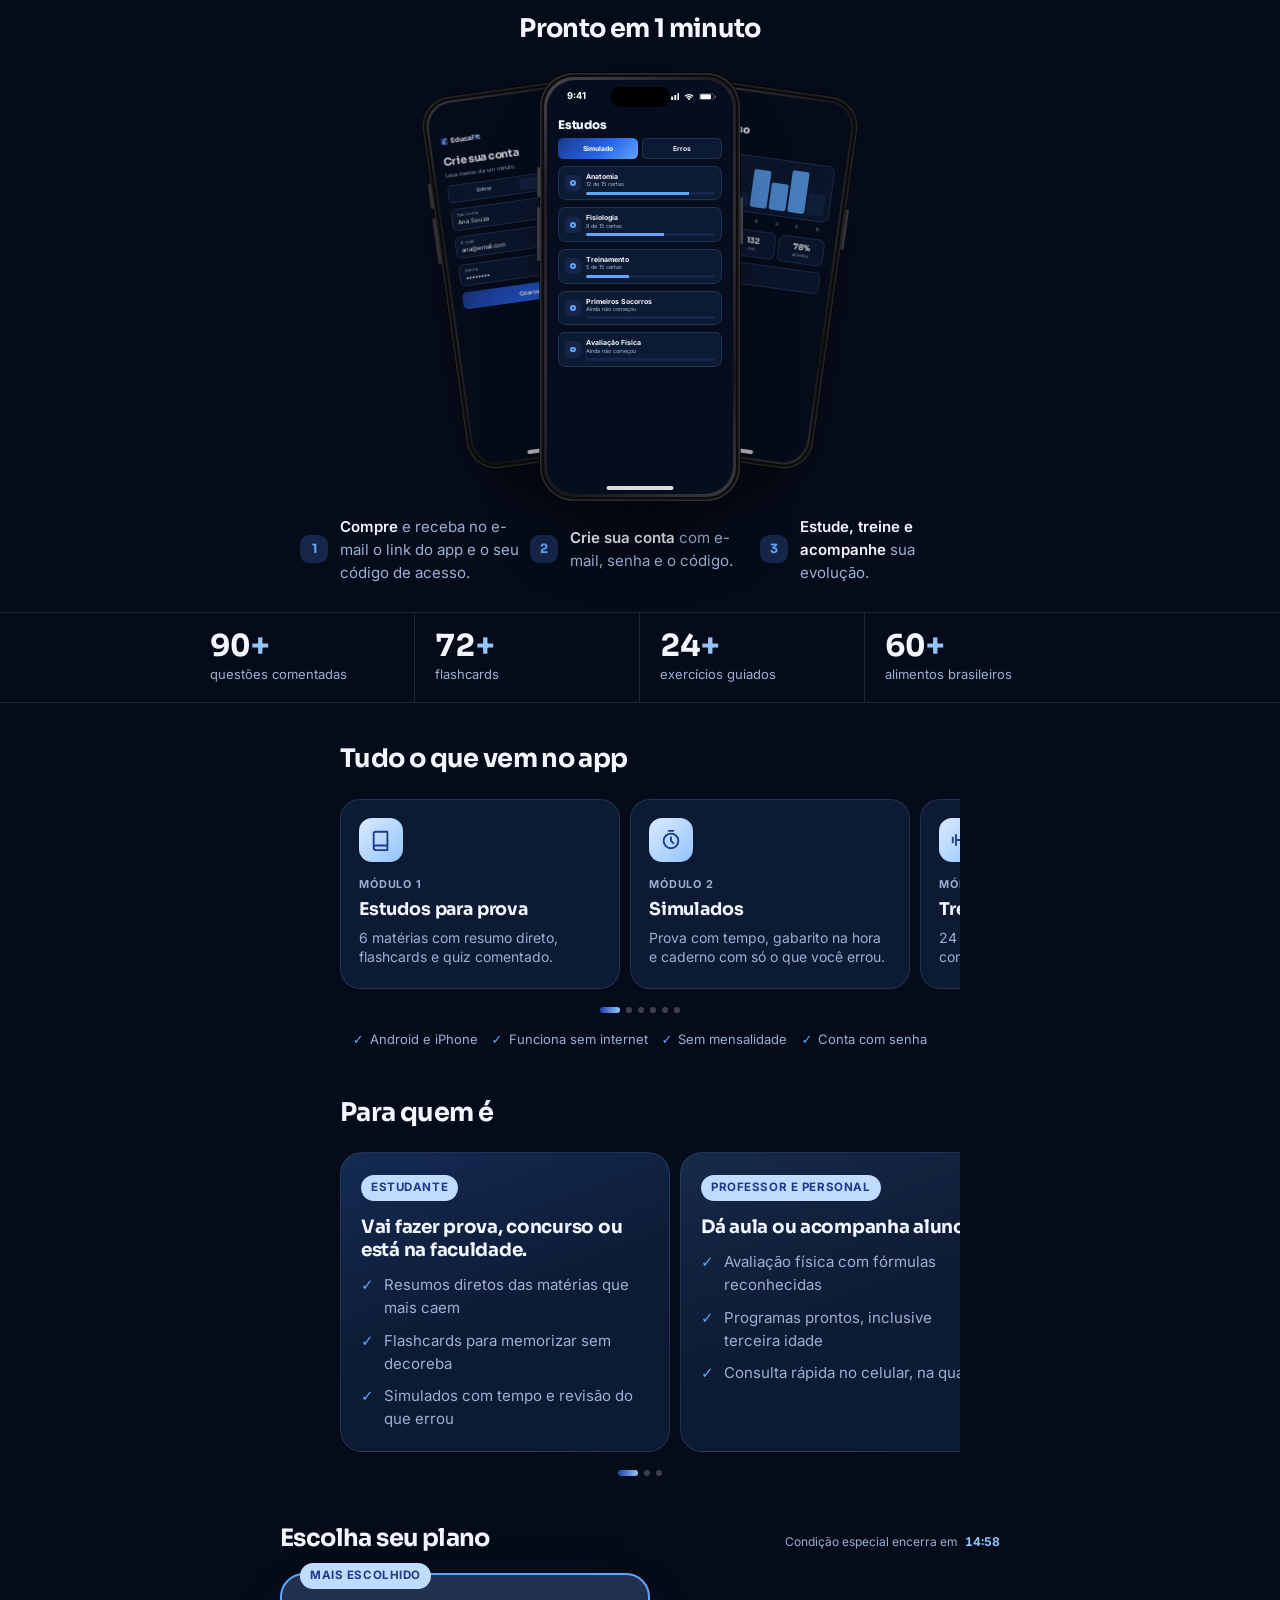
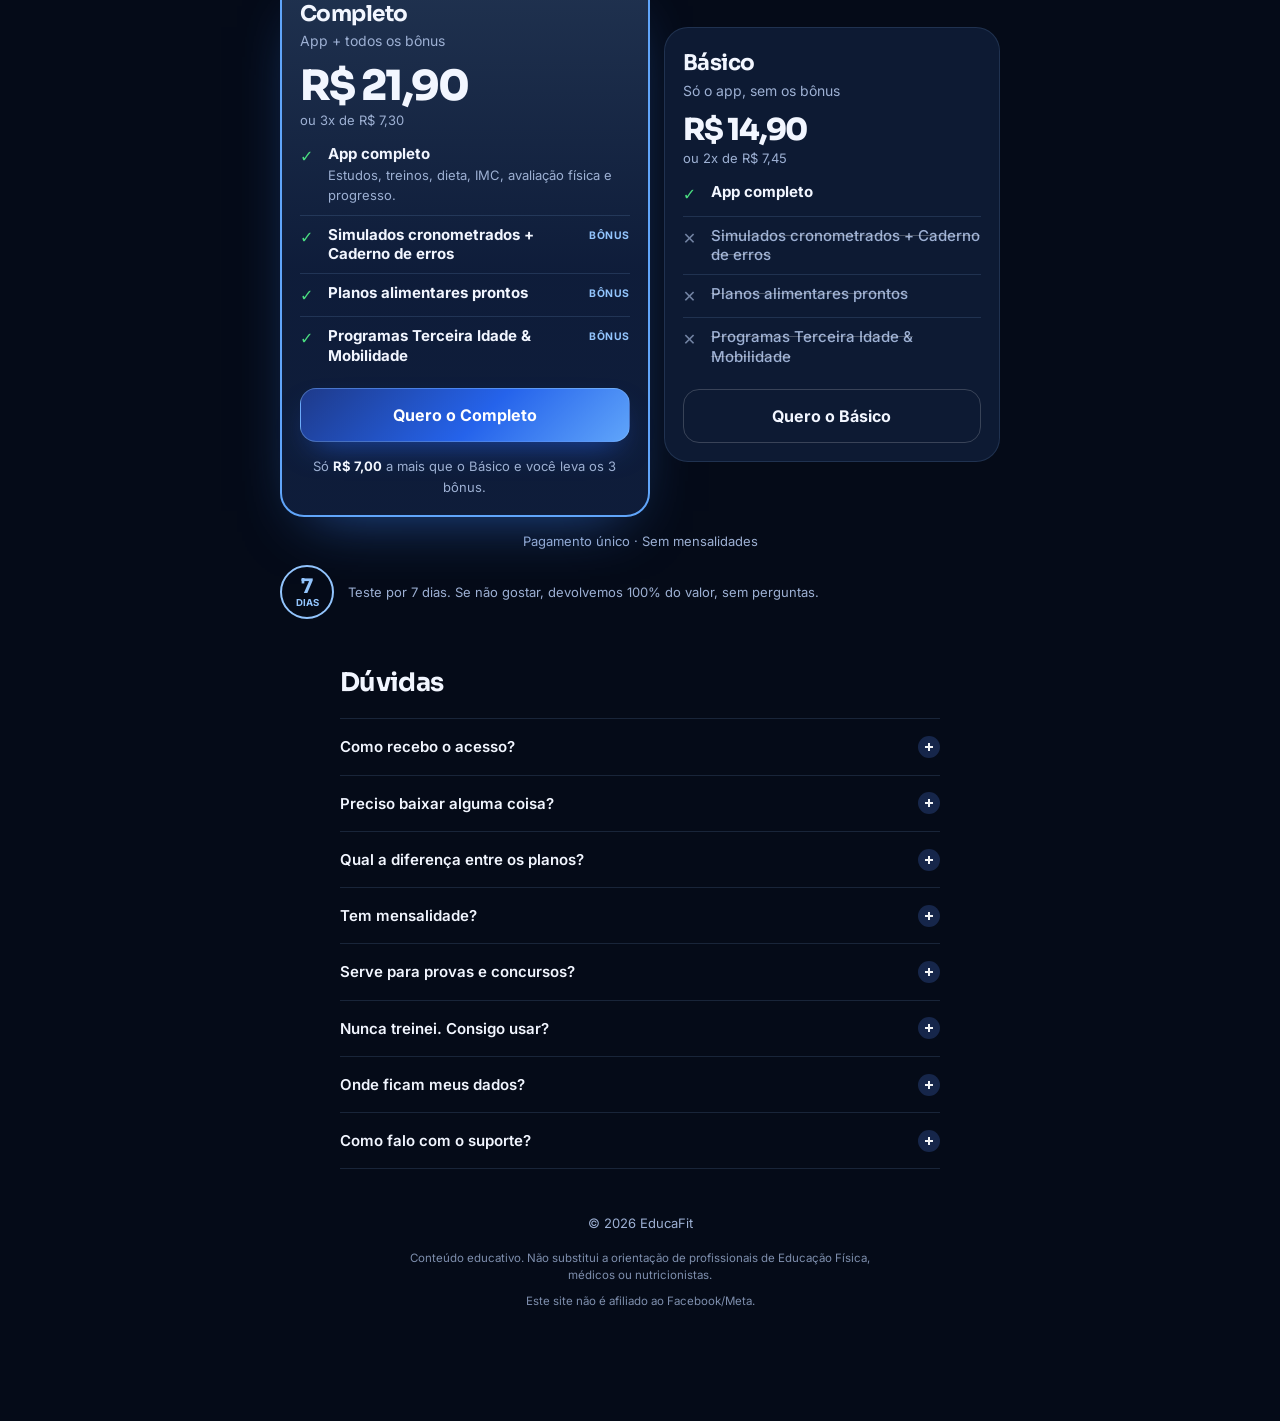
==== commit b4563187: "feat: azul em dois tons, copy central "Pare de ... no improviso" e favicon novo - Paleta: azul claro" ====
--- a/index.html
+++ b/index.html
@@ -20,7 +20,9 @@
   <meta name="twitter:title" content="EducaFit · Estudos, Treino em Casa e Dieta em um só app">
   <meta name="twitter:description" content="Estudos para provas, treinos em casa, dieta com calculadora de alimentos e teste de IMC em um só app.">
   <meta name="twitter:image" content="https://edfisicapro.vercel.app/assets/img/og-image.png">
-  <link rel="icon" href="./assets/img/favicon.svg" type="image/svg+xml">
+  <link rel="icon" href="./assets/img/favicon.svg?v=3" type="image/svg+xml">
+  <link rel="icon" href="./assets/img/favicon-32.png?v=3" type="image/png" sizes="32x32">
+  <link rel="apple-touch-icon" href="./assets/img/apple-touch-icon.png?v=3">
   <link rel="preload" href="./assets/fonts/sora-latin.woff2" as="font" type="font/woff2" crossorigin>
   <link rel="stylesheet" href="./assets/css/style.css">
   <script type="module" src="./assets/js/main.js"></script>
@@ -30,7 +32,7 @@
 
   <header class="top">
     <a href="#main" class="brand" aria-label="EducaFit, início">
-      <svg viewBox="0 0 48 48" width="30" height="30" aria-hidden="true"><rect width="48" height="48" rx="13" fill="#3B82F6"/><g fill="none" stroke="#FFFFFF" stroke-width="4.6" stroke-linecap="round" stroke-linejoin="round"><path d="M15 38V17h7l11-6.5"/><path d="M15 38h16M15 27.5h11"/><path d="M27.5 9.5l6 .7-1.7 5.8"/></g></svg>
+      <svg viewBox="0 0 48 48" width="30" height="30" aria-hidden="true"><rect width="48" height="48" rx="13" fill="#1E3A8A"/><g fill="none" stroke="#BFDBFE" stroke-width="4.6" stroke-linecap="round" stroke-linejoin="round"><path d="M15 38V17h7l11-6.5"/><path d="M15 38h16M15 27.5h11"/><path d="M27.5 9.5l6 .7-1.7 5.8"/></g></svg>
       <span class="wm">Educa<em>Fit</em></span>
     </a>
     <a class="top-login" href="#oferta">Ver planos</a>
@@ -40,11 +42,13 @@
 
     <!-- 1. Hero + iPhone interativo -->
     <section class="hero" aria-labelledby="hero-title">
-      <h1 id="hero-title" aria-label="Seu app para passar na prova, treinar em casa e comer melhor.">
-        <span aria-hidden="true">Seu app para</span>
-        <span class="rot" aria-hidden="true" data-rot><span class="rot-w is-on"><span class="mark">passar na prova.</span></span><span class="rot-w"><span class="mark">treinar em casa.</span></span><span class="rot-w"><span class="mark">comer melhor.</span></span><span class="rot-w"><span class="mark">dar aula.</span></span></span>
+      <p class="pill-new"><span>Novo</span> O app completo de Educação Física</p>
+      <h1 id="hero-title" aria-label="Pare de estudar, treinar e comer no improviso.">
+        <span aria-hidden="true">Pare de</span>
+        <span class="rot rot--word" aria-hidden="true" data-rot><span class="rot-w is-on">estudar</span><span class="rot-w">treinar</span><span class="rot-w">comer</span></span>
+        <span aria-hidden="true">no <span class="mark">improviso.</span></span>
       </h1>
-      <p class="hero-sub">Estudo, treino e dieta num app só. <strong>Sem mensalidade.</strong></p>
+      <p class="hero-sub">O EducaFit organiza seus <b>estudos, treinos e dieta</b> num app só. <strong>Pague uma vez, use para sempre.</strong></p>
       <ul class="offer-list">
         <li><i data-i="book"></i><span><b><span data-cfg="contentStats.subjects" data-fmt="int">6</span> matérias</b> com resumo e flashcards</span></li>
         <li><i data-i="timer"></i><span><b><span data-cfg="contentStats.questions" data-fmt="int">90</span> questões</b> e simulados</span></li>
@@ -157,7 +161,7 @@
 
         <figure class="gal-item">
           <div class="tilt"><div class="iphone iphone--gal"><div class="iphone-screen"><div class="scr scr--static">
-            <div class="m-brand"><span class="m-logo"><svg viewBox="0 0 48 48" width="14" height="14" aria-hidden="true"><rect width="48" height="48" rx="13" fill="#3B82F6"/><g fill="none" stroke="#FFFFFF" stroke-width="4.6" stroke-linecap="round" stroke-linejoin="round"><path d="M15 38V17h7l11-6.5"/><path d="M15 38h16M15 27.5h11"/><path d="M27.5 9.5l6 .7-1.7 5.8"/></g></svg></span><b>Educa<em>Fit</em></b></div>
+            <div class="m-brand"><span class="m-logo"><svg viewBox="0 0 48 48" width="14" height="14" aria-hidden="true"><rect width="48" height="48" rx="13" fill="#1E3A8A"/><g fill="none" stroke="#BFDBFE" stroke-width="4.6" stroke-linecap="round" stroke-linejoin="round"><path d="M15 38V17h7l11-6.5"/><path d="M15 38h16M15 27.5h11"/><path d="M27.5 9.5l6 .7-1.7 5.8"/></g></svg></span><b>Educa<em>Fit</em></b></div>
             <b class="m-title">Bem-vindo de volta</b>
             <span class="dim m-s">Entre para continuar de onde parou.</span>
             <div class="m-tabs"><span class="on">Entrar</span><span>Criar conta</span></div>
@@ -241,7 +245,7 @@
         <div class="iphone iphone--sm fan-l">
           <div class="iphone-screen">
             <div class="scr scr--static">
-              <div class="m-brand"><span class="m-logo"><svg viewBox="0 0 48 48" width="14" height="14" aria-hidden="true"><rect width="48" height="48" rx="13" fill="#3B82F6"/><g fill="none" stroke="#FFFFFF" stroke-width="4.6" stroke-linecap="round" stroke-linejoin="round"><path d="M15 38V17h7l11-6.5"/><path d="M15 38h16M15 27.5h11"/><path d="M27.5 9.5l6 .7-1.7 5.8"/></g></svg></span><b>Educa<em>Fit</em></b></div>
+              <div class="m-brand"><span class="m-logo"><svg viewBox="0 0 48 48" width="14" height="14" aria-hidden="true"><rect width="48" height="48" rx="13" fill="#1E3A8A"/><g fill="none" stroke="#BFDBFE" stroke-width="4.6" stroke-linecap="round" stroke-linejoin="round"><path d="M15 38V17h7l11-6.5"/><path d="M15 38h16M15 27.5h11"/><path d="M27.5 9.5l6 .7-1.7 5.8"/></g></svg></span><b>Educa<em>Fit</em></b></div>
               <b class="m-title">Crie sua conta</b>
               <span class="dim m-s">Leva menos de um minuto.</span>
               <div class="m-tabs"><span>Entrar</span><span class="on">Criar conta</span></div>
--- a/assets/css/style.css
+++ b/assets/css/style.css
@@ -681,3 +681,43 @@
 .a-mis p i { width: 1.3em; height: 1.3em; border-radius: 50%; border: 2px solid rgba(255,255,255,.6); display: grid; place-items: center; font-style: normal; font-size: .75em; }
 .a-mis p.is-done i { background: #fff; color: #2563EB; border-color: #fff; }
 .a-mis p.is-done { text-decoration: line-through; text-decoration-color: rgba(255,255,255,.5); }
+
+/* ===================================================================
+   AZUL EM DOIS TONS: azul claro junto com azul escuro
+   =================================================================== */
+:root { --y: #60A5FA; --y-2: #93C5FD; --blue-d: #1E3A8A; --blue-l: #BFDBFE; --line: rgba(147, 197, 253, .14); }
+.btn-main {
+  background: linear-gradient(135deg, #1E3A8A 0%, #2563EB 55%, #60A5FA 100%); color: #fff;
+  border: 1px solid rgba(147, 197, 253, .35); box-shadow: 0 14px 32px -14px rgba(37, 99, 235, .75);
+}
+.btn-price { background: rgba(191, 219, 254, .2); color: #EFF6FF; }
+.offer-list i, .mod i { background: linear-gradient(135deg, #DBEAFE, #93C5FD); color: #1E3A8A; }
+.mark::after, .rot-w .mark::after, .rot-w.is-on .mark::after { background: linear-gradient(90deg, #1E40AF, #93C5FD); }
+.hero-sub strong, .wm em, .m-brand b em, .nums b::after, .lbl--y, .ring-c span, .offer-count .timer, .plan .incl .tag, .faq details p a { color: #93C5FD; }
+.show-ind { background: linear-gradient(135deg, #BFDBFE, #93C5FD); }
+.show-tabs button[aria-selected="true"] { color: #1E3A8A; }
+.plan--full { border-color: #60A5FA; background: linear-gradient(180deg, rgba(147, 197, 253, .14), rgba(30, 58, 138, .08) 55%), var(--surface); }
+.plan-badge { background: #BFDBFE; color: #1E3A8A; }
+.car-dots button.on { background: linear-gradient(90deg, #1E40AF, #93C5FD); }
+.who-tag { background: #BFDBFE; color: #1E3A8A; }
+.guar-seal { border-color: #93C5FD; color: #93C5FD; }
+.top-login { background: rgba(30, 58, 138, .35); border-color: rgba(147, 197, 253, .3); color: #EFF6FF; }
+.faq details[open] summary::after { background-color: #93C5FD;
+  background-image: url("data:image/svg+xml,%3Csvg xmlns='http://www.w3.org/2000/svg' width='10' height='10' fill='none' stroke='%231E3A8A' stroke-width='2'%3E%3Cpath d='M5 1v8M1 5h8'/%3E%3C/svg%3E"); }
+.a-next, .a-mis, .m-btn { background: linear-gradient(135deg, #1E3A8A, #2563EB 55%, #60A5FA); }
+.a-av { background: linear-gradient(135deg, #BFDBFE, #93C5FD); color: #1E3A8A; }
+.a-quick i, .mod i svg { color: inherit; }
+.a-nav .on i { background: #BFDBFE; color: #1E3A8A; }
+
+/* Copy central: selo, palavra que troca em degradê e destaque */
+.pill-new { display: inline-flex; align-items: center; gap: 8px; padding: 5px 12px 5px 5px; margin-bottom: 14px; border-radius: 999px; background: rgba(30, 58, 138, .45); border: 1px solid rgba(147, 197, 253, .3); font-size: .78rem; font-weight: 600; color: #DBEAFE; }
+.pill-new span { padding: 3px 9px; border-radius: 999px; background: #BFDBFE; color: #1E3A8A; font-size: .68rem; font-weight: 800; text-transform: uppercase; letter-spacing: .05em; }
+.hero h1 > span { display: block; }
+.rot--word { font-size: 1em !important; }
+.rot--word .rot-w {
+  background: linear-gradient(90deg, #DBEAFE, #93C5FD 45%, #3B82F6); -webkit-background-clip: text; background-clip: text;
+  color: transparent; -webkit-text-fill-color: transparent; padding-right: .1em;
+}
+.hero-sub b { color: var(--text); font-weight: 600; }
+.hero-sub strong { display: block; margin-top: 6px; color: #93C5FD; }
+@media (prefers-reduced-motion: reduce) { .rot--word .rot-w:first-child { display: block; } }
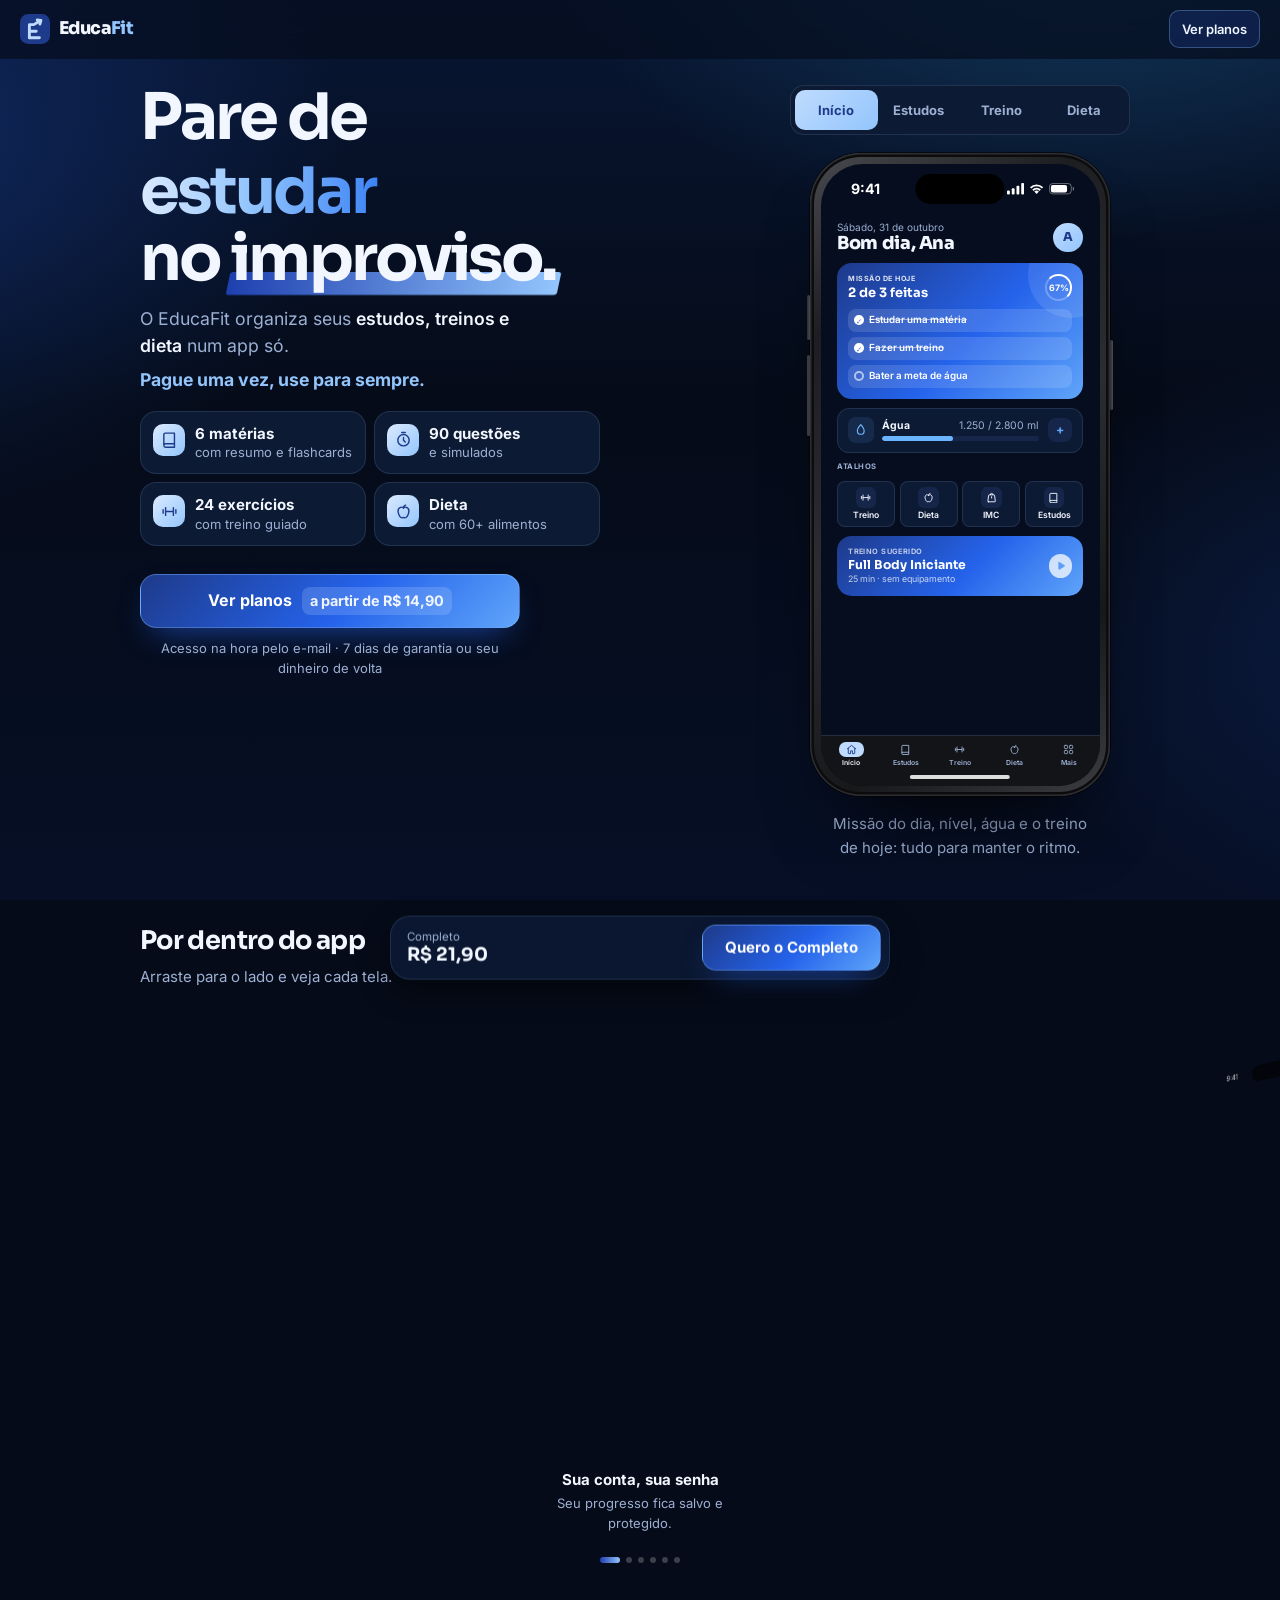
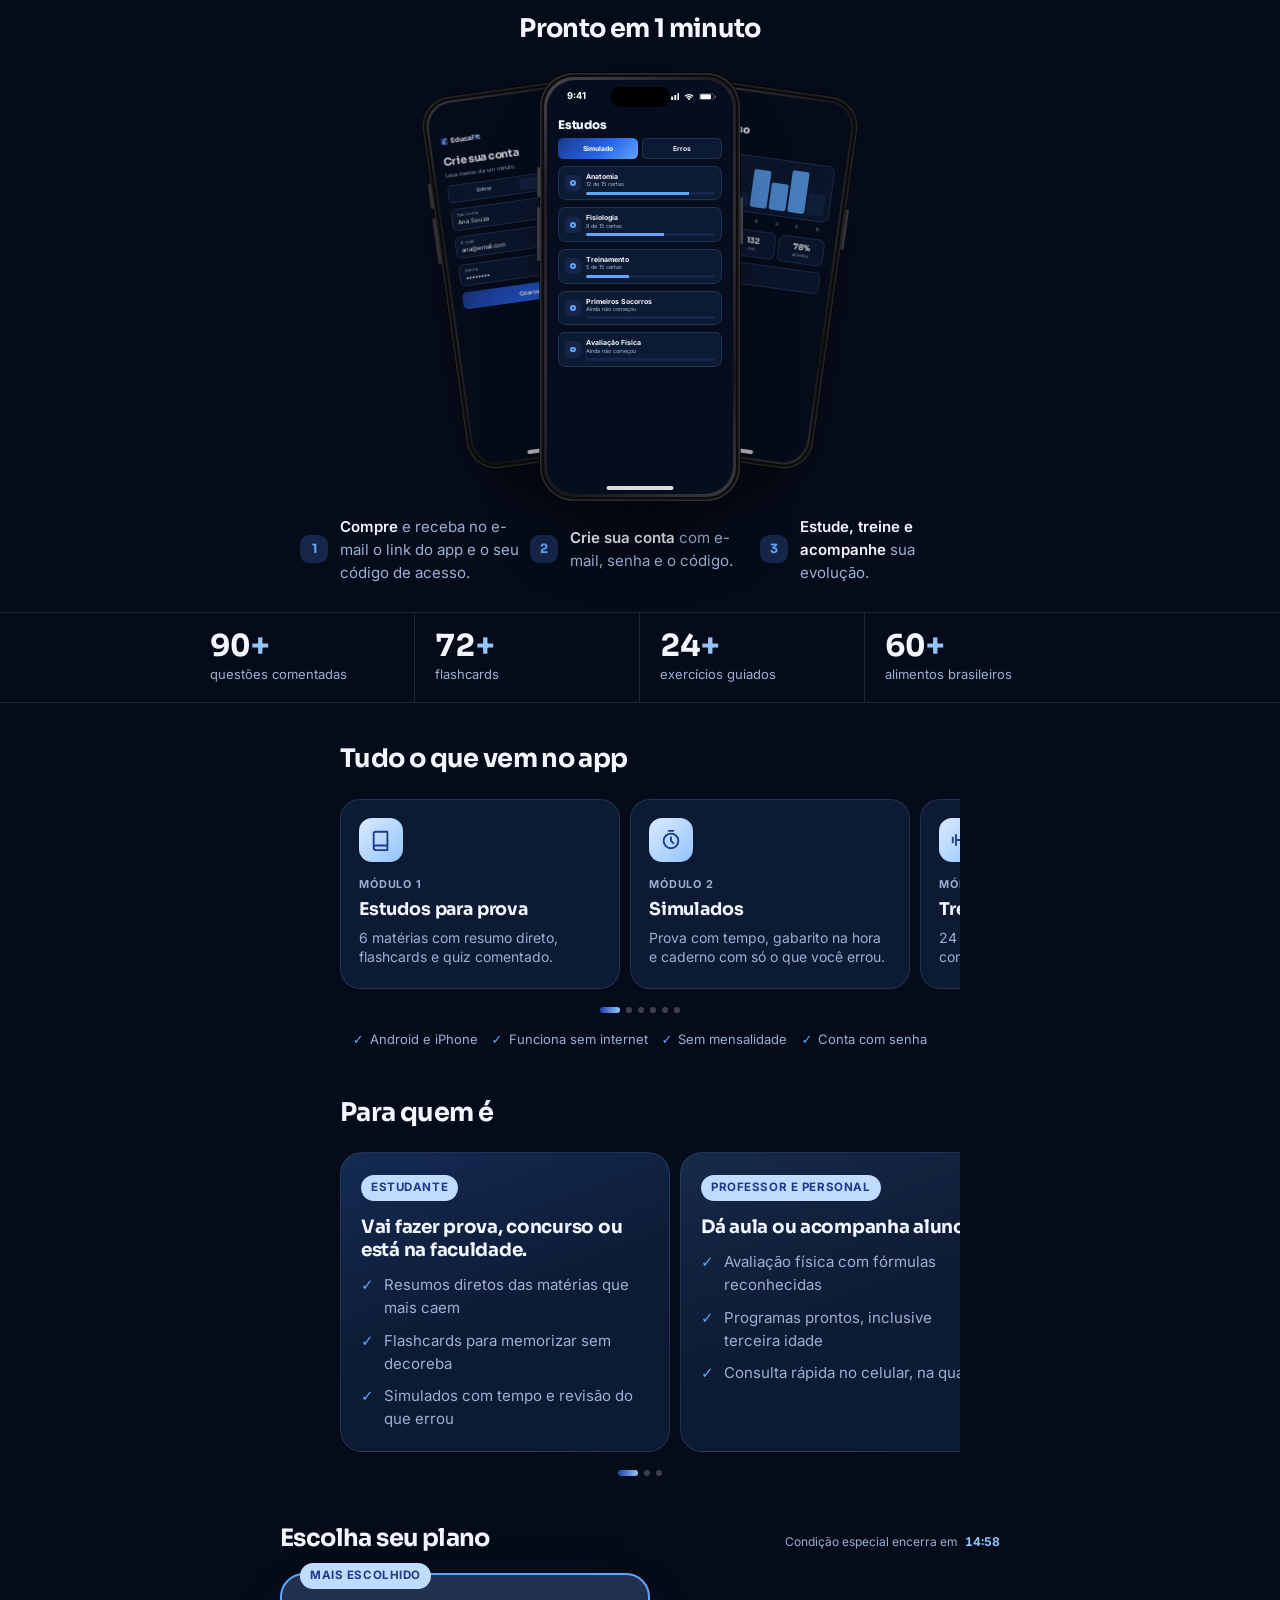
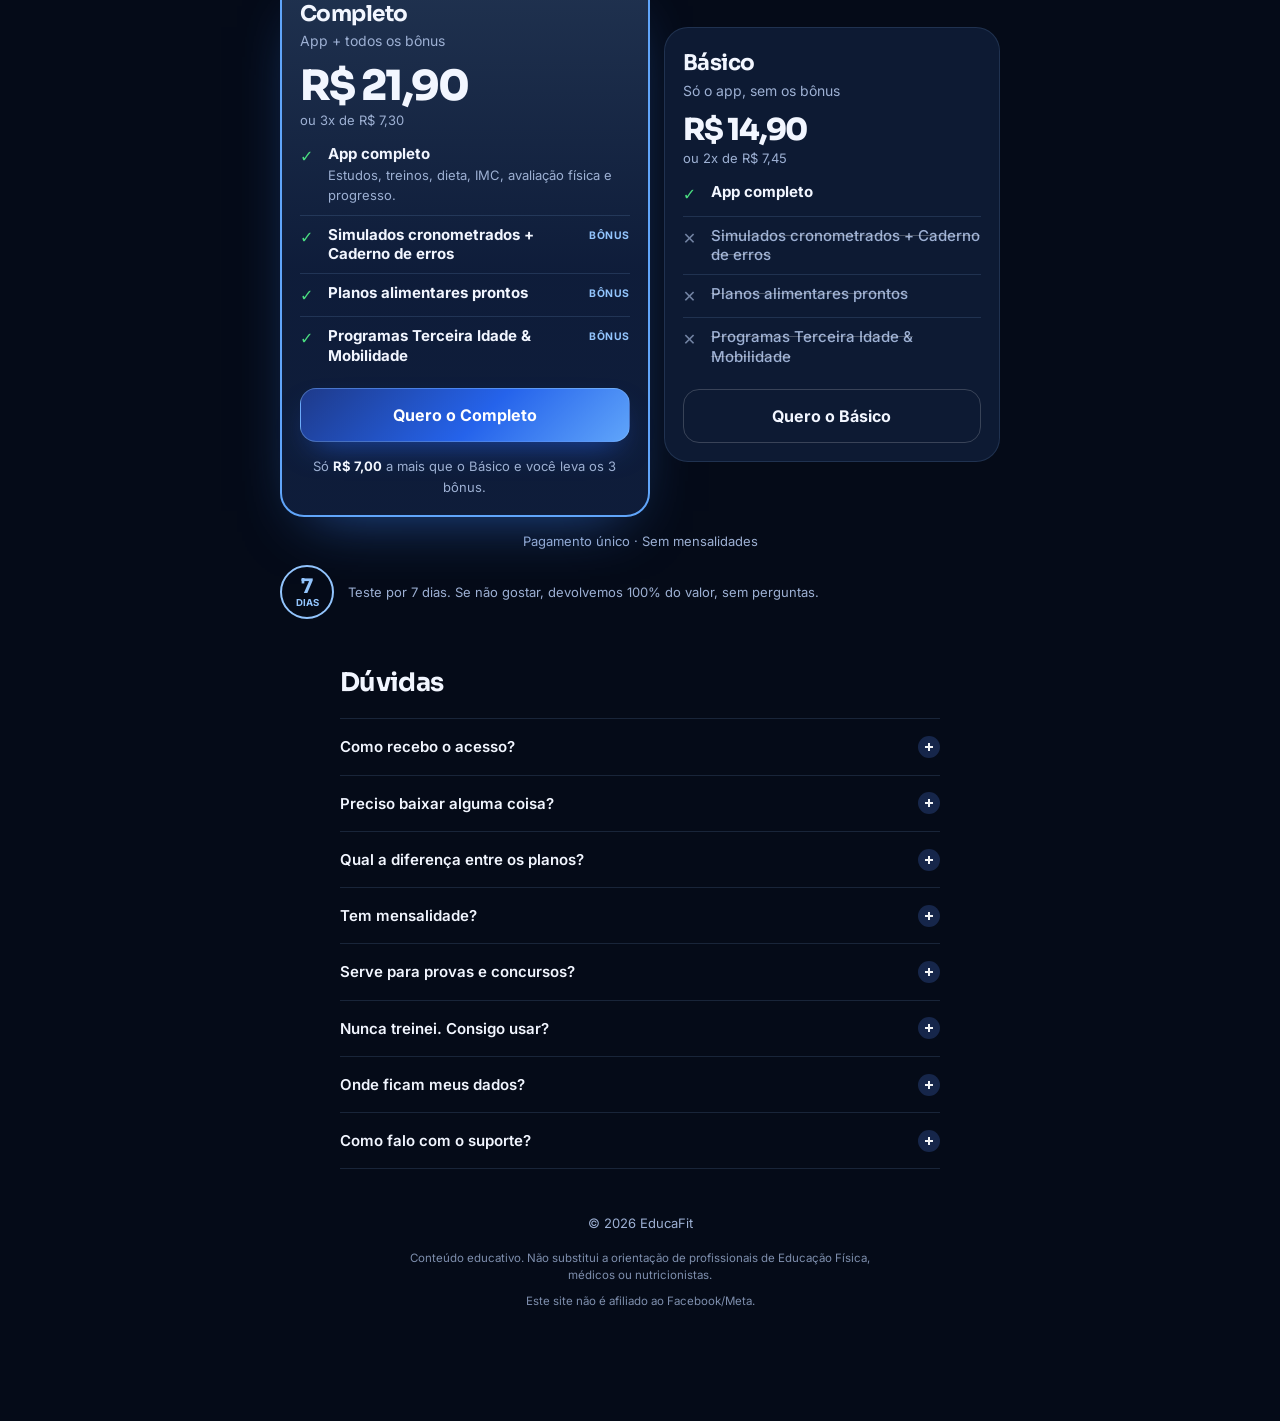
==== commit c24a1eb2: "fix: tira o selo "Novo" do topo do site O titulo "Pare de ... no improviso." passa a ser a primeira " ====
--- a/index.html
+++ b/index.html
@@ -42,7 +42,6 @@
 
     <!-- 1. Hero + iPhone interativo -->
     <section class="hero" aria-labelledby="hero-title">
-      <p class="pill-new"><span>Novo</span> O app completo de Educação Física</p>
       <h1 id="hero-title" aria-label="Pare de estudar, treinar e comer no improviso.">
         <span aria-hidden="true">Pare de</span>
         <span class="rot rot--word" aria-hidden="true" data-rot><span class="rot-w is-on">estudar</span><span class="rot-w">treinar</span><span class="rot-w">comer</span></span>
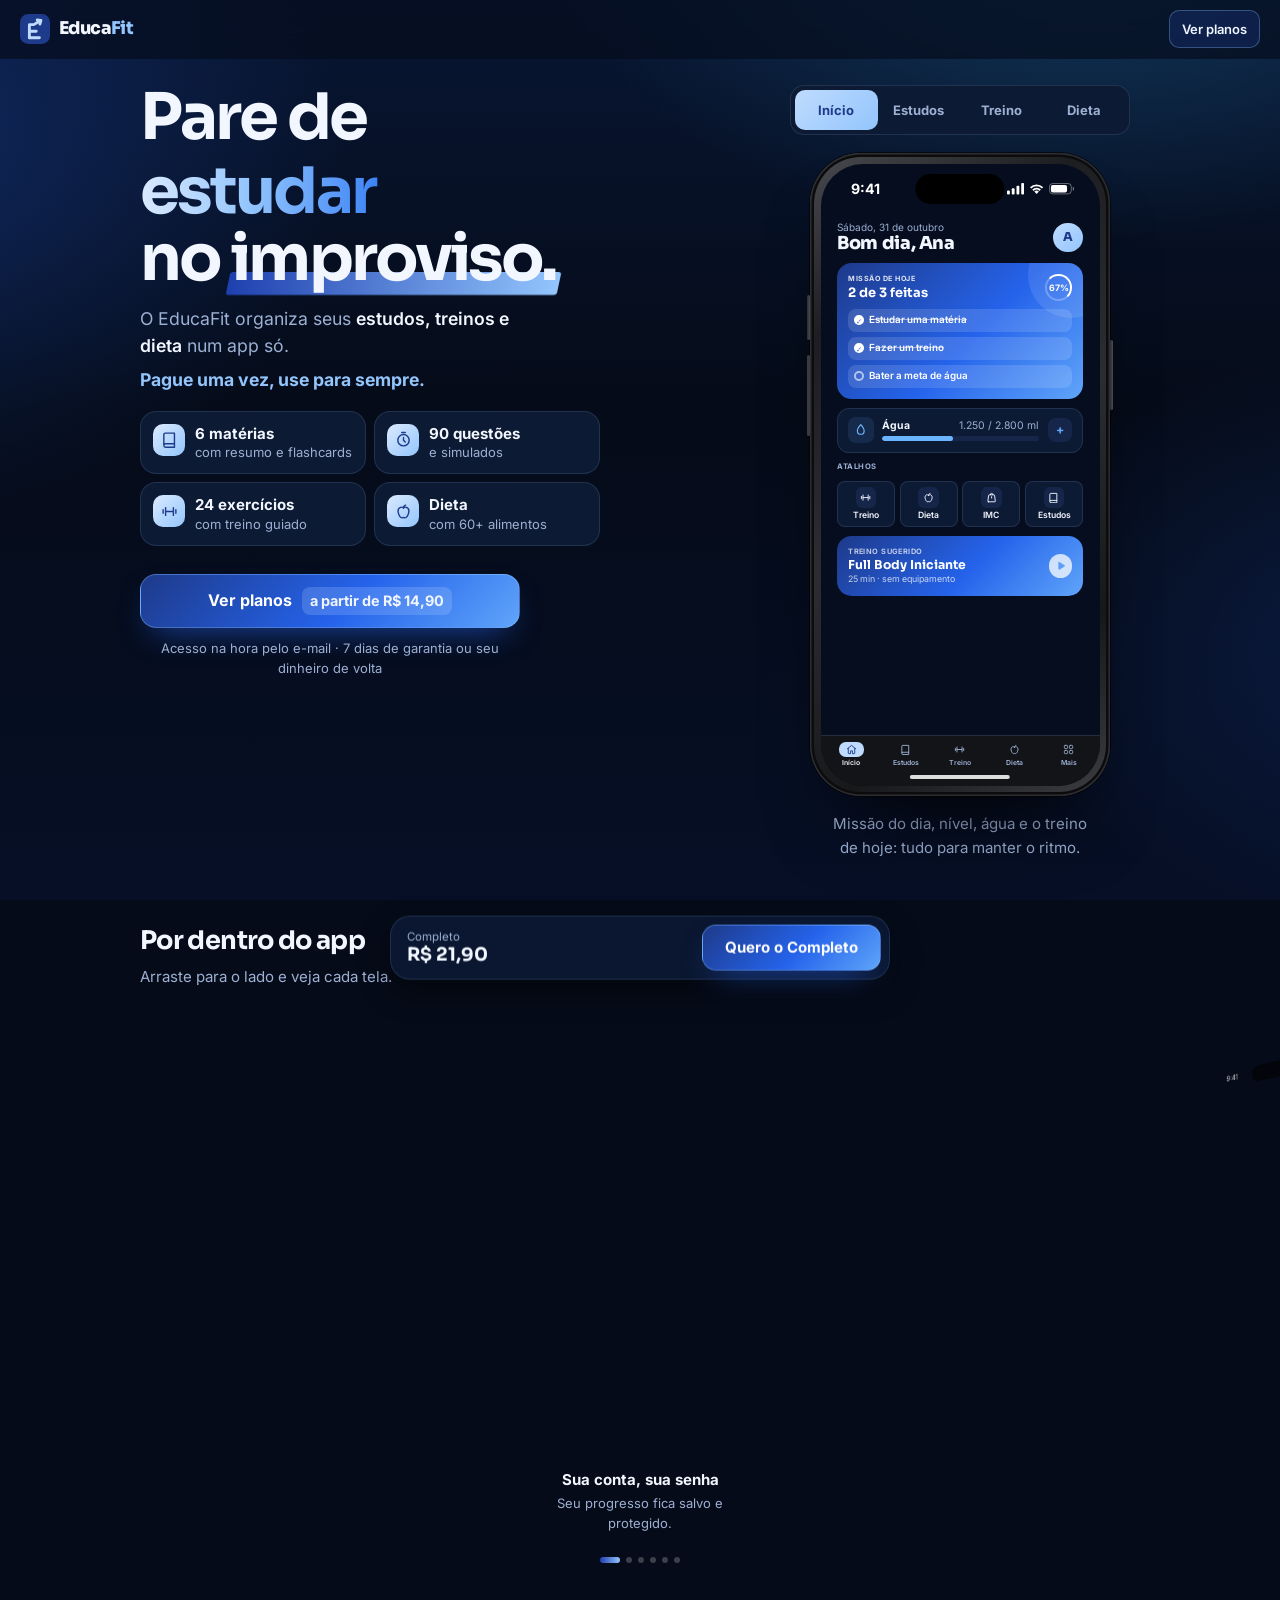
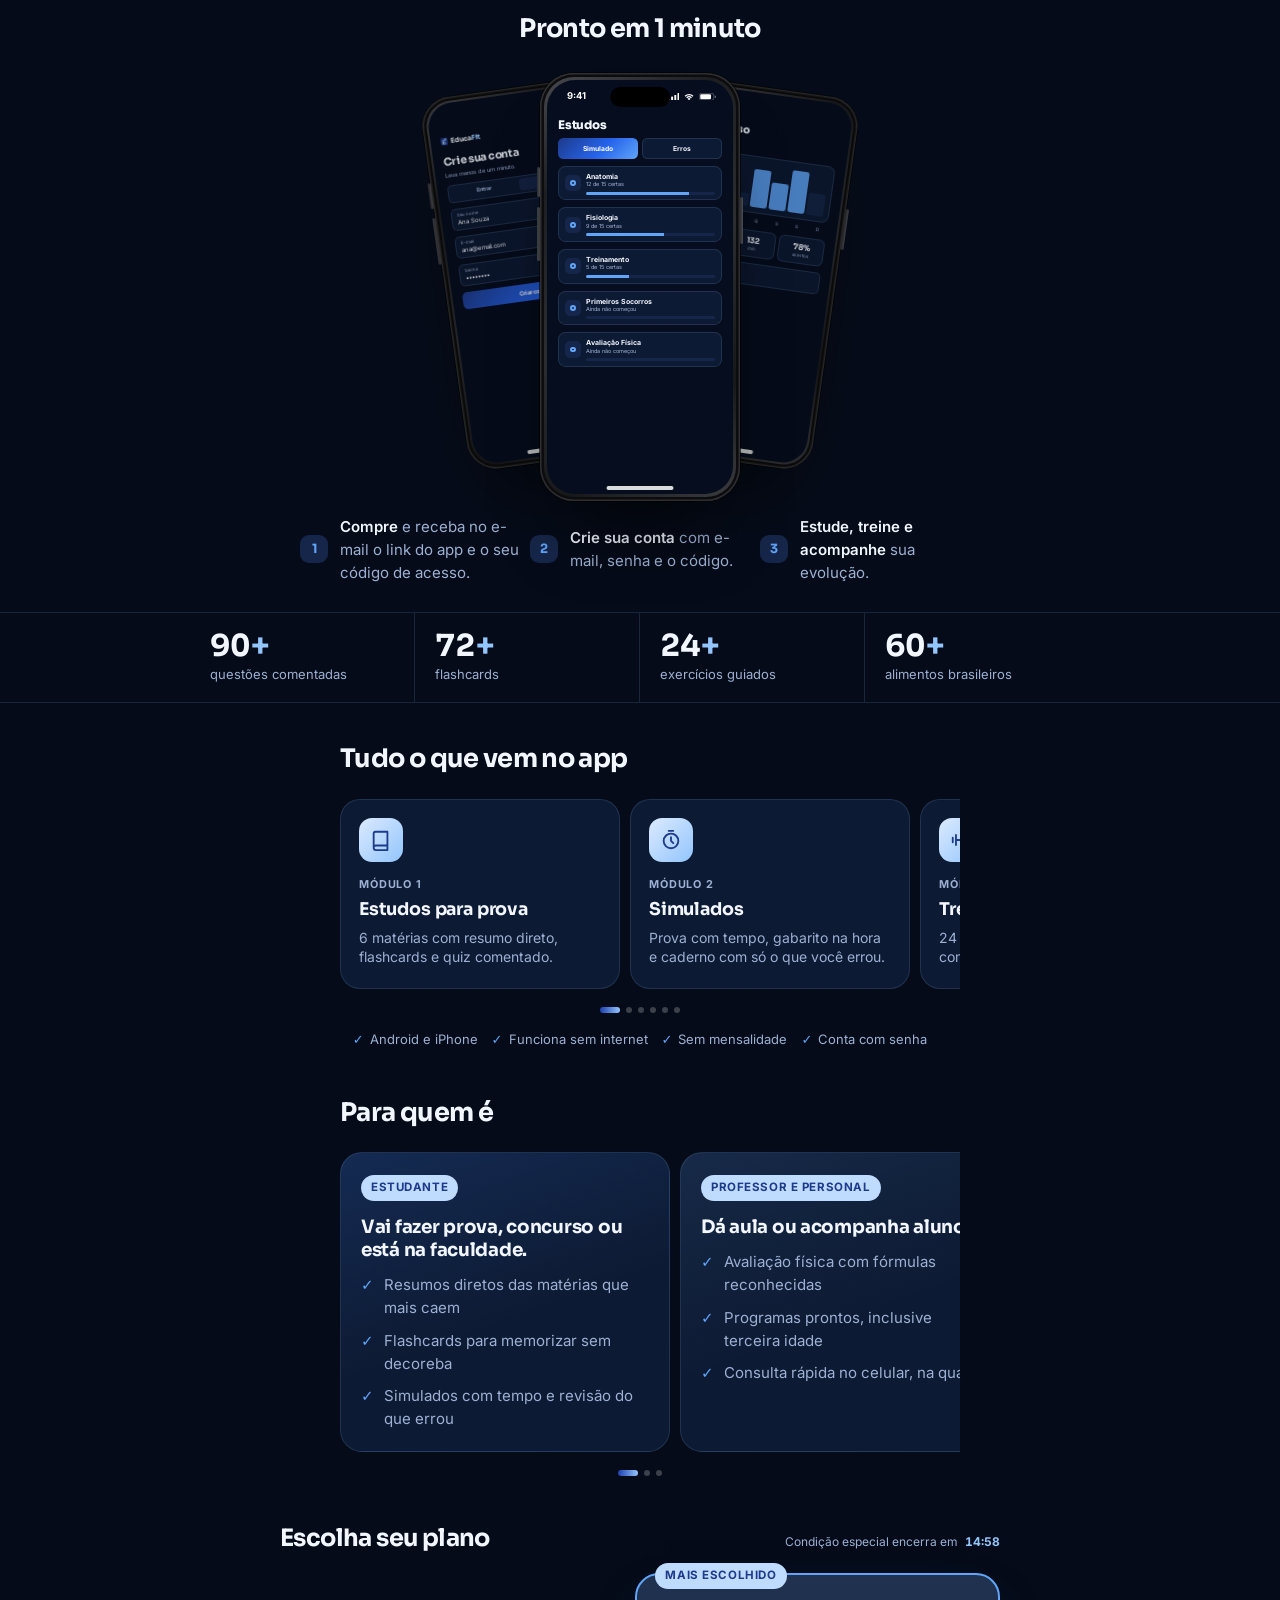
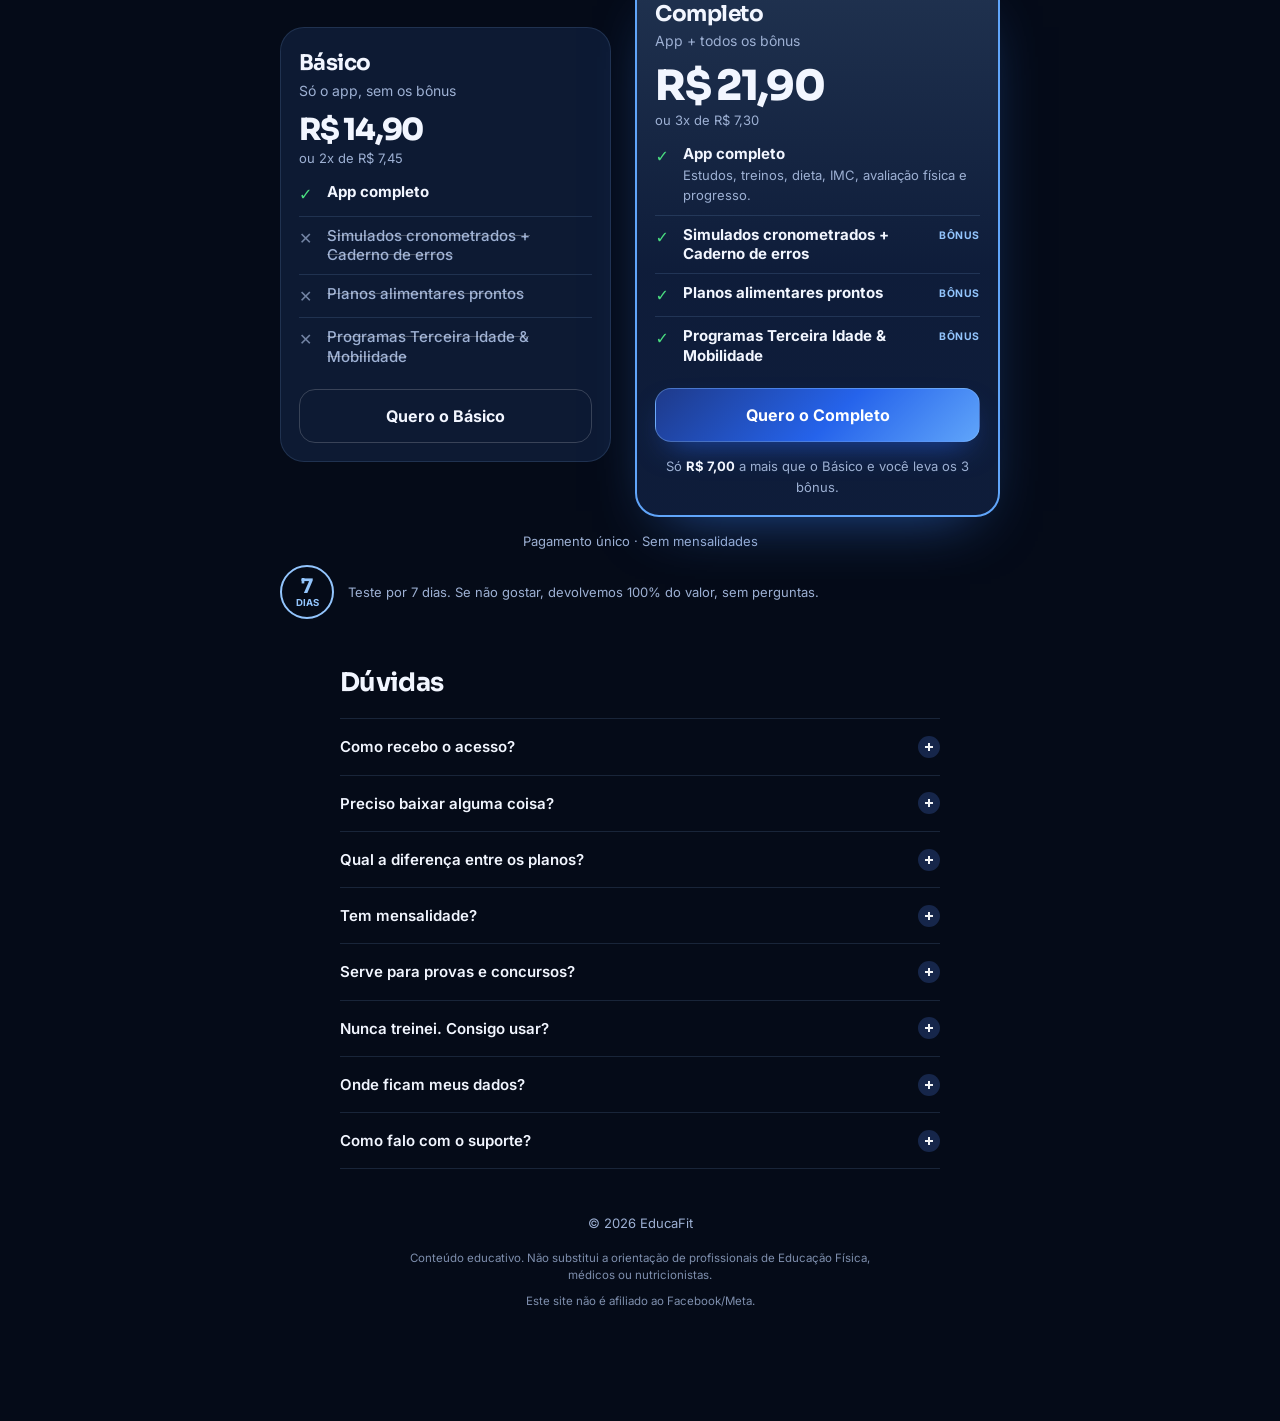
==== commit 23c3937b: "fix: carrossel arrasta em cima dos iPhones e plano Basico antes do Completo - touch-action: pan-y fi" ====
--- a/index.html
+++ b/index.html
@@ -369,6 +369,20 @@
       </div>
 
       <div class="plans">
+        <!-- Básico -->
+        <article class="plan plan--basic" aria-labelledby="plan-basic-name" data-plan-basic>
+          <div class="plan-head">
+            <h3 id="plan-basic-name" data-cfg="plans.basic.name">Básico</h3>
+            <p data-cfg="plans.basic.tagline">Só o app, sem os bônus</p>
+          </div>
+          <div class="plan-price plan-price--sm">
+            <b data-cfg="derived.basicBRL">R$&nbsp;14,90</b>
+            <span data-cfg="plans.basic.installmentsText">ou 2x de R$ 7,45</span>
+          </div>
+          <ul class="incl incl--basic" data-render="included-basic"></ul>
+          <a class="btn btn-ghost btn-full" href="#oferta" data-cta="basic">Quero o Básico</a>
+        </article>
+
         <!-- Completo (destacado) -->
         <article class="plan plan--full" aria-labelledby="plan-full-name">
           <span class="plan-badge" data-cfg="plans.full.badge">Mais escolhido</span>
@@ -384,20 +398,6 @@
           <ul class="incl" data-render="included-full"></ul>
           <a class="btn btn-main btn-full" href="#oferta" data-cta="full">Quero o Completo</a>
           <p class="plan-delta" data-plan-delta>Só <b data-cfg="derived.deltaBRL">R$&nbsp;7,00</b> a mais que o Básico e você leva os <span data-cfg="derived.bonusCount">3</span> bônus.</p>
-        </article>
-
-        <!-- Básico -->
-        <article class="plan plan--basic" aria-labelledby="plan-basic-name" data-plan-basic>
-          <div class="plan-head">
-            <h3 id="plan-basic-name" data-cfg="plans.basic.name">Básico</h3>
-            <p data-cfg="plans.basic.tagline">Só o app, sem os bônus</p>
-          </div>
-          <div class="plan-price plan-price--sm">
-            <b data-cfg="derived.basicBRL">R$&nbsp;14,90</b>
-            <span data-cfg="plans.basic.installmentsText">ou 2x de R$ 7,45</span>
-          </div>
-          <ul class="incl incl--basic" data-render="included-basic"></ul>
-          <a class="btn btn-ghost btn-full" href="#oferta" data-cta="basic">Quero o Básico</a>
         </article>
       </div>
 
--- a/assets/css/style.css
+++ b/assets/css/style.css
@@ -133,7 +133,7 @@
 .iphone::after { right: -3px; top: 29%; height: 11%; }
 .iphone-screen {
   position: relative; height: 100%; overflow: hidden; border-radius: calc(var(--w) * .14);
-  background: #060D1E; isolation: isolate; touch-action: pan-y;
+  background: #060D1E; isolation: isolate;
 }
 .ip-island {
   position: absolute; z-index: 5; top: calc(var(--w) * .035); left: 50%; transform: translateX(-50%);
@@ -508,7 +508,7 @@
 .sticky-p span { order: -1; }
 @media (min-width: 720px) {
   .offer { max-width: 760px; }
-  .plans { grid-template-columns: 1.1fr 1fr; align-items: center; }
+  .plans { grid-template-columns: 1fr 1.1fr; align-items: center; }
 }
 
 /* Wordmark: "PRO" com contorno amarelo */
@@ -721,3 +721,11 @@
 .hero-sub b { color: var(--text); font-weight: 600; }
 .hero-sub strong { display: block; margin-top: 6px; color: #93C5FD; }
 @media (prefers-reduced-motion: reduce) { .rot--word .rot-w:first-child { display: block; } }
+
+
+/* Carrossel "Por dentro do app": arrastar em cima do iPhone */
+.iphone--hero .iphone-screen { touch-action: pan-y; }        /* o iPhone do topo tem arrastar próprio */
+.gal .tilt { pointer-events: none; }                          /* o toque vai direto para o carrossel */
+.gal-track { touch-action: pan-x pan-y; -webkit-overflow-scrolling: touch; }
+.gal-track > .gal-item { scroll-snap-stop: always; }          /* para em um iPhone por vez */
+.plans { gap: 24px; }
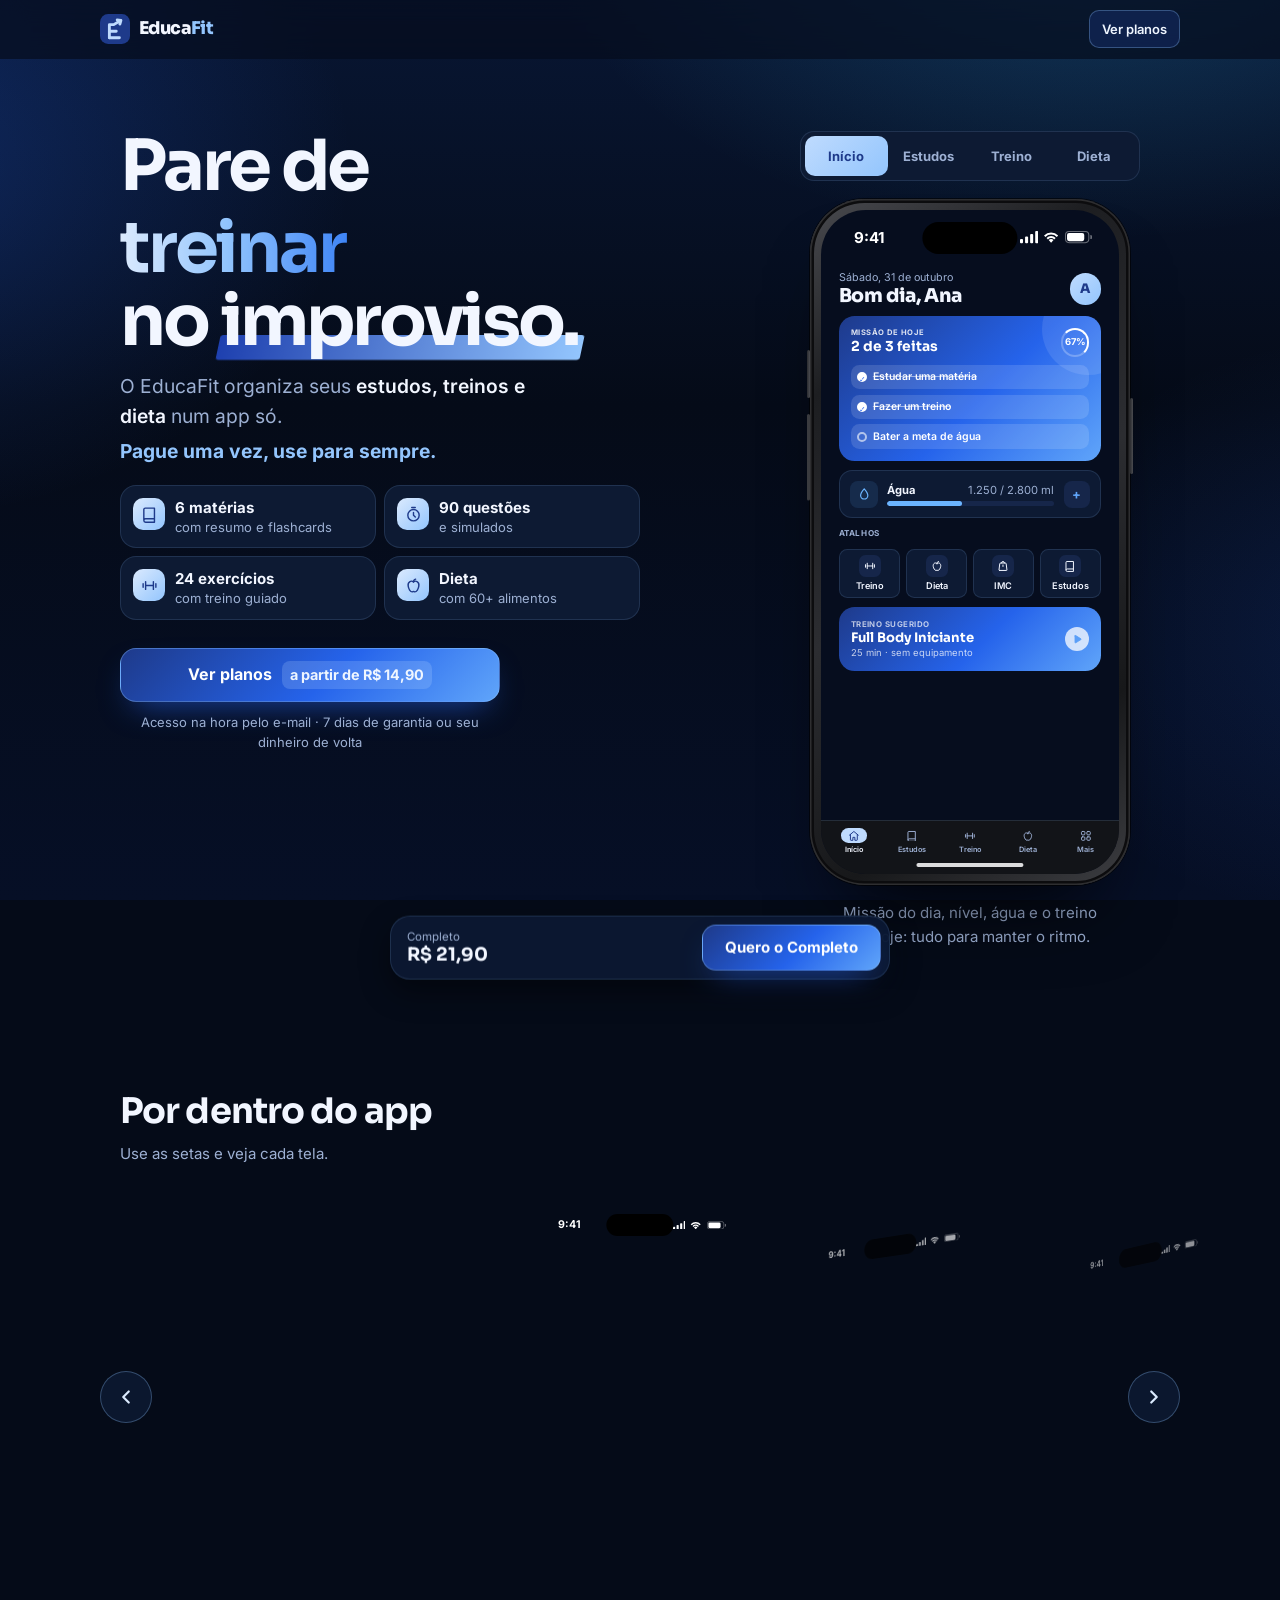
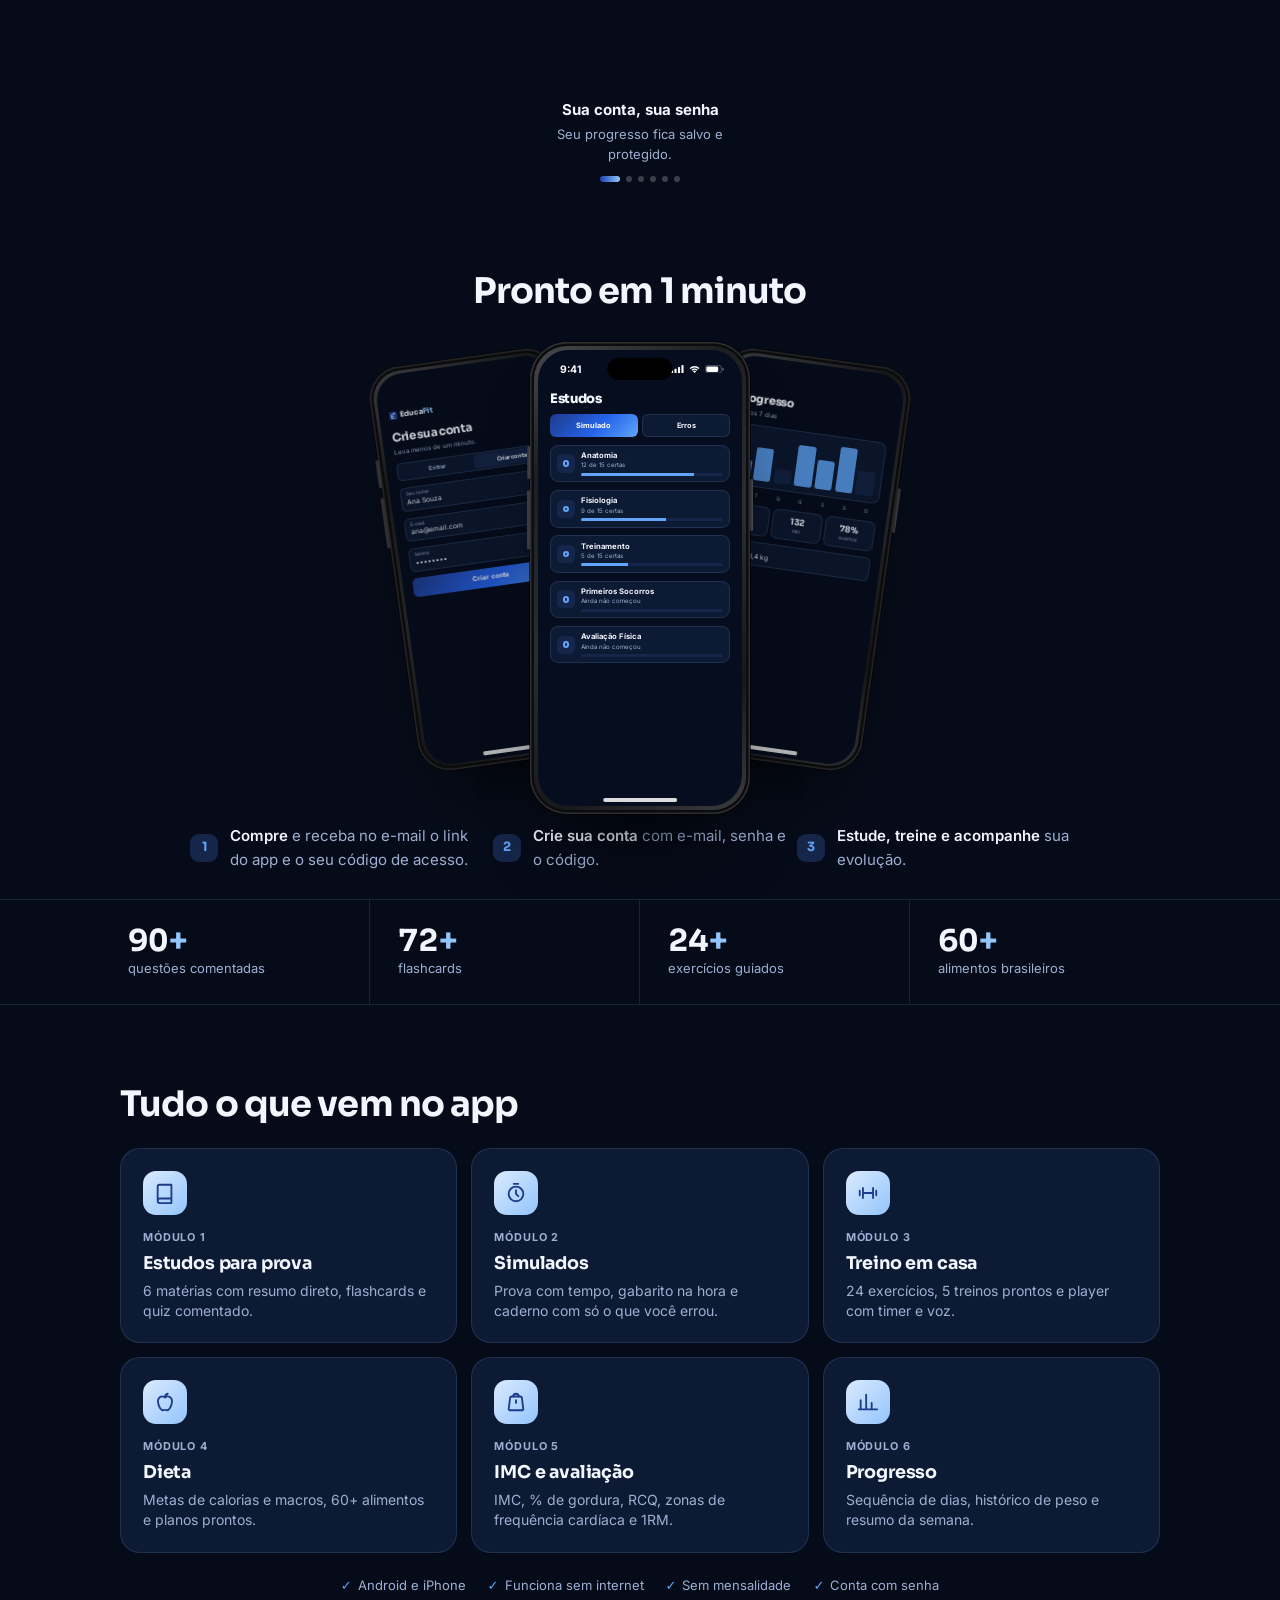
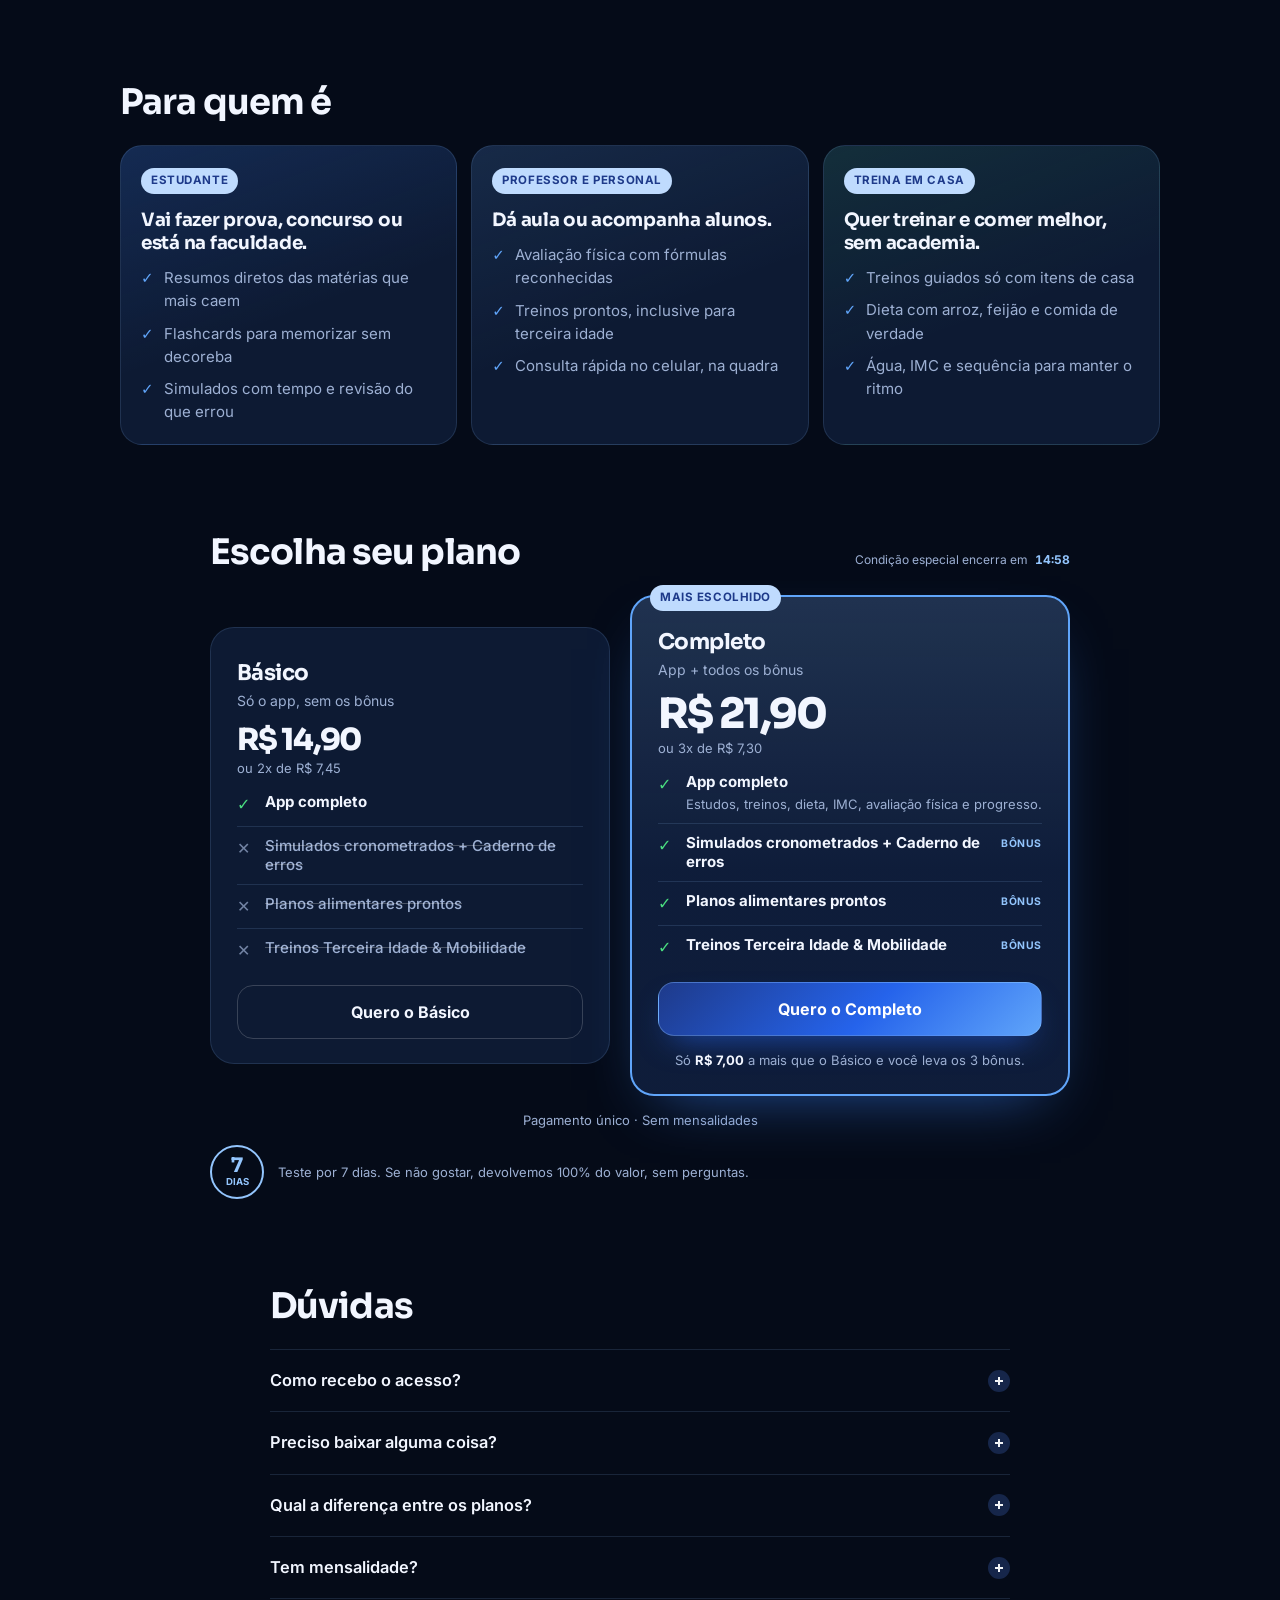
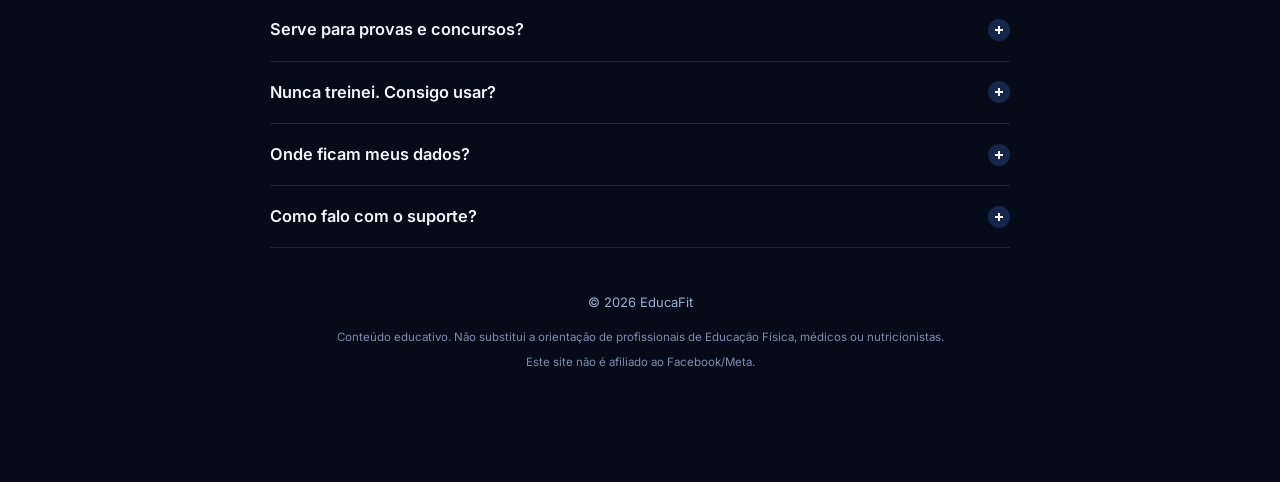
==== commit ecb077db: "feat: "Treinos prontos" no lugar de "Programas" e site melhor no computador - App: botao, titulo, vo" ====
--- a/index.html
+++ b/index.html
@@ -154,7 +154,7 @@
     <section class="gal" aria-labelledby="gal-title">
       <div class="gal-head">
         <h2 id="gal-title">Por dentro do app</h2>
-        <p>Arraste para o lado e veja cada tela.</p>
+        <p><span class="m-only">Arraste para o lado</span><span class="d-only">Use as setas</span> e veja cada tela.</p>
       </div>
       <div class="car gal-track" data-car data-cover tabindex="0" aria-label="Telas do app">
 
@@ -306,7 +306,7 @@
       <div class="car mods" data-car tabindex="0" aria-label="Módulos do app">
         <div class="mod"><i data-i="book"></i><small>Módulo 1</small><b>Estudos para prova</b><span><span data-cfg="contentStats.subjects" data-fmt="int">6</span> matérias com resumo direto, flashcards e quiz comentado.</span></div>
         <div class="mod"><i data-i="timer"></i><small>Módulo 2</small><b>Simulados</b><span>Prova com tempo, gabarito na hora e caderno com só o que você errou.</span></div>
-        <div class="mod"><i data-i="dumbbell"></i><small>Módulo 3</small><b>Treino em casa</b><span><span data-cfg="contentStats.exercises" data-fmt="int">24</span> exercícios, <span data-cfg="contentStats.programs" data-fmt="int">5</span> programas e player com timer e voz.</span></div>
+        <div class="mod"><i data-i="dumbbell"></i><small>Módulo 3</small><b>Treino em casa</b><span><span data-cfg="contentStats.exercises" data-fmt="int">24</span> exercícios, <span data-cfg="contentStats.programs" data-fmt="int">5</span> treinos prontos e player com timer e voz.</span></div>
         <div class="mod"><i data-i="apple"></i><small>Módulo 4</small><b>Dieta</b><span>Metas de calorias e macros, <span data-cfg="contentStats.foods" data-fmt="int">60</span>+ alimentos e planos prontos.</span></div>
         <div class="mod"><i data-i="scale"></i><small>Módulo 5</small><b>IMC e avaliação</b><span>IMC, % de gordura, RCQ, zonas de frequência cardíaca e 1RM.</span></div>
         <div class="mod"><i data-i="chart"></i><small>Módulo 6</small><b>Progresso</b><span>Sequência de dias, histórico de peso e resumo da semana.</span></div>
@@ -338,7 +338,7 @@
           <p class="who-lead">Dá aula ou acompanha alunos.</p>
           <ul>
             <li>Avaliação física com fórmulas reconhecidas</li>
-            <li>Programas prontos, inclusive terceira idade</li>
+            <li>Treinos prontos, inclusive para terceira idade</li>
             <li>Consulta rápida no celular, na quadra</li>
           </ul>
         </article>
@@ -423,7 +423,7 @@
         </details>
         <details>
           <summary>Qual a diferença entre os planos?</summary>
-          <p>Os dois têm o app completo: estudos, treinos, dieta, IMC e avaliação física. O Completo inclui também os bônus: simulados com caderno de erros, planos alimentares prontos e os programas de Terceira Idade e Mobilidade.</p>
+          <p>Os dois têm o app completo: estudos, treinos, dieta, IMC e avaliação física. O Completo inclui também os bônus: simulados com caderno de erros, planos alimentares prontos e os treinos prontos de Terceira Idade e Mobilidade.</p>
         </details>
         <details>
           <summary>Tem mensalidade?</summary>
@@ -435,7 +435,7 @@
         </details>
         <details>
           <summary>Nunca treinei. Consigo usar?</summary>
-          <p>Consegue. Cada exercício tem passo a passo e erros comuns, os programas começam no iniciante e o player controla o tempo de treino e descanso por você.</p>
+          <p>Consegue. Cada exercício tem passo a passo e erros comuns, os treinos prontos começam no iniciante e o player controla o tempo de treino e descanso por você.</p>
         </details>
         <details>
           <summary>Onde ficam meus dados?</summary>
--- a/assets/css/style.css
+++ b/assets/css/style.css
@@ -729,3 +729,71 @@
 .gal-track { touch-action: pan-x pan-y; -webkit-overflow-scrolling: touch; }
 .gal-track > .gal-item { scroll-snap-stop: always; }          /* para em um iPhone por vez */
 .plans { gap: 24px; }
+
+/* ===================================================================
+   COMPUTADOR (a partir de 960px). Nada aqui vale para o celular.
+   =================================================================== */
+.car-arrow { display: none; }
+@media (min-width: 960px) {
+  /* Topo alinhado com o conteúdo */
+  .top { padding-left: max(var(--pad), calc((100% - 1080px) / 2)); padding-right: max(var(--pad), calc((100% - 1080px) / 2)); }
+
+  /* Primeira dobra: texto e iPhone lado a lado, mais espaço */
+  .hero { max-width: 1080px; grid-template-columns: 1fr 380px; column-gap: 88px; padding-top: 72px; padding-bottom: 64px; align-items: center; }
+  .hero h1 { font-size: 4.4rem; }
+  .hero-sub { font-size: 1.2rem; max-width: 36ch; }
+  .hero > .offer-list { max-width: 520px; }
+  .iphone--hero { --w: 320px; }
+  .show { position: relative; }
+  .show::before { content: ""; position: absolute; z-index: -1; left: 50%; top: 52%; width: 420px; height: 420px; transform: translate(-50%, -50%); border-radius: 50%; background: radial-gradient(circle, rgba(59, 130, 246, .35), transparent 65%); }
+
+  /* Seções na largura do conteúdo */
+  .block { max-width: 1080px; padding-top: 72px; }
+  .block h2, .gal-head h2, .how h2 { font-size: 2.2rem; }
+  .nums ul { max-width: 1080px; }
+  .nums li { padding: 26px 28px; }
+
+  /* Carrossel de iPhones: maior e com setas para quem usa mouse */
+  .gal { position: relative; padding-top: 72px; }
+  .gal-head { max-width: 1080px; }
+  .gal-track { padding-left: calc(50% - 125px); padding-right: calc(50% - 125px); }
+  .gal-item { width: 250px; }
+  .iphone--gal { --w: 226px; }
+  .car-arrow {
+    display: grid; place-items: center; position: absolute; top: 46%; z-index: 5;
+    width: 52px; height: 52px; border-radius: 50%; border: 1px solid rgba(147, 197, 253, .3);
+    background: rgba(13, 26, 51, .85); color: #DBEAFE; cursor: pointer;
+    -webkit-backdrop-filter: blur(10px); backdrop-filter: blur(10px); transition: background 160ms, transform 160ms;
+  }
+  .car-arrow:hover { background: #1E3A8A; transform: scale(1.06); }
+  .car-arrow--prev { left: max(24px, calc((100% - 1080px) / 2)); }
+  .car-arrow--next { right: max(24px, calc((100% - 1080px) / 2)); }
+
+  /* Como funciona */
+  .how { max-width: 1080px; padding-top: 72px; }
+  .fan { height: 480px; }
+  .fan-c { --w: 220px; }
+  .fan-l, .fan-r { --w: 190px; }
+  .fan-l { transform: translateX(-130%) rotate(-8deg); }
+  .fan-r { transform: translateX(30%) rotate(8deg); }
+  .steps { max-width: 900px; margin: 0 auto; }
+
+  /* Módulos e perfis: grade com tudo à mostra (sem arrastar) */
+  .block--car .car { display: grid; overflow: visible; margin: 0; padding: 0; gap: 14px; scroll-snap-type: none; }
+  .block--car .car-dots { display: none; }
+  .mods { grid-template-columns: repeat(3, 1fr); }
+  .mod { width: auto; max-width: none; min-height: 0; padding: 22px; }
+  .who { grid-template-columns: repeat(3, 1fr); }
+  .who-card { width: auto; max-width: none; }
+  .facts { margin-top: 22px; gap: 8px 22px; }
+
+  /* Planos e dúvidas com largura confortável */
+  .offer { max-width: 900px; }
+  .plans { gap: 20px; }
+  .plan { padding: 28px 26px 24px; }
+  #faq { max-width: 780px; }
+  .faq summary { font-size: 1.02rem; padding: 18px 0; }
+  .foot { max-width: 780px; }
+}
+.d-only { display: none; }
+@media (min-width: 960px) { .d-only { display: inline; } .m-only { display: none; } }
